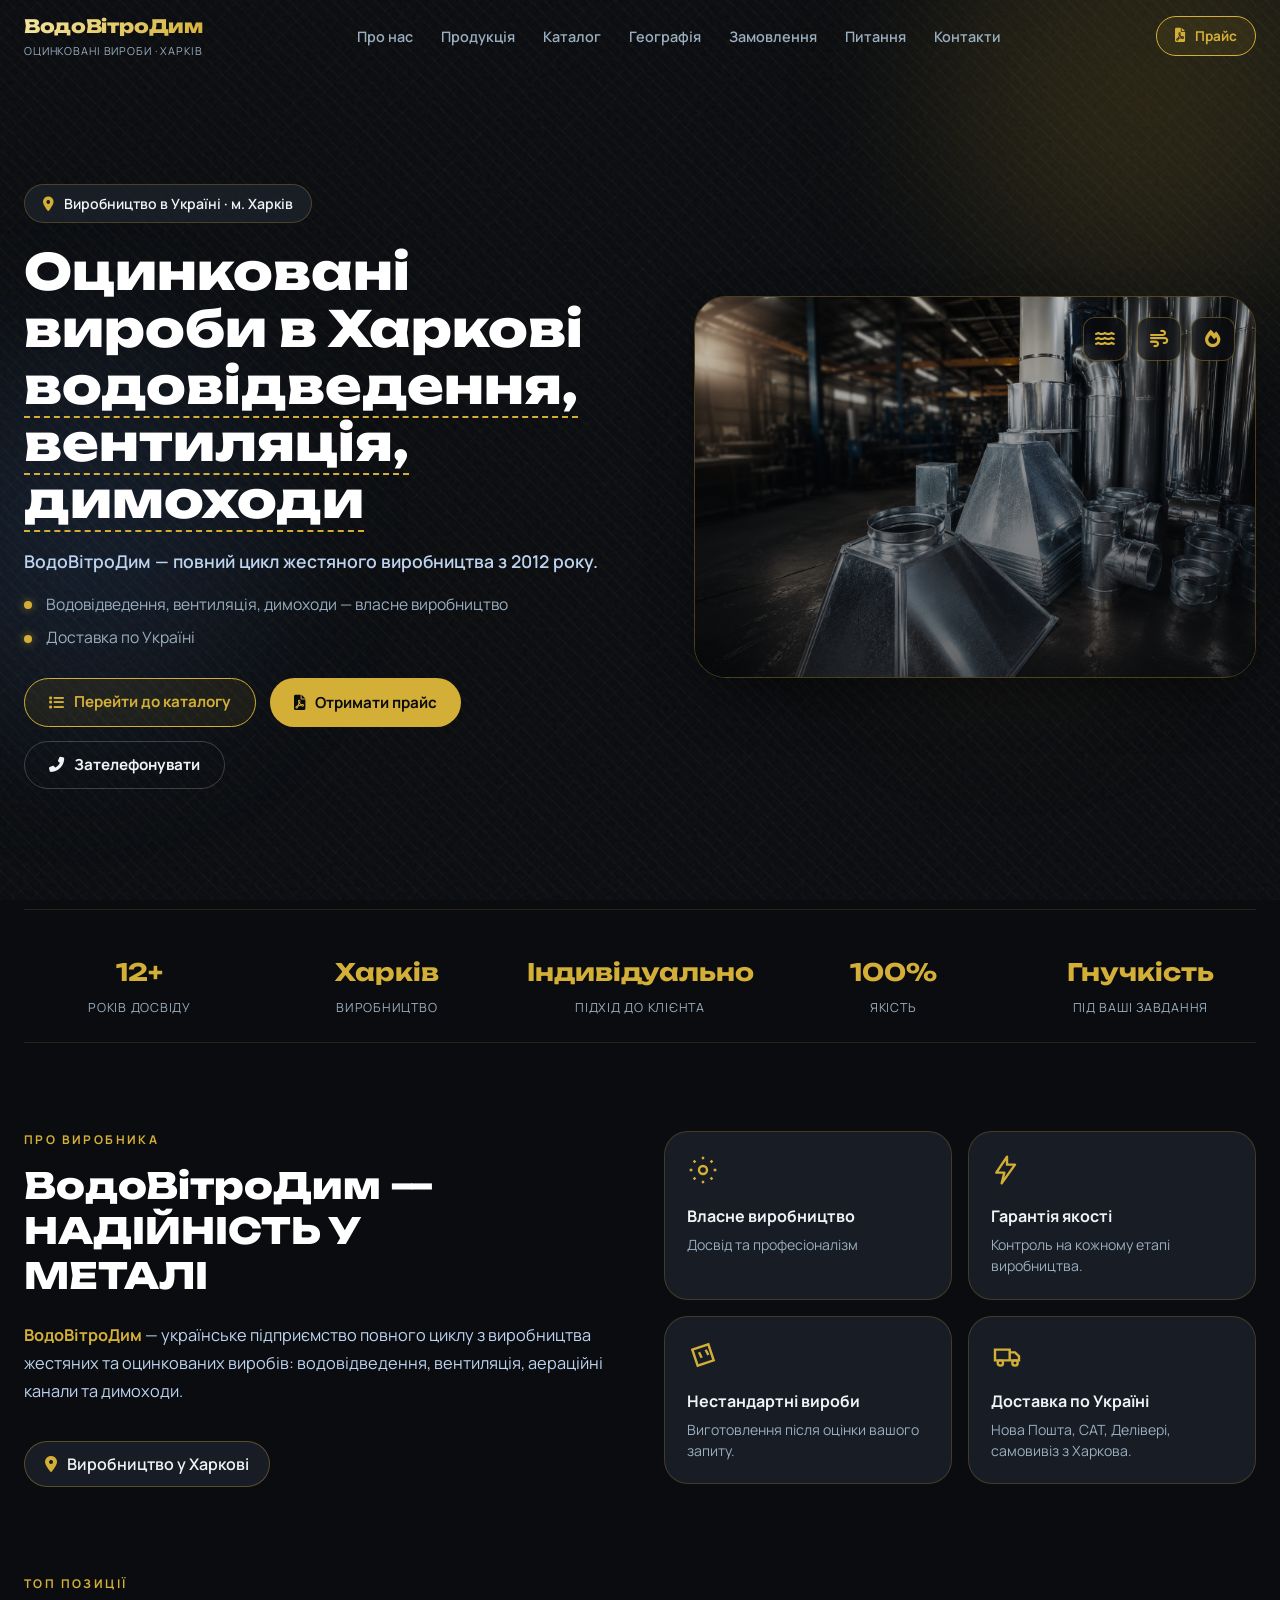
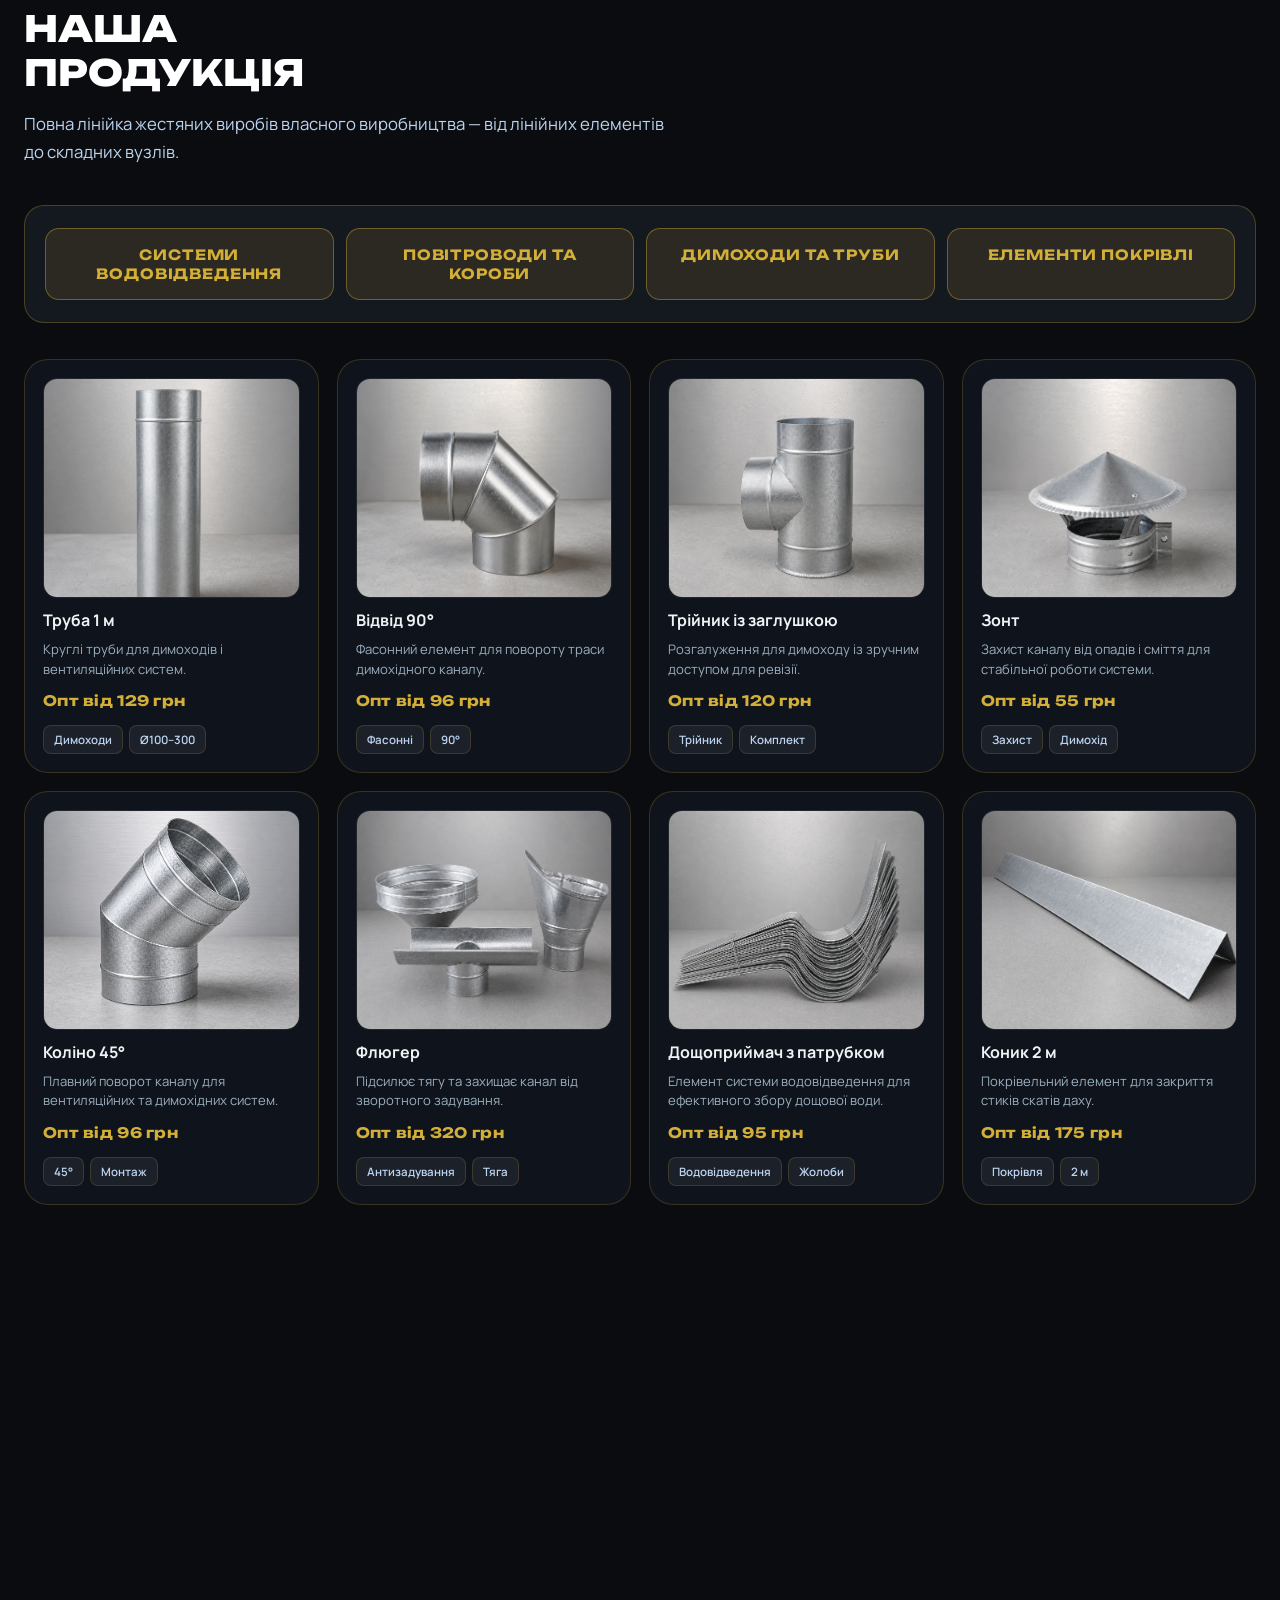
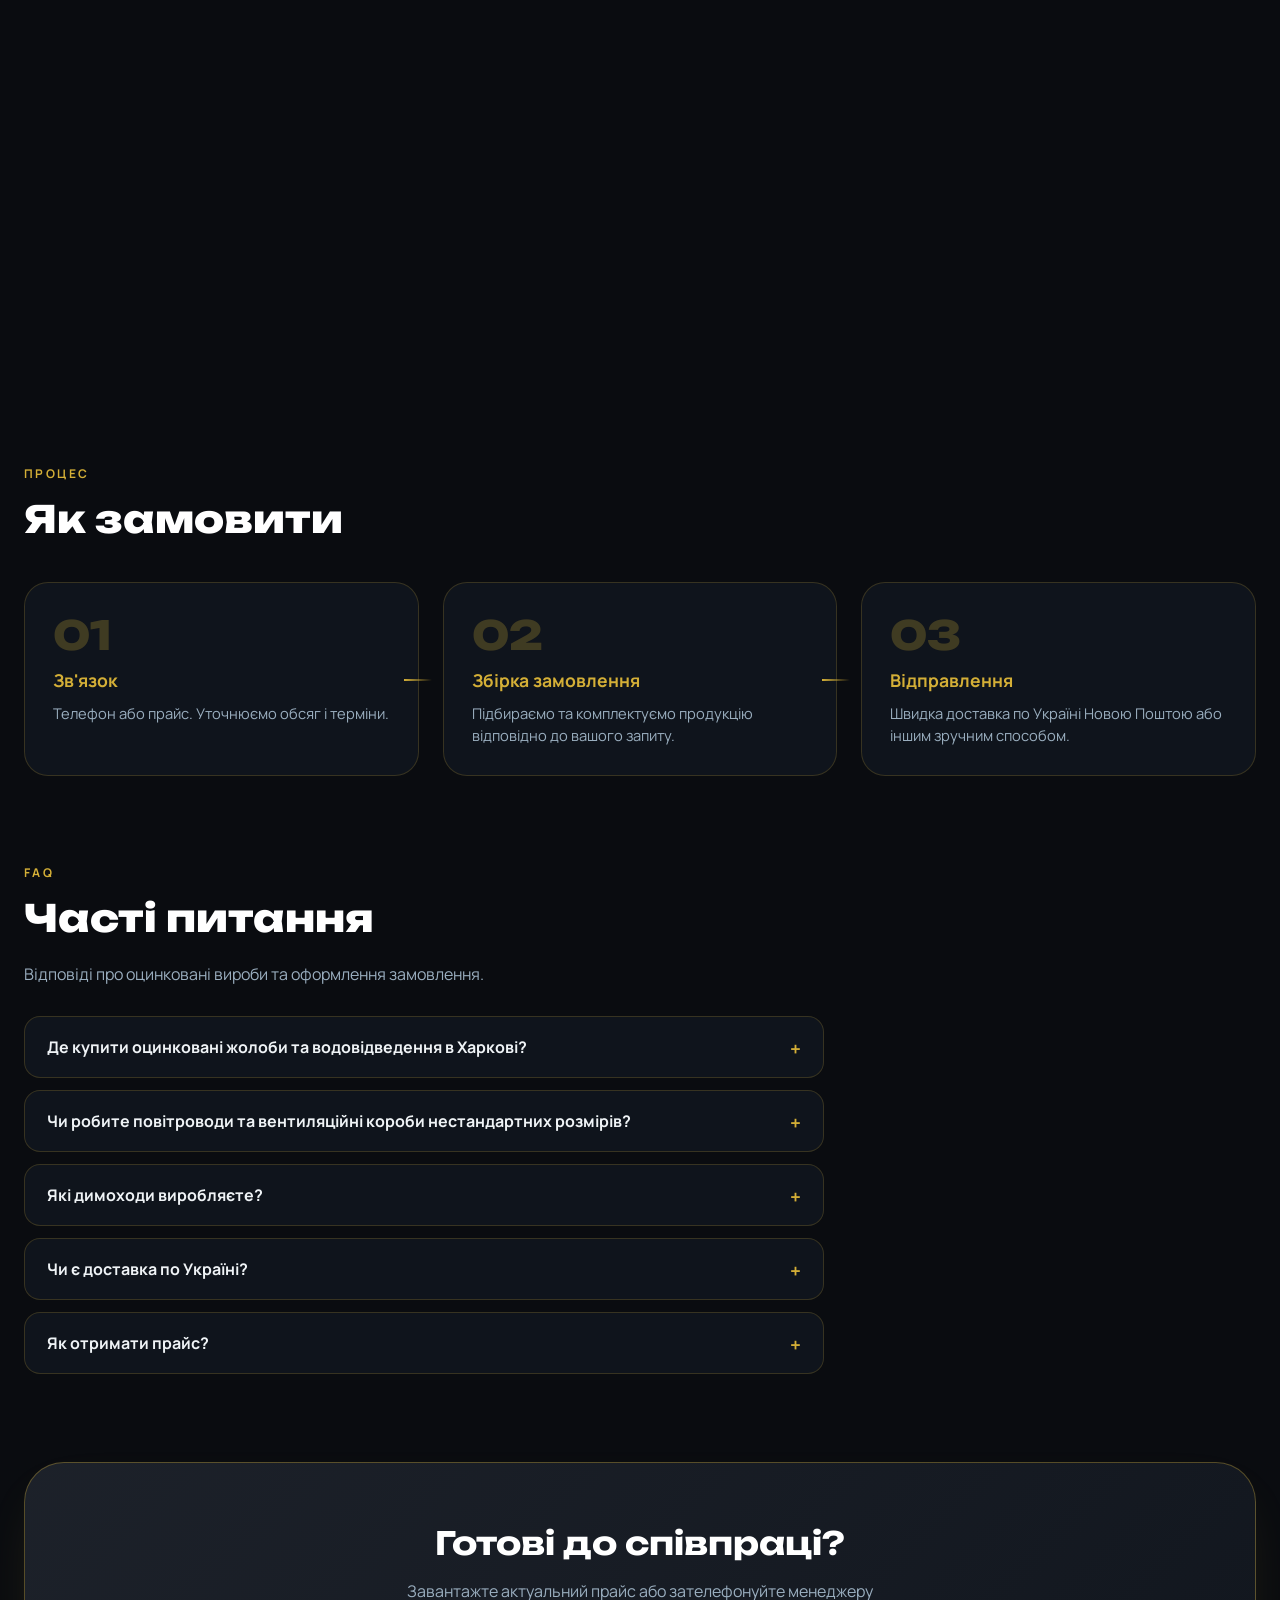
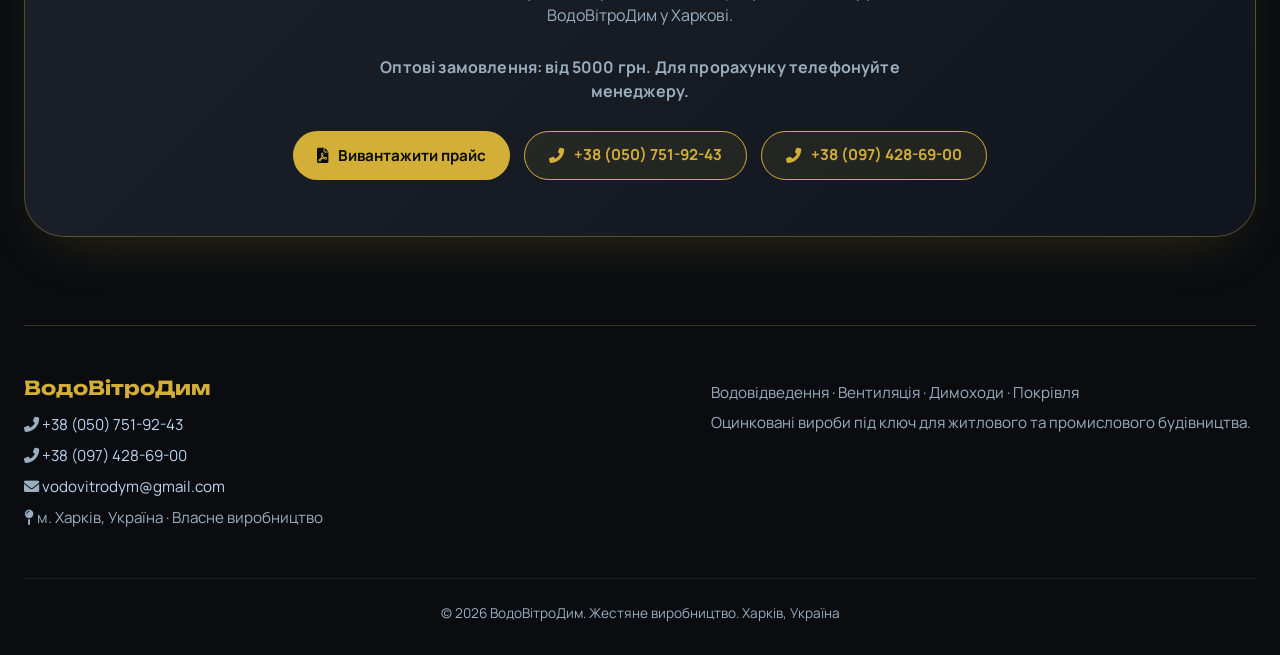
==== index.html @ 6b5e3a90 "add google tag" ====
<!DOCTYPE html>
<html lang="uk">

<head>
  <!-- Google tag (gtag.js) -->
  <script async src="https://www.googletagmanager.com/gtag/js?id=AW-18188431326"></script>
  <script>
    window.dataLayer = window.dataLayer || [];
    function gtag() { dataLayer.push(arguments); }
    gtag('js', new Date());

    gtag('config', 'AW-18188431326');
  </script>
  <meta charset="UTF-8">
  <meta name="viewport" content="width=device-width, initial-scale=1.0, viewport-fit=cover">
  <title>Оцинковані жолоби, вентиляція та димоходи Харків | ВодоВітроДим — виробник</title>
  <meta name="description"
    content="ВодоВітроДим — виробник оцинкованих систем водовідведення, повітроводів і димоходів у Харкові. Власний цех, З-275/350, монтаж, доставка по Україні. Завантажте прайс.">
  <meta name="keywords"
    content="оцинковані жолоби Харків, водовідведення, повітроводи, димоходи, жестяні вироби, водостік, вентиляція, покрівельна оцинковка, ВодоВітроДим">
  <meta name="robots" content="index, follow, max-image-preview:large, max-snippet:-1, max-video-preview:-1">
  <meta name="googlebot" content="index, follow">
  <meta name="author" content="ВодоВітроДим">
  <meta name="geo.region" content="UA-KH">
  <meta name="geo.placename" content="Харків">
  <meta name="theme-color" content="#0A0C10">
  <link rel="canonical" href="https://vodovitrodym.com.ua/" id="canonicalUrl">
  <meta property="og:type" content="website">
  <meta property="og:locale" content="uk_UA">
  <meta property="og:site_name" content="ВодоВітроДим">
  <meta property="og:url" content="https://vodovitrodym.com.ua/">
  <meta property="og:title" content="ВодоВітроДим — оцинковані вироби, водовідведення, вентиляція, димоходи">
  <meta property="og:description"
    content="Виробництво в Харкові: жолоби, повітроводи, димоходи, покрівельні елементи. Доставка по Україні, монтаж під ключ.">
  <meta property="og:image" content="https://images.unsplash.com/photo-1504917595217-d4dc5ebe6122?w=1200&q=80">
  <meta property="og:image:width" content="1200">
  <meta property="og:image:height" content="630">
  <meta property="og:image:alt" content="ВодоВітроДим — металеве виробництво оцинкованих виробів у Харкові">
  <meta name="twitter:card" content="summary_large_image">
  <meta name="twitter:title" content="ВодоВітроДим — оцинковані вироби Харків">
  <meta name="twitter:description"
    content="Жолоби, вентиляція, димоходи — власне виробництво. Прайс, доставка по Україні.">
  <meta name="twitter:image" content="https://images.unsplash.com/photo-1504917595217-d4dc5ebe6122?w=1200&q=80">
  <link rel="icon" href="/favicon.ico" sizes="any">
  <link rel="icon" href="/favicon.svg" type="image/svg+xml">
  <link rel="icon" href="/favicon-32.png" type="image/png" sizes="32x32">
  <link rel="icon" href="/favicon-16.png" type="image/png" sizes="16x16">
  <link rel="apple-touch-icon" href="/apple-touch-icon.png" sizes="180x180">
  <link rel="manifest" href="/site.webmanifest">
  <link rel="preconnect" href="https://fonts.googleapis.com">
  <link rel="preconnect" href="https://fonts.gstatic.com" crossorigin>
  <link
    href="https://fonts.googleapis.com/css2?family=Inter:wght@400;500;600&family=Manrope:wght@400;500;600;700;800&family=Unbounded:wght@600;700;800&display=swap"
    rel="stylesheet">
  <link rel="stylesheet" href="https://cdnjs.cloudflare.com/ajax/libs/font-awesome/6.0.0-beta3/css/all.min.css">
  <link rel="stylesheet" href="styles.css">
  <script type="application/ld+json" id="schemaOrg">
{
  "@context": "https://schema.org",
  "@graph": [
    {
      "@type": "WebSite",
      "@id": "https://vodovitrodym.com.ua/#website",
      "url": "https://vodovitrodym.com.ua/",
      "name": "ВодоВітроДим",
      "description": "Виробник оцинкованих систем водовідведення, вентиляції та димоходів у Харкові",
      "inLanguage": "uk-UA",
      "publisher": {
        "@id": "https://vodovitrodym.com.ua/#organization"
      }
    },
    {
      "@type": [
        "Organization",
        "LocalBusiness",
        "Manufacturer"
      ],
      "@id": "https://vodovitrodym.com.ua/#organization",
      "name": "ВодоВітроДим",
      "url": "https://vodovitrodym.com.ua/",
      "logo": "https://vodovitrodym.com.ua/favicon.svg",
      "image": "https://images.unsplash.com/photo-1504917595217-d4dc5ebe6122?w=1200&q=80",
      "description": "Український виробник жестяних та оцинкованих виробів: водовідведення, вентиляція, димоходи, покрівельні елементи.",
      "telephone": "+38-050-751-92-43",
      "contactPoint": [
        {
          "@type": "ContactPoint",
          "telephone": "+38-050-751-92-43",
          "contactType": "sales",
          "areaServed": "UA",
          "availableLanguage": "uk"
        },
        {
          "@type": "ContactPoint",
          "telephone": "+38-097-428-69-00",
          "contactType": "sales",
          "areaServed": "UA",
          "availableLanguage": "uk"
        }
      ],
      "email": "Vodovitrodym@ukr.net",
      "address": {
        "@type": "PostalAddress",
        "addressLocality": "Харків",
        "addressRegion": "Харківська область",
        "addressCountry": "UA"
      },
      "areaServed": {
        "@type": "Country",
        "name": "Україна"
      },
      "priceRange": "$$",
      "openingHoursSpecification": {
        "@type": "OpeningHoursSpecification",
        "dayOfWeek": [
          "Monday",
          "Tuesday",
          "Wednesday",
          "Thursday",
          "Friday"
        ],
        "opens": "08:00",
        "closes": "18:00"
      },
      "sameAs": []
    },
    {
      "@type": "FAQPage",
      "@id": "https://vodovitrodym.com.ua/#faq",
      "mainEntity": [
        {
          "@type": "Question",
          "name": "Де купити оцинковані жолоби та водовідведення в Харкові?",
          "acceptedAnswer": {
            "@type": "Answer",
            "text": "ВодоВітроДим виготовляє системи водовідведення на власному заводі в Харкові: жолоби, труби, лійки, монтаж під ключ. Доставка по Україні. Телефони: +38 (050) 751-92-43, +38 (097) 428-69-00."
          }
        },
        {
          "@type": "Question",
          "name": "Чи виготовляєте повітроводи та вентиляційні короби нестандартних розмірів?",
          "acceptedAnswer": {
            "@type": "Answer",
            "text": "Так. Прямокутні та круглі повітроводи, фасонні частини — по ГОСТ і за кресленнями замовника, сталь 0,5–1,2 мм."
          }
        },
        {
          "@type": "Question",
          "name": "Які димоходи виробляє ВодоВітроДим?",
          "acceptedAnswer": {
            "@type": "Answer",
            "text": "Одностінні та сендвіч-дімоходи Ø100–600 мм, іскрогасники, ковпаки, дефлектори — для котлів, камінів і пічей."
          }
        },
        {
          "@type": "Question",
          "name": "Чи є доставка оцинкованих виробів по Україні?",
          "acceptedAnswer": {
            "@type": "Answer",
            "text": "Так. Власний транспорт по Харкову та області, відправка Новою Поштою та іншими перевізниками в усі регіони."
          }
        },
        {
          "@type": "Question",
          "name": "Як отримати прайс на оцинковані вироби?",
          "acceptedAnswer": {
            "@type": "Answer",
            "text": "Натисніть «Вивантажити прайс» на сайті або зателефонуйте +38 (050) 751-92-43 або +38 (097) 428-69-00. Для нестандарту — надішліть креслення."
          }
        }
      ]
    }
  ]
}
  </script>
</head>

<body>
  <svg xmlns="http://www.w3.org/2000/svg" style="display:none" aria-hidden="true">
    <symbol id="icon-gear" viewBox="0 0 24 24" fill="none" stroke="currentColor" stroke-width="1.8">
      <circle cx="12" cy="12" r="3" />
      <path
        d="M12 2v2M12 20v2M4.93 4.93l1.41 1.41M17.66 17.66l1.41 1.41M2 12h2M20 12h2M4.93 19.07l1.41-1.41M17.66 6.34l1.41-1.41" />
    </symbol>
    <symbol id="icon-bolt" viewBox="0 0 24 24" fill="none" stroke="currentColor" stroke-width="1.8">
      <path d="M12 2L4 14h6l-2 8 10-14h-6l0-6z" stroke-linejoin="round" />
    </symbol>
    <symbol id="icon-ruler" viewBox="0 0 24 24" fill="none" stroke="currentColor" stroke-width="1.8">
      <path d="M4 8l12-4 4 12-12 4-4-12z" />
      <path d="M9 10l2 4M14 8l2 4" />
    </symbol>
    <symbol id="icon-truck" viewBox="0 0 24 24" fill="none" stroke="currentColor" stroke-width="1.8">
      <path d="M3 8h11v8H3zM14 10h4l3 3v3h-7V10z" />
      <circle cx="7" cy="18" r="2" />
      <circle cx="18" cy="18" r="2" />
    </symbol>
    <symbol id="icon-pin" viewBox="0 0 24 24" fill="none" stroke="currentColor" stroke-width="1.8">
      <path d="M12 21s6-5.4 6-10a6 6 0 10-12 0c0 4.6 6 10 6 10z" />
      <circle cx="12" cy="11" r="2" />
    </symbol>
    <symbol id="icon-box" viewBox="0 0 24 24" fill="none" stroke="currentColor" stroke-width="1.8">
      <path d="M12 3l8 4v10l-8 4-8-4V7l8-4z" />
      <path d="M12 7v14M4 7l8 4 8-4" />
    </symbol>
    <symbol id="icon-shield" viewBox="0 0 24 24" fill="none" stroke="currentColor" stroke-width="1.8">
      <path d="M12 3l8 3v6c0 5-3.5 8-8 9-4.5-1-8-4-8-9V6l8-3z" />
    </symbol>
    <symbol id="icon-draw" viewBox="0 0 24 24" fill="none" stroke="currentColor" stroke-width="1.8">
      <path d="M4 20h4l10-10-4-4L4 16v4zM14 6l4 4" />
    </symbol>
    <symbol id="icon-coins" viewBox="0 0 24 24" fill="none" stroke="currentColor" stroke-width="1.8">
      <ellipse cx="12" cy="8" rx="7" ry="3" />
      <path d="M5 8v4c0 1.7 3.1 3 7 3s7-1.3 7-3V8M5 12v4c0 1.7 3.1 3 7 3s7-1.3 7-3v-4" />
    </symbol>
    <symbol id="icon-zap" viewBox="0 0 24 24" fill="none" stroke="currentColor" stroke-width="1.8">
      <path d="M13 2L4 14h7l-1 8 10-14h-7l0-6z" />
    </symbol>
    <symbol id="icon-build" viewBox="0 0 24 24" fill="none" stroke="currentColor" stroke-width="1.8">
      <path d="M4 20V8l8-4 8 4v12M9 20v-6h6v6" />
    </symbol>
  </svg>

  <div class="orb orb-1" aria-hidden="true"></div>
  <div class="orb orb-2" aria-hidden="true"></div>
  <div class="orb orb-3" aria-hidden="true"></div>

  <header class="site-header" id="siteHeader">
    <div class="container header-inner">
      <a href="https://vodovitrodym.com.ua/" class="logo" aria-label="ВодоВітроДим — на головну">
        <span class="logo__name">ВодоВітроДим</span>
        <p>оцинковані вироби · Харків</p>
      </a>
      <nav aria-label="Головна навігація">
        <ul class="nav-desktop">
          <li><a href="#aboutSection">Про нас</a></li>
          <li><a href="#topSection">Продукція</a></li>
          <li><a href="catalog.html">Каталог</a></li>
          <li><a href="#geographySection">Географія</a></li>
          <li><a href="#orderSection">Замовлення</a></li>
          <li><a href="#faqSection">Питання</a></li>
          <li><a href="#contacts">Контакти</a></li>
        </ul>
      </nav>
      <div class="header-actions">
        <button type="button" class="btn btn-outline btn-sm header-price download-price" aria-label="Вивантажити прайс">
          <i class="fas fa-file-pdf"></i> Прайс
        </button>
        <button type="button" class="burger" id="burgerBtn" aria-label="Відкрити меню" aria-expanded="false"
          aria-controls="navMobile"><i class="fas fa-bars"></i></button>
      </div>
    </div>
  </header>

  <nav class="nav-mobile" id="navMobile" aria-hidden="true" aria-label="Мобільне меню">
    <button type="button" class="nav-mobile-close" id="navClose" aria-label="Закрити"><i
        class="fas fa-times"></i></button>
    <a href="#aboutSection" class="nav-mobile-link">Про нас</a>
    <a href="#topSection" class="nav-mobile-link">Продукція</a>
    <a href="catalog.html" class="nav-mobile-link">Каталог</a>
    <a href="#geographySection" class="nav-mobile-link">Географія</a>
    <a href="#orderSection" class="nav-mobile-link">Замовлення</a>
    <a href="#faqSection" class="nav-mobile-link">Питання</a>
    <a href="#contacts" class="nav-mobile-link">Контакти</a>
    <button type="button" class="btn btn-gold download-price"><i class="fas fa-file-pdf"></i> Вивантажити прайс</button>
  </nav>

  <main class="page-main">
    <div class="container">
      <section class="hero section section--from-left visible" id="heroSection" aria-labelledby="hero-heading">
        <div class="hero-content">
          <div class="badge-ukraine"><i class="fas fa-map-marker-alt"></i> Виробництво в Україні · м. Харків</div>
          <h1 class="hero-title" id="hero-heading">Оцинковані вироби в Харкові<br><span
              class="hero-accent">водовідведення, вентиляція, димоходи</span></h1>
          <p class="hero-lead">ВодоВітроДим — повний цикл жестяного виробництва з 2012 року.</p>
          <ul class="hero-bullets">
            <li>Водовідведення, вентиляція, димоходи — власне виробництво</li>
            <li>Доставка по Україні</li>
          </ul>
          <div class="hero-cta">
            <a href="catalog.html" class="btn btn-outline"><i class="fas fa-list"></i> Перейти до каталогу</a>
            <button type="button" class="btn btn-gold download-price"><i class="fas fa-file-pdf"></i> Отримати
              прайс</button>
            <a href="tel:+380507519243" class="btn btn-ghost"><i class="fas fa-phone-alt"></i> Зателефонувати</a>
          </div>
        </div>
        <div class="hero-visual">
          <img src="./hero_img.png"
            alt="Виробництво оцинкованих жолобів, повітроводів і димоходів — завод ВодоВітроДим, Харків" width="900"
            height="600" loading="eager" fetchpriority="high" decoding="async">
          <div class="hero-visual-overlay" aria-hidden="true"></div>
          <div class="hero-visual-icons" aria-hidden="true">
            <span><i class="fas fa-water"></i></span>
            <span><i class="fas fa-wind"></i></span>
            <span><i class="fas fa-fire"></i></span>
          </div>
        </div>
      </section>

      <section class="trust-strip section visible" id="trustSection" aria-label="Переваги">
        <div class="trust-item">
          <strong data-count="12" data-suffix="+">0</strong>
          <span>років досвіду</span>
        </div>
        <div class="trust-item">
          <strong>Харків</strong>
          <span>виробництво</span>
        </div>
        <div class="trust-item">
          <strong>Індивідуально</strong>
          <span>підхід до клієнта</span>
        </div>
        <div class="trust-item">
          <strong>100%</strong>
          <span>якість</span>
        </div>
        <div class="trust-item">
          <strong>Гнучкість</strong>
          <span>під ваші завдання</span>
        </div>
      </section>

      <section class="section" id="aboutSection" aria-labelledby="about-heading">
        <div class="manufacturer">
          <div class="manufacturer-text">
            <div class="section-label">Про виробника</div>
            <h2 class="manufacturer-title" id="about-heading">
              <span>ВодоВітроДим —</span>
              <span>НАДІЙНІСТЬ У</span>
              <span>МЕТАЛІ</span>
            </h2>
            <p><strong class="brand-highlight">ВодоВітроДим</strong> — українське підприємство повного циклу з
              виробництва
              жестяних та оцинкованих виробів: водовідведення, вентиляція, аераційні канали та димоходи.</p>
            <div class="manufacturer-location"><i class="fas fa-map-marker-alt"></i> Виробництво у Харкові</div>
          </div>
          <div class="manufacturer-features">
            <div class="manufacturer-feature">
              <svg class="icon-svg" aria-hidden="true">
                <use href="#icon-gear" />
              </svg>
              <h3>Власне виробництво</h3>
              <p>Досвід та професіоналізм</p>
            </div>
            <div class="manufacturer-feature">
              <svg class="icon-svg" aria-hidden="true">
                <use href="#icon-bolt" />
              </svg>
              <h3>Гарантія якості</h3>
              <p>Контроль на кожному етапі виробництва.</p>
            </div>
            <div class="manufacturer-feature">
              <svg class="icon-svg" aria-hidden="true">
                <use href="#icon-ruler" />
              </svg>
              <h3>Нестандартні вироби</h3>
              <p>Виготовлення після оцінки вашого запиту.</p>
            </div>
            <div class="manufacturer-feature">
              <svg class="icon-svg" aria-hidden="true">
                <use href="#icon-truck" />
              </svg>
              <h3>Доставка по Україні</h3>
              <p>Нова Пошта, САТ, Делівері, самовивіз з Харкова.</p>
            </div>
          </div>
        </div>
      </section>

      <section class="section" id="topSection" aria-labelledby="products-heading">
        <div class="products-header">
          <div class="section-label">ТОП ПОЗИЦІЇ</div>
          <h2 class="products-title" id="products-heading">НАША<br>ПРОДУКЦІЯ</h2>
          <p class="products-intro">Повна лінійка жестяних виробів власного виробництва — від лінійних елементів до
            складних вузлів.</p>
        </div>
        <div class="production-directions" aria-label="Напрями виробництва">
          <a href="catalog.html#vodovidvedennya" class="direction-label direction-label--link">Системи
            водовідведення</a>
          <a href="catalog.html#povitrovody" class="direction-label direction-label--link">Повітроводи та
            короби</a>
          <a href="catalog.html#dimokhody" class="direction-label direction-label--link">Димоходи та труби</a>
          <a href="catalog.html#pokrivlya" class="direction-label direction-label--link">Елементи покрівлі</a>
        </div>
        <div class="products-catalog">
          <div class="products-grid">
            <a href="catalog.html#pipe-table-heading" class="product-card">
              <img class="product-card-thumb" src="00.png" alt="Труба 1 метр" loading="lazy" width="400" height="240">
              <h3>Труба 1 м</h3>
              <p class="product-card-desc">Круглі труби для димоходів і вентиляційних систем.</p>
              <p class="product-card-price">Опт від 129 грн</p>
              <div class="product-tags">
                <span class="product-tag">Димоходи</span>
                <span class="product-tag">Ø100–300</span>
              </div>
            </a>
            <a href="catalog.html#otvod-heading" class="product-card">
              <img class="product-card-thumb" src="11.png" alt="Відвід 90°" loading="lazy" width="400" height="240">
              <h3>Відвід 90°</h3>
              <p class="product-card-desc">Фасонний елемент для повороту траси димохідного каналу.</p>
              <p class="product-card-price">Опт від 96 грн</p>
              <div class="product-tags">
                <span class="product-tag">Фасонні</span>
                <span class="product-tag">90°</span>
              </div>
            </a>
            <a href="catalog.html#troynyk-heading" class="product-card">
              <img class="product-card-thumb" src="22.png" alt="Трійник із заглушкою" loading="lazy" width="400"
                height="240">
              <h3>Трійник із заглушкою</h3>
              <p class="product-card-desc">Розгалуження для димоходу із зручним доступом для ревізії.</p>
              <p class="product-card-price">Опт від 120 грн</p>
              <div class="product-tags">
                <span class="product-tag">Трійник</span>
                <span class="product-tag">Комплект</span>
              </div>
            </a>
            <a href="catalog.html#zont-heading" class="product-card">
              <img class="product-card-thumb" src="33.png" alt="Зонт на трубу" loading="lazy" width="400" height="240">
              <h3>Зонт</h3>
              <p class="product-card-desc">Захист каналу від опадів і сміття для стабільної роботи системи.</p>
              <p class="product-card-price">Опт від 55 грн</p>
              <div class="product-tags">
                <span class="product-tag">Захист</span>
                <span class="product-tag">Димохід</span>
              </div>
            </a>
            <a href="catalog.html#kolino-heading" class="product-card">
              <img class="product-card-thumb" src="44.png" alt="Коліно 45°" loading="lazy" width="400" height="240">
              <h3>Коліно 45°</h3>
              <p class="product-card-desc">Плавний поворот каналу для вентиляційних та димохідних систем.</p>
              <p class="product-card-price">Опт від 96 грн</p>
              <div class="product-tags">
                <span class="product-tag">45°</span>
                <span class="product-tag">Монтаж</span>
              </div>
            </a>
            <a href="catalog.html#flyuger-heading" class="product-card">
              <img class="product-card-thumb" src="55.png" alt="Флюгер на димохід" loading="lazy" width="400"
                height="240">
              <h3>Флюгер</h3>
              <p class="product-card-desc">Підсилює тягу та захищає канал від зворотного задування.</p>
              <p class="product-card-price">Опт від 320 грн</p>
              <div class="product-tags">
                <span class="product-tag">Антизадування</span>
                <span class="product-tag">Тяга</span>
              </div>
            </a>
            <a href="catalog.html#vodovidvedennya" class="product-card">
              <img class="product-card-thumb" src="66.png" alt="Дощоприймач з патрубком" loading="lazy" width="400"
                height="240">
              <h3>Дощоприймач з патрубком</h3>
              <p class="product-card-desc">Елемент системи водовідведення для ефективного збору дощової води.</p>
              <p class="product-card-price">Опт від 95 грн</p>
              <div class="product-tags">
                <span class="product-tag">Водовідведення</span>
                <span class="product-tag">Жолоби</span>
              </div>
            </a>
            <a href="catalog.html#pokrivlya" class="product-card">
              <img class="product-card-thumb" src="77.png" alt="Коник 2 метри" loading="lazy" width="400" height="240">
              <h3>Коник 2 м</h3>
              <p class="product-card-desc">Покрівельний елемент для закриття стиків скатів даху.</p>
              <p class="product-card-price">Опт від 175 грн</p>
              <div class="product-tags">
                <span class="product-tag">Покрівля</span>
                <span class="product-tag">2 м</span>
              </div>
            </a>
          </div>
        </div>
      </section>

      <section class="section" id="geographySection">
        <div class="manufacturer">
          <div class="manufacturer-text">
            <div class="section-label">ГЕОГРАФІЯ РОБОТИ</div>
            <h2 class="manufacturer-title">
              <span>ХАРКІВ ТА</span>
              <span>ВСЯ УКРАЇНА</span>
            </h2>
            <p>Поставки у всі регіони. Власна доставка по Харкову. Самовивіз. Нова Пошта та інші перевізники.</p>
          </div>
          <div class="manufacturer-features">
            <div class="manufacturer-feature geography-tile">
              <svg class="icon-svg">
                <use href="#icon-pin" />
              </svg>
              <h3>ХАРКІВ</h3>
            </div>
            <div class="manufacturer-feature geography-tile">
              <svg class="icon-svg">
                <use href="#icon-truck" />
              </svg>
              <h3>НОВА ПОШТА, САТ, ДЕЛІВЕРІ</h3>
            </div>
            <div class="manufacturer-feature geography-tile">
              <svg class="icon-svg">
                <use href="#icon-build" />
              </svg>
              <h3>ВСЯ УКРАЇНА</h3>
            </div>
            <div class="manufacturer-feature geography-tile">
              <svg class="icon-svg">
                <use href="#icon-zap" />
              </svg>
              <h3>ШВИДКА ВІДПРАВКА</h3>
            </div>
          </div>
        </div>
      </section>

      <section class="section" id="featuresSection">
        <div class="section-label">Чому ми</div>
        <h2 class="section-heading">ВодоВітроДим — рівень<br>преміум-виробника</h2>
        <div class="why-grid">
          <div class="why-card">
            <svg class="icon-svg">
              <use href="#icon-coins" />
            </svg>
            <h3>Прямі ціни</h3>
            <p>Без посередників. За ціною виробника.</p>
          </div>
          <div class="why-card">
            <svg class="icon-svg">
              <use href="#icon-draw" />
            </svg>
            <h3>Гарантована якість</h3>
            <p>Контроль виробництва на кожному етапі. Надійні матеріали та точність виконання.</p>
          </div>
          <div class="why-card">
            <svg class="icon-svg">
              <use href="#icon-shield" />
            </svg>
            <h3>Оперативна доставка</h3>
            <p>Швидка відправка по Україні. Працюємо без затримок.</p>
          </div>
        </div>
      </section>

      <section class="section" id="orderSection">
        <div class="section-label">Процес</div>
        <h2 class="section-heading">Як замовити</h2>
        <div class="steps-grid">
          <div class="step-card">
            <div class="step-num">01</div>
            <h3>Зв'язок</h3>
            <p>Телефон або прайс. Уточнюємо обсяг і терміни.</p>
          </div>
          <div class="step-card">
            <div class="step-num">02</div>
            <h3>Збірка замовлення</h3>
            <p>Підбираємо та комплектуємо продукцію відповідно до вашого запиту.</p>
          </div>

          <div class="step-card">
            <div class="step-num">03</div>
            <h3>Відправлення</h3>
            <p>Швидка доставка по Україні Новою Поштою або іншим зручним способом.</p>
          </div>
        </div>
      </section>

      <section class="section" id="faqSection" aria-labelledby="faq-heading">
        <div class="section-label">FAQ</div>
        <h2 class="section-heading" id="faq-heading">Часті питання</h2>
        <p class="faq-intro">Відповіді про оцинковані вироби та оформлення замовлення.</p>
        <div class="faq-list">
          <details class="faq-item">
            <summary>Де купити оцинковані жолоби та водовідведення в Харкові?</summary>
            <div class="faq-answer">
              <p>ВодоВітроДим виготовляє системи водовідведення на виробництві в Харкові. Зв’яжіться з нашими
                менеджерами: <a href="tel:+380507519243">+38 (050) 751-92-43</a>,
                <a href="tel:+380974286900">+38 (097) 428-69-00</a>.
              </p>
            </div>
          </details>
          <details class="faq-item">
            <summary>Чи робите повітроводи та вентиляційні короби нестандартних розмірів?</summary>
            <div class="faq-answer">
              <p>Так, виготовляємо нестандартні повітроводи та вентиляційні короби після оцінки вашого запиту.</p>
            </div>
          </details>
          <details class="faq-item">
            <summary>Які димоходи виробляєте?</summary>
            <div class="faq-answer">
              <p>Одностінні та сендвіч-дімоходи, іскрогасники, ковпаки — для твердопаливних котлів, камінів і пічей.</p>
            </div>
          </details>
          <details class="faq-item">
            <summary>Чи є доставка по Україні?</summary>
            <div class="faq-answer">
              <p>Так: власний транспорт по Харкову, Нова Пошта, САТ, Делівері та інші перевізники — у всі регіони
                України.</p>
            </div>
          </details>
          <details class="faq-item">
            <summary>Як отримати прайс?</summary>
            <div class="faq-answer">
              <p>Натисніть «Вивантажити прайс» на сайті або телефонуйте:
                <a href="tel:+380507519243">+38 (050) 751-92-43</a>,
                <a href="tel:+380974286900">+38 (097) 428-69-00</a>.
              </p>
            </div>
          </details>
        </div>
      </section>

      <section class="section cta-section" id="ctaSection" aria-labelledby="cta-heading">
        <h2 id="cta-heading">Готові до співпраці?</h2>
        <p>Завантажте актуальний прайс або зателефонуйте менеджеру ВодоВітроДим у Харкові.</p>
        <p class="cta-note">Оптові замовлення: від 5000 грн. Для прорахунку телефонуйте менеджеру.</p>
        <div class="cta-buttons">
          <button type="button" class="btn btn-gold download-price"><i class="fas fa-file-pdf"></i> Вивантажити
            прайс</button>

          <a href="tel:+380507519243" class="btn btn-outline"><i class="fas fa-phone-alt"></i> +38 (050) 751-92-43</a>
          <a href="tel:+380974286900" class="btn btn-outline"><i class="fas fa-phone-alt"></i> +38 (097) 428-69-00</a>
        </div>
      </section>

      <footer class="footer" id="contacts" role="contentinfo" aria-label="Контакти ВодоВітроДим">
        <div class="footer-brand">
          <h3>ВодоВітроДим</h3>
          <p><i class="fas fa-phone-alt"></i> <a href="tel:+380507519243">+38 (050) 751-92-43</a></p>
          <p><i class="fas fa-phone-alt"></i> <a href="tel:+380974286900">+38 (097) 428-69-00</a></p>
          <p><i class="fas fa-envelope"></i> <a href="mailto:Vodovitrodym@ukr.net">vodovitrodym@gmail.com</a></p>
          <p><i class="fas fa-map-pin"></i> м. Харків, Україна · Власне виробництво</p>
        </div>
        <div class="footer-col">
          <p>Водовідведення · Вентиляція · Димоходи · Покрівля</p>
          <p>Оцинковані вироби під ключ для житлового та промислового будівництва.</p>
        </div>
        <p class="footer-copy">© 2026 ВодоВітроДим. Жестяне виробництво. Харків, Україна</p>
      </footer>
    </div>
  </main>

  <script src="main.js" defer></script>
</body>

</html>
---- styles.css ----
::selection {
  background: #D4AF37;
  color: #0A0C10;
}

:root {
  --bg: #0A0C10;
      --surface: rgba(17, 22, 30, 0.88);
      --surface-2: rgba(30, 35, 44, 0.75);
      --gold: #D4AF37;
      --gold-light: #EBCB5E;
      --text: #EFF3F6;
      --muted: #9aaebf;
      --accent-blue: rgba(80, 140, 220, 0.12);
      --header-h: 72px;
      --radius: 24px;
      --font-display: 'Unbounded', 'Manrope', sans-serif;
      --font-body: 'Manrope', 'Inter', sans-serif;
    }

* {
  margin: 0;
  padding: 0;
  box-sizing: border-box;
}

    html {
      scroll-behavior: smooth;
      scroll-padding-top: calc(var(--header-h) + 16px);
      overflow-x: hidden;
      overflow-x: clip;
    }

    body {
      background-color: var(--bg);
      font-family: var(--font-body);
      color: var(--text);
      overflow-x: hidden;
      overflow-x: clip;
      line-height: 1.5;
      -webkit-text-size-adjust: 100%;
    }

    img,
    video,
    svg:not(.icon-svg) {
      max-width: 100%;
    }

    body::before {
      content: "";
      position: fixed;
      inset: 0;
      background-image:
        repeating-linear-gradient(45deg, rgba(255, 215, 0, 0.025) 0 2px, transparent 2px 10px),
        repeating-linear-gradient(135deg, rgba(200, 180, 100, 0.02) 0 1px, transparent 1px 14px);
      pointer-events: none;
      z-index: 0;
    }

    body::after {
      content: "";
      position: fixed;
      inset: 0;
      opacity: 0.04;
      pointer-events: none;
      z-index: 1;
      background-image: url("data:image/svg+xml,%3Csvg viewBox='0 0 256 256' xmlns='http://www.w3.org/2000/svg'%3E%3Cfilter id='n'%3E%3CfeTurbulence type='fractalNoise' baseFrequency='0.85' numOctaves='4' stitchTiles='stitch'/%3E%3C/filter%3E%3Crect width='100%25' height='100%25' filter='url(%23n)'/%3E%3C/svg%3E");
    }

    .orb {
      position: fixed;
      border-radius: 50%;
      filter: blur(80px);
      pointer-events: none;
      z-index: 0;
    }

    .orb-1 {
      width: 420px;
      height: 420px;
      top: -120px;
      right: -80px;
      background: rgba(212, 175, 55, 0.14);
    }

    .orb-2 {
      width: 360px;
      height: 360px;
      bottom: 20%;
      left: -100px;
      background: var(--accent-blue);
    }

    .orb-3 {
      width: 280px;
      height: 280px;
      top: 45%;
      right: 10%;
      background: rgba(212, 175, 55, 0.08);
    }

    .container {
      width: 100%;
      max-width: 1280px;
      margin: 0 auto;
      padding: 0 24px;
      position: relative;
      z-index: 2;
    }

    .display-title,
    .hero-title,
    .manufacturer-title,
    .products-title,
    .section-heading {
      font-family: var(--font-display);
    }

    /* ——— Header ——— */
    .site-header {
      position: fixed;
      top: 0;
      left: 0;
      right: 0;
      z-index: 100;
      height: var(--header-h);
      transition: background 0.35s, border-color 0.35s, box-shadow 0.35s;
    }

    .site-header.is-scrolled {
      background: rgba(10, 12, 16, 0.82);
      backdrop-filter: blur(14px);
      -webkit-backdrop-filter: blur(14px);
      border-bottom: 1px solid rgba(212, 175, 55, 0.25);
      box-shadow: 0 8px 32px rgba(0, 0, 0, 0.35);
    }

    .header-inner {
      height: var(--header-h);
      display: flex;
      align-items: center;
      justify-content: space-between;
      gap: 20px;
    }

    .logo {
      text-decoration: none;
      color: inherit;
      flex-shrink: 0;
    }

    .logo__name {
      display: block;
      font-family: var(--font-display);
      font-size: 1.15rem;
      font-weight: 800;
      letter-spacing: -0.02em;
      background: linear-gradient(135deg, #F5E7A3, var(--gold));
      -webkit-background-clip: text;
      background-clip: text;
      color: transparent;
    }

    .logo p {
      font-size: 0.68rem;
      letter-spacing: 0.08em;
      text-transform: uppercase;
      color: var(--muted);
      margin-top: 2px;
    }

    .nav-desktop {
      display: flex;
      align-items: center;
      gap: 28px;
      list-style: none;
    }

    .nav-desktop a {
      color: var(--muted);
      text-decoration: none;
      font-size: 0.9rem;
      font-weight: 600;
      transition: color 0.2s;
    }

    .nav-desktop a:hover {
      color: var(--gold);
    }

    .header-actions {
      display: flex;
      align-items: center;
      gap: 12px;
    }

    .burger {
      display: none;
      width: 44px;
      height: 44px;
      border: 1px solid rgba(212, 175, 55, 0.35);
      border-radius: 12px;
      background: rgba(30, 35, 44, 0.6);
      color: var(--gold);
      font-size: 1.2rem;
      cursor: pointer;
    }

    .nav-mobile {
      display: none;
      position: fixed;
      inset: 0;
      z-index: 110;
      background: rgba(10, 12, 16, 0.96);
      backdrop-filter: blur(12px);
      flex-direction: column;
      align-items: center;
      justify-content: center;
      gap: 28px;
      padding: 80px 24px;
      opacity: 0;
      pointer-events: none;
      transition: opacity 0.3s;
    }

    .nav-mobile.is-open {
      opacity: 1;
      pointer-events: auto;
    }

    .nav-mobile a {
      font-family: var(--font-display);
      font-size: 1.25rem;
      color: var(--text);
      text-decoration: none;
      font-weight: 600;
    }

    .nav-mobile-close {
      position: absolute;
      top: 14px;
      right: 24px;
      width: 44px;
      height: 44px;
      border: 1px solid rgba(212, 175, 55, 0.35);
      border-radius: 12px;
      background: rgba(30, 35, 44, 0.85);
      color: var(--gold);
      font-size: 1.35rem;
      cursor: pointer;
      z-index: 111;
      display: flex;
      align-items: center;
      justify-content: center;
    }

    .burger.is-open {
      visibility: hidden;
      opacity: 0;
      pointer-events: none;
    }

    .btn {
      display: inline-flex;
      align-items: center;
      justify-content: center;
      gap: 10px;
      padding: 12px 24px;
      border-radius: 60px;
      font-weight: 700;
      font-size: 0.95rem;
      cursor: pointer;
      transition: transform 0.2s, box-shadow 0.2s, background 0.2s, color 0.2s;
      text-decoration: none;
      border: none;
      font-family: inherit;
    }

    .btn-gold {
      background: var(--gold);
      color: var(--bg);
    }

    .btn-gold:hover {
      background: var(--gold-light);
      transform: translateY(-2px);
      box-shadow: 0 10px 28px rgba(212, 175, 55, 0.35);
    }

    .btn-outline {
      background: rgba(212, 175, 55, 0.08);
      border: 1.5px solid var(--gold);
      color: var(--gold);
    }

    .btn-outline:hover {
      background: var(--gold);
      color: var(--bg);
    }

    .btn-ghost {
      background: transparent;
      border: 1px solid rgba(255, 255, 255, 0.2);
      color: var(--text);
    }

    .btn-ghost:hover {
      border-color: var(--gold);
      color: var(--gold);
    }

    .btn-sm {
      padding: 10px 18px;
      font-size: 0.85rem;
    }

    /* ——— Sections animation ——— */
    .section {
      margin: 88px 0;
      opacity: 0;
      transition: opacity 0.8s cubic-bezier(0.22, 1, 0.36, 1), transform 0.8s cubic-bezier(0.22, 1, 0.36, 1);
    }

    .section--from-left {
      transform: translateX(-72px);
    }

    .section--from-right {
      transform: translateX(72px);
    }

    .section.visible {
      opacity: 1;
      transform: translateX(0);
    }

    .reveal-from-left,
    .reveal-from-right {
      opacity: 0;
      transition: opacity 0.6s ease, transform 0.6s ease;
    }

    .reveal-from-left {
      transform: translateX(-40px);
    }

    .reveal-from-right {
      transform: translateX(40px);
    }

    .section.visible .reveal-from-left,
    .section.visible .reveal-from-right {
      opacity: 1;
      transform: translateX(0);
    }

    @media (prefers-reduced-motion: reduce) {

      .section,
      .reveal-from-left,
      .reveal-from-right {
        transition: none;
        opacity: 1;
        transform: none;
      }
    }

    .section-label {
      font-size: 0.75rem;
      font-weight: 700;
      letter-spacing: 0.2em;
      text-transform: uppercase;
      color: var(--gold);
      margin-bottom: 14px;
    }

    .section-heading {
      font-size: clamp(1.75rem, 4vw, 2.35rem);
      font-weight: 800;
      line-height: 1.2;
      color: #fff;
      margin-bottom: 20px;
    }

    .section-heading span {
      display: block;
    }

    /* ——— Hero ——— */
    .page-main {
      padding-top: calc(var(--header-h) + 24px);
      overflow-x: clip;
    }

    .hero {
      display: grid;
      grid-template-columns: 1.05fr 0.95fr;
      gap: 48px;
      align-items: center;
      padding-bottom: 32px;
      width: 100%;
      min-width: 0;
    }

    .hero-content,
    .hero-visual {
      min-width: 0;
      max-width: 100%;
    }

    /* Hero завжди видимий — без зсуву анімації */
    .hero.section.section--from-left,
    .hero.section.section--from-right {
      transform: none;
      opacity: 1;
    }

    .badge-ukraine {
      display: inline-flex;
      align-items: center;
      gap: 10px;
      background: var(--surface-2);
      padding: 8px 18px;
      border-radius: 40px;
      font-weight: 600;
      font-size: 0.88rem;
      border: 1px solid rgba(212, 175, 55, 0.25);
      margin-bottom: 20px;
    }

    .badge-ukraine i {
      color: var(--gold);
    }

    .hero-title {
      font-size: clamp(2rem, 5vw, 3.1rem);
      font-weight: 800;
      line-height: 1.15;
      color: #fff;
      overflow-wrap: break-word;
    }

    .hero-accent {
      color: #fff;
      border-bottom: 2px dashed var(--gold);
    }

    .hero-lead {
      margin-top: 20px;
      font-size: 1.1rem;
      color: #BDD4F0;
      font-weight: 600;
    }

    .hero-bullets {
      list-style: none;
      margin-top: 18px;
    }

    .hero-bullets li {
      position: relative;
      padding-left: 22px;
      margin-bottom: 10px;
      color: var(--muted);
      font-size: 0.98rem;
    }

    .hero-bullets li::before {
      content: "";
      position: absolute;
      left: 0;
      top: 0.55em;
      width: 8px;
      height: 8px;
      border-radius: 50%;
      background: var(--gold);
      box-shadow: 0 0 8px rgba(212, 175, 55, 0.6);
    }

    .hero-cta {
      display: flex;
      flex-wrap: wrap;
      gap: 14px;
      margin-top: 28px;
    }

    .hero-visual {
      position: relative;
      border-radius: 32px;
      overflow: hidden;
      min-height: 380px;
      border: 1px solid rgba(212, 175, 55, 0.3);
      box-shadow: 0 24px 60px -20px rgba(0, 0, 0, 0.6);
    }

    .hero-visual img {
      width: 100%;
      max-width: 100%;
      height: 100%;
      object-fit: cover;
      display: block;
      min-height: 380px;
    }

    .hero-visual-overlay {
      position: absolute;
      inset: 0;
      background: linear-gradient(160deg, rgba(10, 12, 16, 0.15) 0%, rgba(10, 12, 16, 0.75) 100%);
    }

    .hero-visual-caption {
      position: absolute;
      bottom: 0;
      left: 0;
      right: 0;
      padding: 24px;
      font-weight: 600;
      font-size: 0.95rem;
      background: linear-gradient(transparent, rgba(10, 12, 16, 0.9));
    }

    .hero-visual-icons {
      position: absolute;
      top: 20px;
      right: 20px;
      display: flex;
      gap: 10px;
    }

    .hero-visual-icons span {
      width: 44px;
      height: 44px;
      border-radius: 12px;
      background: rgba(10, 12, 16, 0.65);
      backdrop-filter: blur(8px);
      border: 1px solid rgba(212, 175, 55, 0.35);
      display: flex;
      align-items: center;
      justify-content: center;
      color: var(--gold);
      font-size: 1.1rem;
    }

    /* ——— Trust strip ——— */
    .trust-strip {
      display: grid;
      grid-template-columns: repeat(5, 1fr);
      gap: 16px;
      padding: 28px 0 8px;
      border-top: 1px solid rgba(212, 175, 55, 0.15);
      border-bottom: 1px solid rgba(212, 175, 55, 0.15);
      margin-bottom: 24px;
    }

    .trust-item {
      text-align: center;
      padding: 16px 8px;
    }

    .trust-item strong {
      display: block;
      font-family: var(--font-display);
      font-size: 1.5rem;
      color: var(--gold);
      margin-bottom: 4px;
    }

    .trust-item span {
      font-size: 0.78rem;
      color: var(--muted);
      text-transform: uppercase;
      letter-spacing: 0.06em;
    }

    /* ——— Manufacturer ——— */
    .manufacturer {
      display: grid;
      grid-template-columns: 1fr 1fr;
      gap: 48px;
      align-items: start;
    }

    .manufacturer-title {
      font-size: clamp(1.6rem, 3.5vw, 2.25rem);
      font-weight: 800;
      line-height: 1.25;
      margin-bottom: 24px;
      color: #fff;
    }

    .manufacturer-title span {
      display: block;
    }

    .manufacturer-text p {
      color: #BDD4F0;
      font-size: 1.02rem;
      line-height: 1.7;
      margin-bottom: 16px;
    }

    .brand-highlight {
      color: var(--gold);
    }

    .manufacturer-location {
      display: inline-flex;
      align-items: center;
      gap: 10px;
      margin-top: 20px;
      padding: 10px 20px;
      background: var(--surface-2);
      border-radius: 40px;
      border: 1px solid rgba(212, 175, 55, 0.35);
      font-weight: 600;
    }

    .manufacturer-location i {
      color: var(--gold);
    }

    .manufacturer-features {
      display: grid;
      grid-template-columns: 1fr 1fr;
      gap: 16px;
    }

    .manufacturer-feature {
      background: var(--surface-2);
      border-radius: var(--radius);
      padding: 22px;
      border: 1px solid rgba(212, 175, 55, 0.22);
      transition: transform 0.25s, border-color 0.25s, box-shadow 0.25s;
    }

    .manufacturer-feature:hover {
      transform: translateY(-4px);
      border-color: rgba(212, 175, 55, 0.5);
      box-shadow: 0 14px 32px -12px rgba(212, 175, 55, 0.25);
    }

    .icon-svg {
      width: 32px;
      height: 32px;
      color: var(--gold);
      margin-bottom: 12px;
    }

    .manufacturer-feature h3 {
      font-size: 1rem;
      font-weight: 700;
      margin-bottom: 6px;
    }

    .manufacturer-feature p {
      font-size: 0.88rem;
      color: var(--muted);
      line-height: 1.5;
    }

    .geography-tile {
      text-align: center;
      display: flex;
      flex-direction: column;
      align-items: center;
      justify-content: center;
      min-height: 120px;
    }

    .geography-tile .icon-svg {
      width: 36px;
      height: 36px;
      margin-bottom: 12px;
    }

    .geography-tile h3 {
      font-size: 0.8rem;
      letter-spacing: 0.12em;
      margin: 0;
    }

    /* ——— Bento products ——— */
    .products-header {
      margin-bottom: 40px;
      max-width: 640px;
    }

    .products-title {
      font-size: clamp(1.6rem, 3.5vw, 2.25rem);
      font-weight: 800;
      line-height: 1.2;
      margin-bottom: 16px;
      color: #fff;
    }

    .products-intro {
      color: #BDD4F0;
      font-size: 1.05rem;
      line-height: 1.65;
    }

    .production-directions {
      display: flex;
      flex-wrap: wrap;
      justify-content: center;
      gap: 12px;
      margin-bottom: 36px;
      padding: 22px 20px;
      border-radius: 20px;
      background: rgba(30, 35, 44, 0.55);
      border: 1px solid rgba(212, 175, 55, 0.28);
    }

    .direction-label {
      flex: 1 1 220px;
      max-width: 300px;
      min-width: 0;
      overflow-wrap: break-word;
      font-family: var(--font-display);
      font-size: clamp(0.7rem, 1.5vw, 0.88rem);
      font-weight: 700;
      text-transform: uppercase;
      letter-spacing: 0.06em;
      line-height: 1.35;
      text-align: center;
      padding: 16px 14px;
      border-radius: 14px;
      background: rgba(212, 175, 55, 0.12);
      border: 1px solid rgba(212, 175, 55, 0.4);
      color: var(--gold);
    }

    a.direction-label--link {
      display: block;
      text-decoration: none;
      cursor: pointer;
      transition: background 0.2s ease, border-color 0.2s ease, color 0.2s ease, transform 0.2s ease;
    }

    a.direction-label--link:hover,
    a.direction-label--link:focus-visible {
      background: rgba(212, 175, 55, 0.22);
      border-color: rgba(212, 175, 55, 0.65);
      color: #fff;
      transform: translateY(-2px);
    }

    a.direction-label--link:focus-visible {
      outline: 2px solid var(--gold);
      outline-offset: 2px;
    }

    .products-catalog {
      margin-top: 8px;
    }

    .products-grid {
      display: grid;
      grid-template-columns: repeat(4, 1fr);
      gap: 18px;
    }

    .product-card {
      background: var(--surface);
      border-radius: var(--radius);
      padding: 18px;
      border: 1px solid rgba(212, 175, 55, 0.2);
      display: flex;
      flex-direction: column;
      transition: transform 0.3s, border-color 0.3s, box-shadow 0.3s;
      overflow: hidden;
      position: relative;
    }

    a.product-card {
      text-decoration: none;
      color: inherit;
    }

    .product-card::before {
      content: "";
      position: absolute;
      inset: 0;
      background: linear-gradient(135deg, rgba(212, 175, 55, 0.07), transparent 55%);
      opacity: 0;
      transition: opacity 0.3s;
      pointer-events: none;
    }

    .product-card:hover {
      transform: translateY(-6px);
      border-color: rgba(212, 175, 55, 0.5);
      box-shadow: 0 20px 48px -16px rgba(212, 175, 55, 0.28);
    }

    .product-card:hover::before {
      opacity: 1;
    }

    .product-card--hit {
      border-color: rgba(212, 175, 55, 0.5);
    }

    .product-card-thumb {
      width: 100%;
      height: 220px;
      object-fit: cover;
      border-radius: 14px;
      margin-bottom: 12px;
      border: 1px solid rgba(255, 255, 255, 0.08);
    }

    .product-card h3 {
      font-size: 1rem;
      font-weight: 700;
      line-height: 1.35;
      margin-bottom: 8px;
    }

    .product-card-desc {
      font-size: 0.82rem;
      color: var(--muted);
      line-height: 1.5;
      flex: 1;
      margin-bottom: 12px;
    }

    .product-card-price {
      font-family: var(--font-display);
      font-size: 0.9rem;
      font-weight: 700;
      color: var(--gold);
      margin: 0 0 12px;
      letter-spacing: 0.02em;
    }

    .product-badge {
      display: inline-block;
      font-size: 0.65rem;
      font-weight: 800;
      letter-spacing: 0.06em;
      text-transform: uppercase;
      padding: 4px 10px;
      border-radius: 40px;
      margin-bottom: 8px;
      background: rgba(212, 175, 55, 0.12);
      color: var(--gold);
      border: 1px solid rgba(212, 175, 55, 0.3);
      width: fit-content;
    }

    .product-badge--hit {
      background: var(--gold);
      color: var(--bg);
      border-color: var(--gold);
    }

    .product-tags {
      display: flex;
      flex-wrap: wrap;
      gap: 6px;
      margin-top: auto;
    }

    .product-tag {
      font-size: 0.72rem;
      font-weight: 600;
      padding: 5px 10px;
      border-radius: 8px;
      background: rgba(30, 35, 44, 0.9);
      color: #BDD4F0;
      border: 1px solid rgba(212, 175, 55, 0.18);
    }

    /* ——— Catalog page ——— */
    .catalog-page .catalog-hero {
      margin-top: 22px !important;
      margin-bottom: 100px !important;
    }

    .catalog-page .page-main {
      padding-top: calc(var(--header-h) + 72px);
    }

    .catalog-hero__content {
      max-width: 820px;
    }

    .catalog-photo-grid {
      display: grid;
      grid-template-columns: minmax(260px, 380px);
      gap: 14px;
    }

    .catalog-photo-grid--narrow {
      max-width: 380px;
      margin-bottom: 24px;
    }

    .catalog-photo-grid--three {
      grid-template-columns: repeat(3, minmax(0, 1fr));
      max-width: none;
      margin-bottom: 24px;
    }

    .catalog-photo-grid--three .catalog-photo-card img {
      height: 360px;
    }

    .catalog-page .catalog-hero .catalog-photo-grid {
      margin-top: 44px !important;
    }

    .catalog-page .catalog-hero + .section {
      margin-top: 24px !important;
    }

    .catalog-photo-card {
      margin: 0;
      background: var(--surface);
      border: 1px solid rgba(212, 175, 55, 0.24);
      border-radius: 16px;
      overflow: hidden;
    }

    .catalog-photo-card img {
      width: 100%;
      height: 140px;
      object-fit: cover;
      display: block;
      background: rgba(30, 35, 44, 0.8);
    }

    .catalog-photo-card figcaption {
      margin: 0;
      padding: 4px 12px 6px;
      font-size: 0.78rem;
      color: var(--muted);
    }


    .catalog-photo-card--single img {
      height: 350px;
    }

    .catalog-split {
      display: grid;
      grid-template-columns: minmax(260px, 380px) 1fr;
      gap: 18px;
      align-items: start;
    }

    .catalog-table-wrap {
      width: 100%;
      overflow-x: auto;
      border-radius: 20px;
      border: 1px solid rgba(212, 175, 55, 0.24);
      background: var(--surface);
    }

    .catalog-table {
      width: 100%;
      min-width: 980px;
      border-collapse: collapse;
      font-size: 0.9rem;
    }

    .catalog-table th,
    .catalog-table td {
      padding: 14px 16px;
      text-align: left;
      border-bottom: 1px solid rgba(255, 255, 255, 0.08);
      vertical-align: top;
    }

    .catalog-table th {
      background: rgba(212, 175, 55, 0.14);
      color: var(--gold);
      font-family: var(--font-display);
      font-size: 0.75rem;
      letter-spacing: 0.06em;
      text-transform: uppercase;
      text-align: center;
      white-space: nowrap;
    }

    .catalog-table td:first-child {
      font-family: var(--font-display);
      font-weight: 700;
      color: var(--gold);
      text-align: center;
      white-space: nowrap;
    }

    .catalog-table td:not(:first-child) {
      text-align: center;
      white-space: nowrap;
    }

    .catalog-table tbody tr:hover {
      background: rgba(212, 175, 55, 0.07);
    }

    .catalog-table--compact {
      min-width: 420px;
    }

    .catalog-anchor {
      display: block;
      height: 0;
      scroll-margin-top: 100px;
    }

    #vodovidvedennya,
    #pokrivlya,
    #povitrovody,
    #dimokhody {
      scroll-margin-top: 100px;
    }

    .catalog-subheading {
      font-family: var(--font-display);
      font-size: clamp(1rem, 2vw, 1.25rem);
      font-weight: 700;
      text-transform: uppercase;
      letter-spacing: 0.06em;
      color: var(--gold);
      margin: 0 0 16px;
    }

    .catalog-subheading--spaced {
      margin-top: 40px;
    }

    .catalog-grid {
      grid-template-columns: repeat(3, 1fr);
    }

    /* ——— Why + Steps ——— */
    .why-grid {
      display: grid;
      grid-template-columns: repeat(3, 1fr);
      gap: 20px;
    }

    .why-card {
      background: var(--surface);
      border-radius: var(--radius);
      padding: 28px;
      border: 1px solid rgba(212, 175, 55, 0.18);
      transition: transform 0.25s, border-color 0.25s;
    }

    .why-card:hover {
      transform: translateY(-4px);
      border-color: rgba(212, 175, 55, 0.4);
    }

    .why-card .icon-svg {
      width: 36px;
      height: 36px;
      margin-bottom: 16px;
    }

    .why-card h3 {
      font-size: 1.1rem;
      margin-bottom: 10px;
    }

    .why-card p {
      font-size: 0.92rem;
      color: var(--muted);
      line-height: 1.55;
    }

    .steps-grid {
      display: grid;
      grid-template-columns: repeat(3, 1fr);
      gap: 24px;
      margin-top: 40px;
    }

    .step-card {
      position: relative;
      padding: 32px 28px 28px;
      background: var(--surface);
      border-radius: var(--radius);
      border: 1px solid rgba(212, 175, 55, 0.2);
    }

    .step-card::after {
      content: "";
      position: absolute;
      top: 50%;
      right: -14px;
      width: 28px;
      height: 2px;
      background: linear-gradient(90deg, var(--gold), transparent);
      display: none;
    }

    .step-num {
      font-family: var(--font-display);
      font-size: 2.5rem;
      font-weight: 800;
      color: rgba(212, 175, 55, 0.25);
      line-height: 1;
      margin-bottom: 12px;
    }

    .step-card h3 {
      font-size: 1.1rem;
      margin-bottom: 8px;
      color: var(--gold);
    }

    .step-card p {
      font-size: 0.92rem;
      color: var(--muted);
      line-height: 1.55;
    }

    /* ——— FAQ (SEO) ——— */
    .faq-intro {
      color: var(--muted);
      max-width: 640px;
      margin-bottom: 28px;
      line-height: 1.65;
    }

    .faq-list {
      display: flex;
      flex-direction: column;
      gap: 12px;
      max-width: 800px;
    }

    .faq-item {
      background: var(--surface);
      border: 1px solid rgba(212, 175, 55, 0.2);
      border-radius: 16px;
      overflow: hidden;
    }

    .faq-item summary {
      padding: 18px 22px;
      font-weight: 700;
      cursor: pointer;
      list-style: none;
      color: var(--text);
    }

    .faq-item summary::-webkit-details-marker {
      display: none;
    }

    .faq-item summary::after {
      content: "+";
      float: right;
      color: var(--gold);
      font-size: 1.2rem;
    }

    .faq-item[open] summary::after {
      content: "−";
    }

    .faq-answer {
      padding: 0 22px 18px;
    }

    .faq-answer p {
      color: var(--muted);
      line-height: 1.65;
      font-size: 0.95rem;
    }

    .faq-answer a {
      color: #BDD4F0;
      text-decoration: none;
    }

    .faq-answer a:hover {
      color: var(--gold);
    }

    /* ——— CTA ——— */
    .cta-section {
      text-align: center;
      padding: 56px 40px;
      border-radius: 40px;
      background: linear-gradient(135deg, rgba(30, 35, 44, 0.95), rgba(17, 22, 30, 0.98));
      border: 1px solid rgba(212, 175, 55, 0.35);
      box-shadow: 0 24px 60px -24px rgba(212, 175, 55, 0.2);
    }

    .cta-section h2 {
      font-family: var(--font-display);
      font-size: clamp(1.5rem, 3vw, 2rem);
      margin-bottom: 12px;
      color: #fff;
    }

    .cta-section p {
      color: var(--muted);
      max-width: 520px;
      margin: 0 auto 28px;
    }

    .cta-note {
      margin-top: 10px;
      margin-bottom: 18px;
      max-width: 760px;
      color: #BDD4F0;
      font-weight: 700;
      letter-spacing: 0.01em;
    }

    .cta-buttons {
      display: flex;
      flex-wrap: wrap;
      gap: 14px;
      justify-content: center;
    }

    /* ——— Footer ——— */
    .footer {
      border-top: 1px solid rgba(212, 175, 55, 0.25);
      padding: 48px 0 32px;
      margin-top: 40px;
      display: grid;
      grid-template-columns: 1.2fr 1fr;
      gap: 32px;
    }

    .footer-brand h3 {
      font-family: var(--font-display);
      color: var(--gold);
      font-size: 1.2rem;
      margin-bottom: 12px;
    }

    .footer-brand p,
    .footer-col p {
      color: var(--muted);
      margin: 8px 0;
      font-size: 0.95rem;
    }

    .footer-brand a,
    .footer-col a {
      color: #BDD4F0;
      text-decoration: none;
      transition: color 0.2s;
    }

    .footer-brand a:hover,
    .footer-col a:hover {
      color: var(--gold);
    }

    .footer-brand a:visited,
    .footer-col a:visited {
      color: #BDD4F0;
    }

    .footer-copy {
      grid-column: 1 / -1;
      padding-top: 24px;
      margin-top: 8px;
      border-top: 1px solid rgba(255, 255, 255, 0.06);
      font-size: 0.85rem;
      color: var(--muted);
      text-align: center;
    }

    @media (min-width: 901px) {
      .step-card:not(:last-child)::after {
        display: block;
      }
    }

    @media (max-width: 1024px) {
      .catalog-page .page-main {
        padding-top: calc(var(--header-h) + 20px) !important;
      }

      .catalog-page .catalog-hero {
        margin-top: 8px !important;
      }

      .products-grid {
        grid-template-columns: repeat(2, 1fr);
      }

      .catalog-grid {
        grid-template-columns: repeat(2, 1fr);
      }

      .catalog-photo-grid {
        grid-template-columns: minmax(240px, 340px);
      }

      .catalog-photo-grid--three {
        grid-template-columns: repeat(2, minmax(0, 1fr));
      }

      .catalog-split {
        grid-template-columns: 1fr;
      }

      .direction-label {
        flex: 1 1 45%;
      }

      .trust-strip.section {
        margin-top: 32px;
        margin-bottom: 40px;
      }

      .trust-strip {
        display: flex;
        flex-wrap: nowrap;
        gap: 10px;
        overflow-x: auto;
        overscroll-behavior-x: contain;
        -webkit-overflow-scrolling: touch;
        scroll-snap-type: x proximity;
        scroll-padding-inline: 24px;
        padding: 16px 24px 20px;
        margin-inline: -24px;
        max-width: calc(100% + 48px);
        scrollbar-width: none;
      }

      .trust-strip::-webkit-scrollbar {
        display: none;
      }

      .trust-item {
        flex: 0 0 148px;
        scroll-snap-align: start;
        padding: 14px 12px;
        background: rgba(30, 35, 44, 0.55);
        border: 1px solid rgba(212, 175, 55, 0.18);
        border-radius: 14px;
      }

      .trust-item strong {
        font-size: 1.15rem;
        line-height: 1.2;
        margin-bottom: 6px;
      }

      .trust-item span {
        font-size: 0.65rem;
        letter-spacing: 0.04em;
        line-height: 1.35;
      }
    }

    @media (max-width: 900px) {
      .nav-desktop,
      .header-actions .btn-outline.header-price {
        display: none;
      }

      .burger {
        display: flex;
        align-items: center;
        justify-content: center;
      }

      .header-actions .btn-sm {
        padding: 7px 12px;
        font-size: 0.72rem;
        gap: 6px;
        border-radius: 40px;
        white-space: nowrap;
      }

      .header-actions .btn-sm i {
        font-size: 0.75rem;
      }

      .nav-mobile {
        display: flex;
      }

      .page-main {
        padding-top: var(--header-h);
      }

      .catalog-page .page-main {
        padding-top: calc(var(--header-h) + 30px);
      }

      .catalog-page .catalog-hero {
        margin-top: 0 !important;
        margin-bottom: 40px !important;
      }

      .catalog-page .catalog-hero.section {
        margin-top: 0;
        margin-bottom: 32px;
      }

      .hero.section {
        margin-top: 44px;
        margin-bottom: 44px;
      }

      .hero {
        grid-template-columns: 1fr;
        justify-items: center;
        gap: 24px;
        padding-bottom: 16px;
      }

      .hero-content {
        display: flex;
        flex-direction: column;
        align-items: center;
        width: 100%;
        text-align: center;
      }

      .hero-visual {
        width: 100%;
      }

      .hero-bullets {
        text-align: left;
        max-width: 400px;
        margin-left: auto;
        margin-right: auto;
      }

      .hero-cta {
        justify-content: center;
      }

      .manufacturer {
        grid-template-columns: 1fr;
      }

      .manufacturer-title,
      .section-label,
      .products-header {
        text-align: center;
      }

      .manufacturer-location {
        display: flex;
        justify-content: center;
        width: 100%;
      }

      .why-grid,
      .steps-grid {
        grid-template-columns: 1fr;
      }

      .step-card::after {
        display: none !important;
      }

      .footer {
        grid-template-columns: 1fr;
        text-align: center;
      }
    }

    /* iOS Safari: translateX на секціях розширює scrollWidth сторінки */
    @media (max-width: 1024px) {
      .section--from-left,
      .section--from-right,
      .section.visible,
      .reveal-from-left,
      .reveal-from-right {
        transform: none;
      }

      .section.visible .reveal-from-left,
      .section.visible .reveal-from-right {
        transform: none;
      }

      .orb-1 {
        width: 280px;
        height: 280px;
        right: -140px;
      }

      .orb-2 {
        width: 240px;
        height: 240px;
        left: -140px;
      }

      .orb-3 {
        width: 180px;
        height: 180px;
        right: -40px;
      }
    }

    @media (max-width: 640px) {
      .cta-section {
        padding: 40px 20px;
      }

      .products-grid {
        grid-template-columns: 1fr;
      }

      .catalog-grid {
        grid-template-columns: 1fr;
      }

      .catalog-photo-grid {
        grid-template-columns: 1fr;
      }

      .catalog-photo-grid--three {
        grid-template-columns: 1fr;
      }

      .catalog-split {
        grid-template-columns: 1fr;
      }

      .catalog-table-wrap {
        overflow-x: visible;
        border: 0;
        background: transparent;
      }

      .catalog-table {
        min-width: 0;
        width: 100%;
        border-collapse: separate;
        border-spacing: 0 10px;
      }

      .catalog-table thead {
        position: absolute;
        width: 1px;
        height: 1px;
        margin: -1px;
        padding: 0;
        overflow: hidden;
        clip: rect(0, 0, 0, 0);
        border: 0;
      }

      .catalog-table tbody tr {
        display: block;
        background: var(--surface);
        border: 1px solid rgba(212, 175, 55, 0.24);
        border-radius: 14px;
        padding: 10px 12px;
      }

      .catalog-table td {
        display: flex;
        align-items: baseline;
        justify-content: space-between;
        gap: 10px;
        width: 100%;
        padding: 8px 0;
        border: 0;
        text-align: right !important;
        white-space: normal !important;
      }

      .catalog-table td::before {
        content: attr(data-label);
        color: #bdd4f0;
        font-size: 0.72rem;
        font-weight: 700;
        letter-spacing: 0.04em;
        text-transform: uppercase;
        text-align: left;
        flex: 1 1 auto;
        min-width: 42%;
      }

      .catalog-table td:first-child {
        color: var(--gold);
        text-align: right !important;
      }

      .direction-label {
        flex: 1 1 100%;
        max-width: none;
      }

      .manufacturer-features {
        grid-template-columns: 1fr;
      }

      .trust-item {
        flex: 0 0 136px;
      }

      .hero-visual {
        min-height: 280px;
      }

      .hero-visual img {
        min-height: 280px;
      }
    }
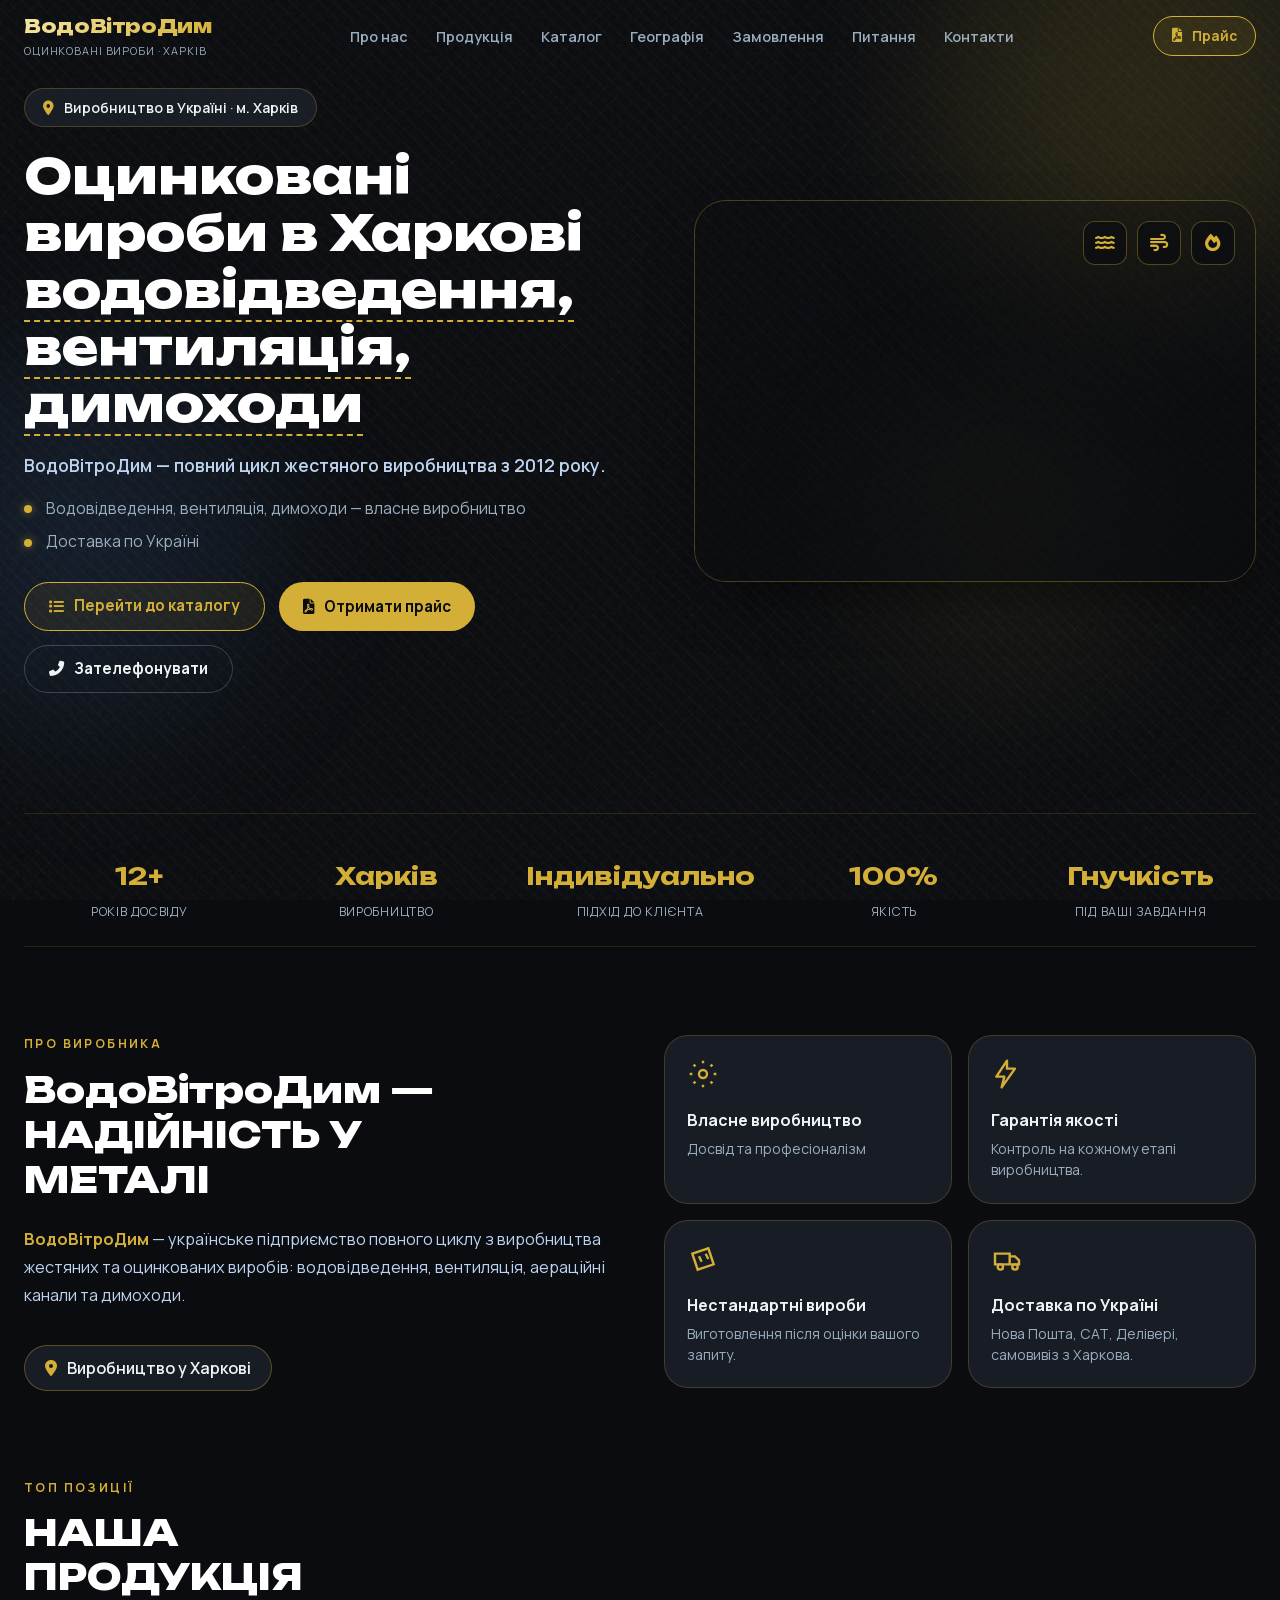
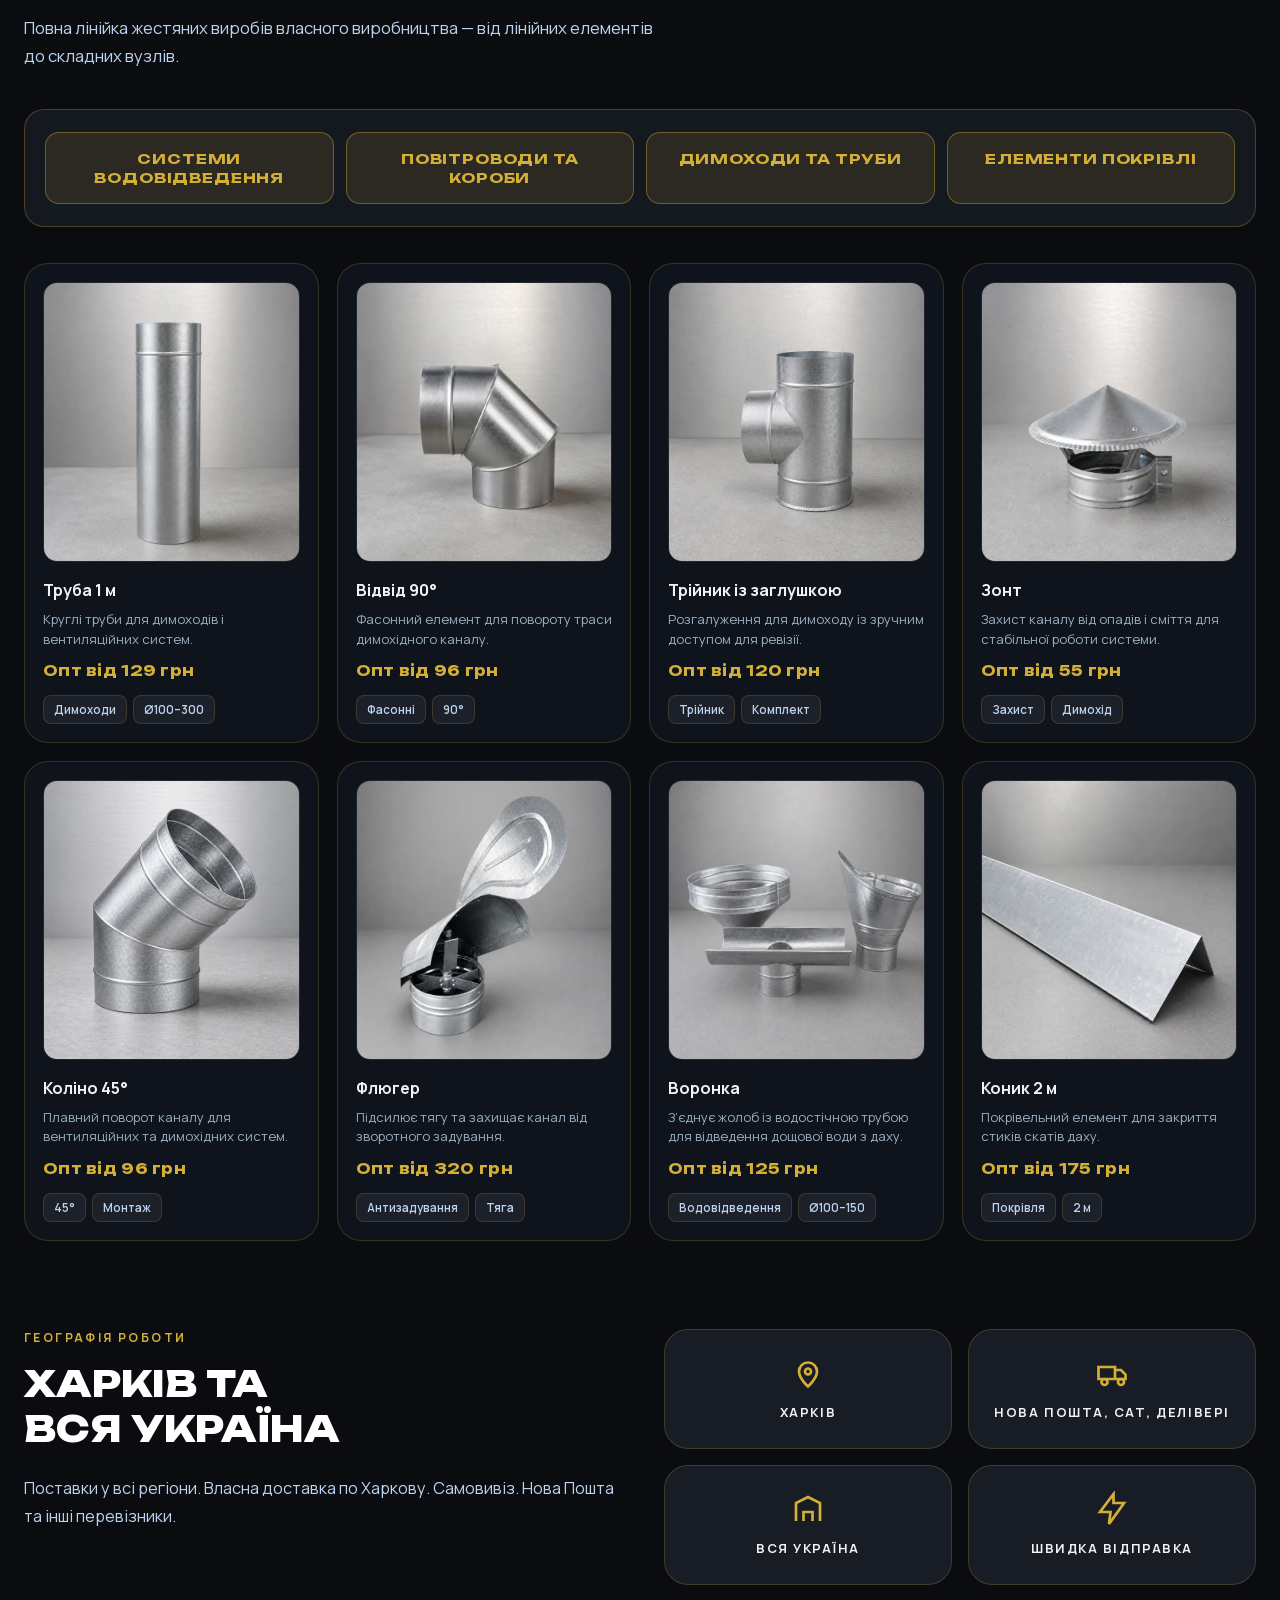
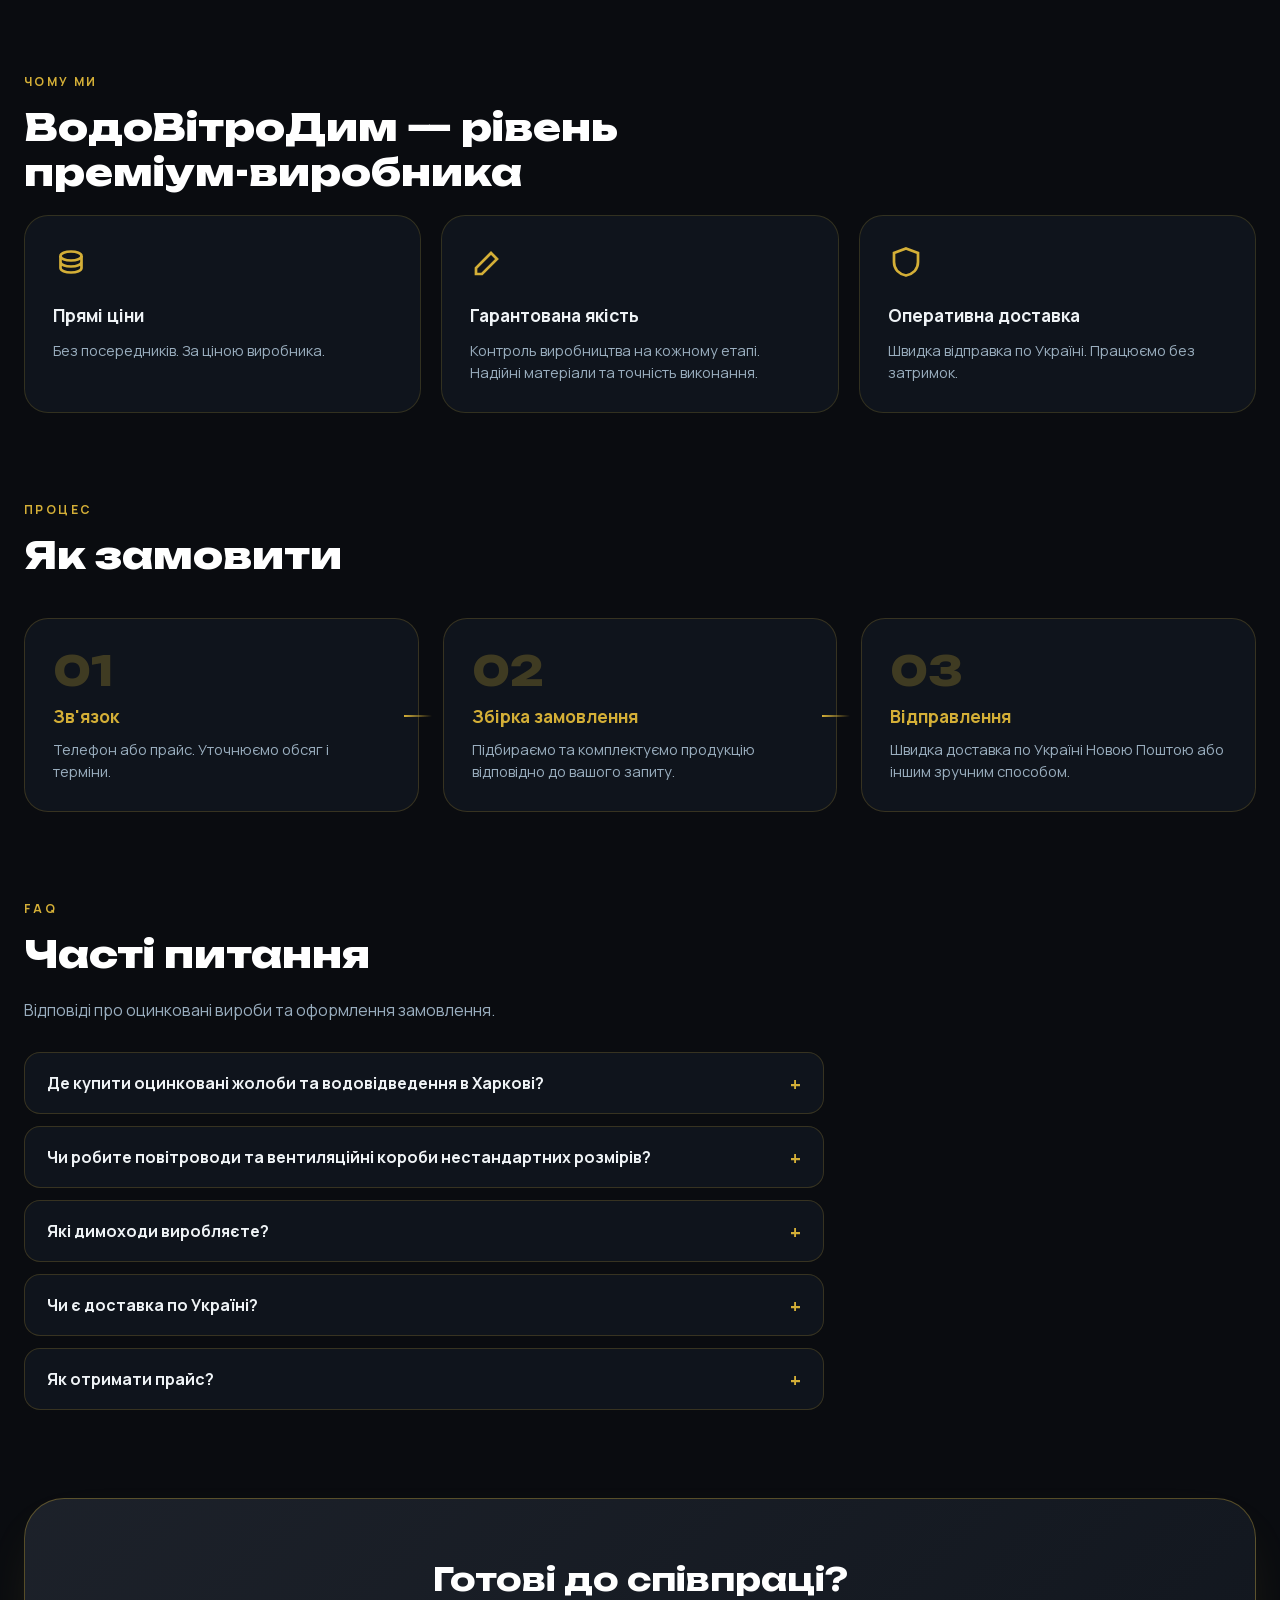
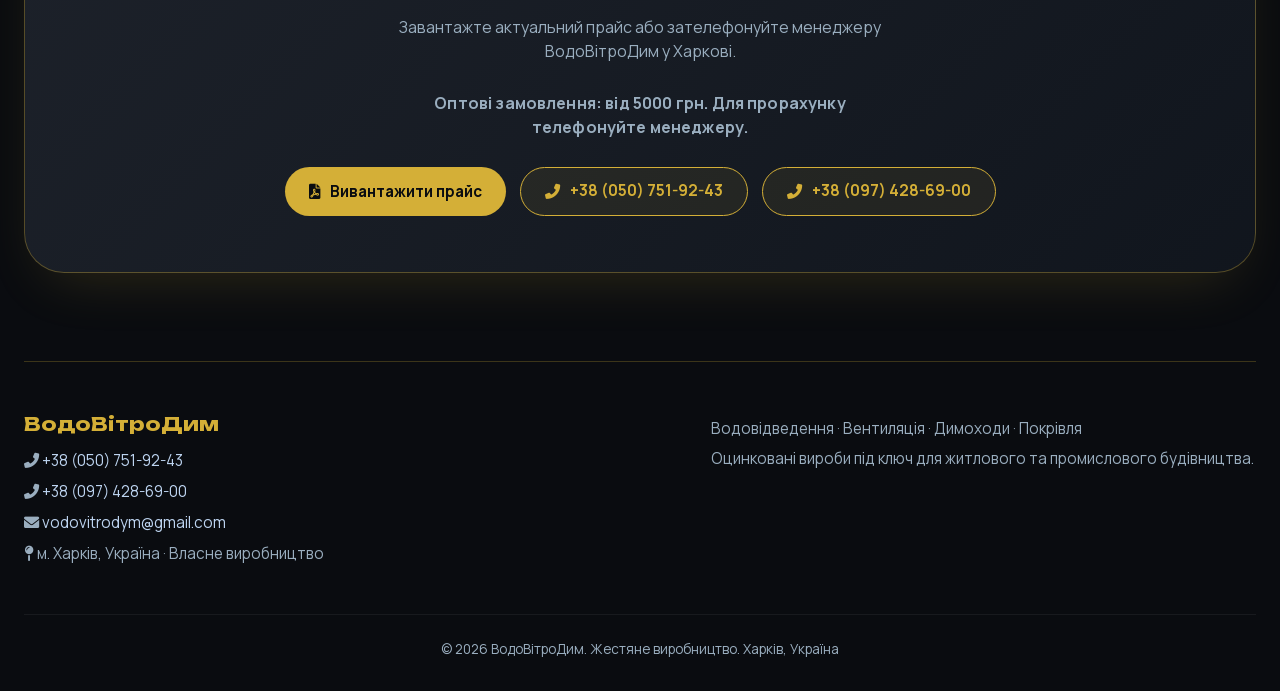
==== commit 4de56c57: "optimization" ====
--- a/index.html
+++ b/index.html
@@ -2,15 +2,6 @@
 <html lang="uk">
 
 <head>
-  <!-- Google tag (gtag.js) -->
-  <script async src="https://www.googletagmanager.com/gtag/js?id=AW-18188431326"></script>
-  <script>
-    window.dataLayer = window.dataLayer || [];
-    function gtag() { dataLayer.push(arguments); }
-    gtag('js', new Date());
-
-    gtag('config', 'AW-18188431326');
-  </script>
   <meta charset="UTF-8">
   <meta name="viewport" content="width=device-width, initial-scale=1.0, viewport-fit=cover">
   <title>Оцинковані жолоби, вентиляція та димоходи Харків | ВодоВітроДим — виробник</title>
@@ -41,19 +32,23 @@
   <meta name="twitter:description"
     content="Жолоби, вентиляція, димоходи — власне виробництво. Прайс, доставка по Україні.">
   <meta name="twitter:image" content="https://images.unsplash.com/photo-1504917595217-d4dc5ebe6122?w=1200&q=80">
-  <link rel="icon" href="/favicon.ico" sizes="any">
-  <link rel="icon" href="/favicon.svg" type="image/svg+xml">
-  <link rel="icon" href="/favicon-32.png" type="image/png" sizes="32x32">
-  <link rel="icon" href="/favicon-16.png" type="image/png" sizes="16x16">
+  <link rel="icon" href="/favicon.png" sizes="any">
+  
   <link rel="apple-touch-icon" href="/apple-touch-icon.png" sizes="180x180">
   <link rel="manifest" href="/site.webmanifest">
-  <link rel="preconnect" href="https://fonts.googleapis.com">
-  <link rel="preconnect" href="https://fonts.gstatic.com" crossorigin>
-  <link
-    href="https://fonts.googleapis.com/css2?family=Inter:wght@400;500;600&family=Manrope:wght@400;500;600;700;800&family=Unbounded:wght@600;700;800&display=swap"
-    rel="stylesheet">
-  <link rel="stylesheet" href="https://cdnjs.cloudflare.com/ajax/libs/font-awesome/6.0.0-beta3/css/all.min.css">
-  <link rel="stylesheet" href="styles.css">
+  <link rel="stylesheet" href="critical.min.css">
+  <link rel="preload" as="image" href="/images/hero-900.webp" type="image/webp" fetchpriority="high">
+  <link rel="preload" href="webfonts/manrope-600-cyrillic.woff2" as="font" type="font/woff2" crossorigin>
+  <link rel="preload" href="webfonts/unbounded-700-cyrillic.woff2" as="font" type="font/woff2" crossorigin>
+  <link rel="preload" href="webfonts/fa-solid-900.woff2" as="font" type="font/woff2" crossorigin>
+  <link rel="stylesheet" href="fonts.min.css" media="print" onload="this.media='all'">
+  <link rel="stylesheet" href="icons.min.css" media="print" onload="this.media='all'">
+  <link rel="stylesheet" href="styles.min.css" media="print" onload="this.media='all'">
+  <noscript>
+    <link rel="stylesheet" href="fonts.min.css">
+    <link rel="stylesheet" href="icons.min.css">
+    <link rel="stylesheet" href="styles.min.css">
+  </noscript>
   <script type="application/ld+json" id="schemaOrg">
 {
   "@context": "https://schema.org",
@@ -78,7 +73,7 @@
       "@id": "https://vodovitrodym.com.ua/#organization",
       "name": "ВодоВітроДим",
       "url": "https://vodovitrodym.com.ua/",
-      "logo": "https://vodovitrodym.com.ua/favicon.svg",
+      "logo": "https://vodovitrodym.com.ua/favicon.png",
       "image": "https://images.unsplash.com/photo-1504917595217-d4dc5ebe6122?w=1200&q=80",
       "description": "Український виробник жестяних та оцинкованих виробів: водовідведення, вентиляція, димоходи, покрівельні елементи.",
       "telephone": "+38-050-751-92-43",
@@ -251,7 +246,7 @@
     </div>
   </header>
 
-  <nav class="nav-mobile" id="navMobile" aria-hidden="true" aria-label="Мобільне меню">
+  <nav class="nav-mobile" id="navMobile" hidden aria-label="Мобільне меню">
     <button type="button" class="nav-mobile-close" id="navClose" aria-label="Закрити"><i
         class="fas fa-times"></i></button>
     <a href="#aboutSection" class="nav-mobile-link">Про нас</a>
@@ -284,9 +279,14 @@
           </div>
         </div>
         <div class="hero-visual">
-          <img src="./hero_img.png"
-            alt="Виробництво оцинкованих жолобів, повітроводів і димоходів — завод ВодоВітроДим, Харків" width="900"
-            height="600" loading="eager" fetchpriority="high" decoding="async">
+          <picture>
+            <source type="image/webp"
+              srcset="images/hero-600.webp 600w, images/hero-900.webp 900w"
+              sizes="(max-width: 900px) 100vw, min(540px, 48vw)">
+            <img src="images/hero-900.webp"
+              alt="Виробництво оцинкованих жолобів, повітроводів і димоходів — завод ВодоВітроДим, Харків"
+              width="900" height="600" loading="eager" fetchpriority="high" decoding="async">
+          </picture>
           <div class="hero-visual-overlay" aria-hidden="true"></div>
           <div class="hero-visual-icons" aria-hidden="true">
             <span><i class="fas fa-water"></i></span>
@@ -384,7 +384,11 @@
         <div class="products-catalog">
           <div class="products-grid">
             <a href="catalog.html#pipe-table-heading" class="product-card">
-              <img class="product-card-thumb" src="00.png" alt="Труба 1 метр" loading="lazy" width="400" height="240">
+              <picture>
+                <source type="image/webp" srcset="images/00-640.webp">
+                <img class="product-card-thumb" src="images/00-640.webp" alt="Труба 1 метр" loading="lazy" width="400"
+                  height="280">
+              </picture>
               <h3>Труба 1 м</h3>
               <p class="product-card-desc">Круглі труби для димоходів і вентиляційних систем.</p>
               <p class="product-card-price">Опт від 129 грн</p>
@@ -394,7 +398,11 @@
               </div>
             </a>
             <a href="catalog.html#otvod-heading" class="product-card">
-              <img class="product-card-thumb" src="11.png" alt="Відвід 90°" loading="lazy" width="400" height="240">
+              <picture>
+                <source type="image/webp" srcset="images/11-640.webp">
+                <img class="product-card-thumb" src="images/11-640.webp" alt="Відвід 90°" loading="lazy" width="400"
+                  height="280">
+              </picture>
               <h3>Відвід 90°</h3>
               <p class="product-card-desc">Фасонний елемент для повороту траси димохідного каналу.</p>
               <p class="product-card-price">Опт від 96 грн</p>
@@ -404,8 +412,11 @@
               </div>
             </a>
             <a href="catalog.html#troynyk-heading" class="product-card">
-              <img class="product-card-thumb" src="22.png" alt="Трійник із заглушкою" loading="lazy" width="400"
-                height="240">
+              <picture>
+                <source type="image/webp" srcset="images/22-640.webp">
+                <img class="product-card-thumb" src="images/22-640.webp" alt="Трійник із заглушкою" loading="lazy"
+                  width="400" height="280">
+              </picture>
               <h3>Трійник із заглушкою</h3>
               <p class="product-card-desc">Розгалуження для димоходу із зручним доступом для ревізії.</p>
               <p class="product-card-price">Опт від 120 грн</p>
@@ -415,7 +426,11 @@
               </div>
             </a>
             <a href="catalog.html#zont-heading" class="product-card">
-              <img class="product-card-thumb" src="33.png" alt="Зонт на трубу" loading="lazy" width="400" height="240">
+              <picture>
+                <source type="image/webp" srcset="images/33-640.webp">
+                <img class="product-card-thumb" src="images/33-640.webp" alt="Зонт на трубу" loading="lazy" width="400"
+                  height="280">
+              </picture>
               <h3>Зонт</h3>
               <p class="product-card-desc">Захист каналу від опадів і сміття для стабільної роботи системи.</p>
               <p class="product-card-price">Опт від 55 грн</p>
@@ -425,7 +440,11 @@
               </div>
             </a>
             <a href="catalog.html#kolino-heading" class="product-card">
-              <img class="product-card-thumb" src="44.png" alt="Коліно 45°" loading="lazy" width="400" height="240">
+              <picture>
+                <source type="image/webp" srcset="images/44-640.webp">
+                <img class="product-card-thumb" src="images/44-640.webp" alt="Коліно 45°" loading="lazy" width="400"
+                  height="280">
+              </picture>
               <h3>Коліно 45°</h3>
               <p class="product-card-desc">Плавний поворот каналу для вентиляційних та димохідних систем.</p>
               <p class="product-card-price">Опт від 96 грн</p>
@@ -435,8 +454,11 @@
               </div>
             </a>
             <a href="catalog.html#flyuger-heading" class="product-card">
-              <img class="product-card-thumb" src="55.png" alt="Флюгер на димохід" loading="lazy" width="400"
-                height="240">
+              <picture>
+                <source type="image/webp" srcset="images/110-640.webp">
+                <img class="product-card-thumb" src="images/110-640.webp" alt="Флюгер на димохід" loading="lazy"
+                  width="400" height="280">
+              </picture>
               <h3>Флюгер</h3>
               <p class="product-card-desc">Підсилює тягу та захищає канал від зворотного задування.</p>
               <p class="product-card-price">Опт від 320 грн</p>
@@ -445,19 +467,26 @@
                 <span class="product-tag">Тяга</span>
               </div>
             </a>
-            <a href="catalog.html#vodovidvedennya" class="product-card">
-              <img class="product-card-thumb" src="66.png" alt="Дощоприймач з патрубком" loading="lazy" width="400"
-                height="240">
-              <h3>Дощоприймач з патрубком</h3>
-              <p class="product-card-desc">Елемент системи водовідведення для ефективного збору дощової води.</p>
-              <p class="product-card-price">Опт від 95 грн</p>
+            <a href="catalog.html#voronka-heading" class="product-card">
+              <picture>
+                <source type="image/webp" srcset="images/55-640.webp">
+                <img class="product-card-thumb" src="images/55-640.webp" alt="Воронка" loading="lazy" width="400"
+                  height="280">
+              </picture>
+              <h3>Воронка</h3>
+              <p class="product-card-desc">З’єднує жолоб із водостічною трубою для відведення дощової води з даху.</p>
+              <p class="product-card-price">Опт від 125 грн</p>
               <div class="product-tags">
                 <span class="product-tag">Водовідведення</span>
-                <span class="product-tag">Жолоби</span>
+                <span class="product-tag">Ø100–150</span>
               </div>
             </a>
             <a href="catalog.html#pokrivlya" class="product-card">
-              <img class="product-card-thumb" src="77.png" alt="Коник 2 метри" loading="lazy" width="400" height="240">
+              <picture>
+                <source type="image/webp" srcset="images/77-640.webp">
+                <img class="product-card-thumb product-card-thumb--right" src="images/77-640.webp" alt="Коник 2 метри" loading="lazy" width="400"
+                  height="280">
+              </picture>
               <h3>Коник 2 м</h3>
               <p class="product-card-desc">Покрівельний елемент для закриття стиків скатів даху.</p>
               <p class="product-card-price">Опт від 175 грн</p>
@@ -635,6 +664,7 @@
     </div>
   </main>
 
+  <script src="analytics.min.js" defer></script>
   <script src="main.js" defer></script>
 </body>
 
--- a/critical.min.css
+++ b/critical.min.css
@@ -0,0 +1 @@
+:root{--bg:#0A0C10;--surface:rgba(17,22,30,0.88);--surface-2:rgba(30,35,44,0.75);--gold:#D4AF37;--gold-light:#EBCB5E;--text:#EFF3F6;--muted:#9aaebf;--header-h:72px;--radius:24px;--font-display:"Unbounded","Manrope",system-ui,sans-serif;--font-body:"Manrope",system-ui,sans-serif;}*,*::before,*::after{box-sizing:border-box;margin:0;padding:0;}html{overflow-x:hidden;scroll-padding-top:calc(var(--header-h)+16px);}body{background:var(--bg);color:var(--text);font-family:var(--font-body);line-height:1.5;overflow-x:hidden;}.orb{position:fixed;border-radius:50%;filter:blur(80px);pointer-events:none;z-index:0;}.orb-1{width:420px;height:420px;top:-120px;right:-80px;background:rgba(212,175,55,0.14);}.orb-2{width:360px;height:360px;bottom:20%;left:-100px;background:rgba(80,140,220,0.12);}.orb-3{width:280px;height:280px;top:45%;right:10%;background:rgba(212,175,55,0.08);}img,picture{max-width:100%;}.container{width:100%;max-width:1280px;margin:0 auto;padding:0 24px;position:relative;z-index:2;}.site-header{position:fixed;top:0;left:0;right:0;z-index:100;height:var(--header-h);}.site-header.is-scrolled{background:rgba(10,12,16,0.82);backdrop-filter:blur(14px);-webkit-backdrop-filter:blur(14px);border-bottom:1px solid rgba(212,175,55,0.25);}.header-inner{height:var(--header-h);display:flex;align-items:center;justify-content:space-between;gap:20px;}.logo{text-decoration:none;color:inherit;}.logo__name{display:block;font-family:var(--font-display);font-size:1.15rem;font-weight:800;background:linear-gradient(135deg,#F5E7A3,var(--gold));-webkit-background-clip:text;background-clip:text;color:transparent;}.logo p{font-size:0.68rem;color:var(--muted);margin-top:2px;}.nav-desktop{display:flex;gap:28px;list-style:none;}.nav-desktop a{color:var(--muted);text-decoration:none;font-weight:600;}.btn{display:inline-flex;align-items:center;gap:10px;padding:12px 24px;border-radius:60px;font-weight:700;text-decoration:none;border:none;cursor:pointer;font-family:inherit;}.btn-gold{background:var(--gold);color:var(--bg);}.btn-outline{border:1.5px solid var(--gold);color:var(--gold);background:rgba(212,175,55,0.08);}.btn-ghost{border:1px solid rgba(255,255,255,0.2);color:var(--text);background:transparent;}.btn-sm{padding:10px 18px;font-size:0.85rem;}.page-main{padding-top:calc(var(--header-h)+24px);}.catalog-page .page-main{padding-top:calc(var(--header-h)+72px);}.hero{display:grid;grid-template-columns:1.05fr 0.95fr;gap:48px;align-items:center;}.hero.section{opacity:1;transform:none;}.hero-title{font-family:var(--font-display);font-size:clamp(2rem,5vw,3.1rem);font-weight:800;line-height:1.15;color:#fff;}.hero-visual{position:relative;border-radius:32px;overflow:hidden;min-height:380px;}.hero-visual picture,.hero-visual img{display:block;width:100%;min-height:380px;object-fit:cover;}@media (max-width:900px){.hero{grid-template-columns:1fr;}.nav-desktop{display:none;}}
--- a/fonts.min.css
+++ b/fonts.min.css
@@ -0,0 +1 @@
+@font-face{font-family:'Manrope';font-style:normal;font-weight:400;font-display:swap;src:url('webfonts/manrope-400-cyrillic.woff2') format('woff2');unicode-range:U+0301,U+0400-045F,U+0490-0491,U+04B0-04B1,U+2116;}@font-face{font-family:'Manrope';font-style:normal;font-weight:400;font-display:swap;src:url('webfonts/manrope-400-latin.woff2') format('woff2');unicode-range:U+0000-00FF,U+0131,U+0152-0153,U+02BB-02BC,U+02C6,U+02DA,U+02DC,U+0304,U+0308,U+0329,U+2000-206F,U+20AC,U+2122,U+2191,U+2193,U+2212,U+2215,U+FEFF,U+FFFD;}@font-face{font-family:'Manrope';font-style:normal;font-weight:600;font-display:swap;src:url('webfonts/manrope-600-cyrillic.woff2') format('woff2');unicode-range:U+0301,U+0400-045F,U+0490-0491,U+04B0-04B1,U+2116;}@font-face{font-family:'Manrope';font-style:normal;font-weight:600;font-display:swap;src:url('webfonts/manrope-600-latin.woff2') format('woff2');unicode-range:U+0000-00FF,U+0131,U+0152-0153,U+02BB-02BC,U+02C6,U+02DA,U+02DC,U+0304,U+0308,U+0329,U+2000-206F,U+20AC,U+2122,U+2191,U+2193,U+2212,U+2215,U+FEFF,U+FFFD;}@font-face{font-family:'Manrope';font-style:normal;font-weight:700;font-display:swap;src:url('webfonts/manrope-700-cyrillic.woff2') format('woff2');unicode-range:U+0301,U+0400-045F,U+0490-0491,U+04B0-04B1,U+2116;}@font-face{font-family:'Manrope';font-style:normal;font-weight:700;font-display:swap;src:url('webfonts/manrope-700-latin.woff2') format('woff2');unicode-range:U+0000-00FF,U+0131,U+0152-0153,U+02BB-02BC,U+02C6,U+02DA,U+02DC,U+0304,U+0308,U+0329,U+2000-206F,U+20AC,U+2122,U+2191,U+2193,U+2212,U+2215,U+FEFF,U+FFFD;}@font-face{font-family:'Unbounded';font-style:normal;font-weight:700;font-display:swap;src:url('webfonts/unbounded-700-cyrillic.woff2') format('woff2');unicode-range:U+0301,U+0400-045F,U+0490-0491,U+04B0-04B1,U+2116;}@font-face{font-family:'Unbounded';font-style:normal;font-weight:700;font-display:swap;src:url('webfonts/unbounded-700-latin.woff2') format('woff2');unicode-range:U+0000-00FF,U+0131,U+0152-0153,U+02BB-02BC,U+02C6,U+02DA,U+02DC,U+0304,U+0308,U+0329,U+2000-206F,U+20AC,U+2122,U+2191,U+2193,U+2212,U+2215,U+FEFF,U+FFFD;}@font-face{font-family:'Unbounded';font-style:normal;font-weight:800;font-display:swap;src:url('webfonts/unbounded-800-cyrillic.woff2') format('woff2');unicode-range:U+0301,U+0400-045F,U+0490-0491,U+04B0-04B1,U+2116;}@font-face{font-family:'Unbounded';font-style:normal;font-weight:800;font-display:swap;src:url('webfonts/unbounded-800-latin.woff2') format('woff2');unicode-range:U+0000-00FF,U+0131,U+0152-0153,U+02BB-02BC,U+02C6,U+02DA,U+02DC,U+0304,U+0308,U+0329,U+2000-206F,U+20AC,U+2122,U+2191,U+2193,U+2212,U+2215,U+FEFF,U+FFFD;}
--- a/icons.min.css
+++ b/icons.min.css
@@ -0,0 +1 @@
+@font-face{font-family:"Font Awesome 6 Free";font-style:normal;font-weight:900;font-display:swap;src:url("webfonts/fa-solid-900.woff2") format("woff2");}.fas{font-family:"Font Awesome 6 Free";font-weight:900;font-style:normal;font-variant:normal;line-height:1;display:inline-block;-webkit-font-smoothing:antialiased;}.fas::before{display:inline-block;}.fa-arrow-left::before{content:"\f060";}.fa-bars::before{content:"\f0c9";}.fa-envelope::before{content:"\f0e0";}.fa-file-pdf::before{content:"\f1c1";}.fa-fire::before{content:"\f06d";}.fa-list::before{content:"\f03a";}.fa-map-marker-alt::before{content:"\f3c5";}.fa-map-pin::before{content:"\f276";}.fa-phone-alt::before{content:"\f879";}.fa-times::before{content:"\f00d";}.fa-water::before{content:"\f773";}.fa-wind::before{content:"\f72e";}
--- a/styles.min.css
+++ b/styles.min.css
@@ -0,0 +1 @@
+::selection{background:#D4AF37;color:#0A0C10;}:root{--bg:#0A0C10;--surface:rgba(17,22,30,0.88);--surface-2:rgba(30,35,44,0.75);--gold:#D4AF37;--gold-light:#EBCB5E;--text:#EFF3F6;--muted:#9aaebf;--accent-blue:rgba(80,140,220,0.12);--header-h:72px;--radius:24px;--font-display:'Unbounded','Manrope',sans-serif;--font-body:'Manrope',system-ui,sans-serif;}*{margin:0;padding:0;box-sizing:border-box;}html{scroll-behavior:smooth;scroll-padding-top:calc(var(--header-h)+16px);overflow-x:hidden;overflow-x:clip;}body{background-color:var(--bg);font-family:var(--font-body);color:var(--text);overflow-x:hidden;overflow-x:clip;line-height:1.5;-webkit-text-size-adjust:100%;}img,video,svg:not(.icon-svg){max-width:100%;}body::before{content:"";position:fixed;inset:0;background-image:repeating-linear-gradient(45deg,rgba(255,215,0,0.025) 0 2px,transparent 2px 10px),repeating-linear-gradient(135deg,rgba(200,180,100,0.02) 0 1px,transparent 1px 14px);pointer-events:none;z-index:0;}body::after{content:"";position:fixed;inset:0;opacity:0.04;pointer-events:none;z-index:1;background-image:url("data:image/svg+xml,%3Csvg viewBox='0 0 256 256' xmlns='http://www.w3.org/2000/svg'%3E%3Cfilter id='n'%3E%3CfeTurbulence type='fractalNoise' baseFrequency='0.85' numOctaves='4' stitchTiles='stitch'/%3E%3C/filter%3E%3Crect width='100%25' height='100%25' filter='url(%23n)'/%3E%3C/svg%3E");}.orb{position:fixed;border-radius:50%;filter:blur(80px);pointer-events:none;z-index:0;}.orb-1{width:420px;height:420px;top:-120px;right:-80px;background:rgba(212,175,55,0.14);}.orb-2{width:360px;height:360px;bottom:20%;left:-100px;background:var(--accent-blue);}.orb-3{width:280px;height:280px;top:45%;right:10%;background:rgba(212,175,55,0.08);}.container{width:100%;max-width:1280px;margin:0 auto;padding:0 24px;position:relative;z-index:2;}.display-title,.hero-title,.manufacturer-title,.products-title,.section-heading{font-family:var(--font-display);}.site-header{position:fixed;top:0;left:0;right:0;z-index:100;height:var(--header-h);transition:background 0.35s,border-color 0.35s,box-shadow 0.35s;}.site-header.is-scrolled{background:rgba(10,12,16,0.82);backdrop-filter:blur(14px);-webkit-backdrop-filter:blur(14px);border-bottom:1px solid rgba(212,175,55,0.25);box-shadow:0 8px 32px rgba(0,0,0,0.35);}.header-inner{height:var(--header-h);display:flex;align-items:center;justify-content:space-between;gap:20px;}.logo{text-decoration:none;color:inherit;flex-shrink:0;}.logo__name{display:block;font-family:var(--font-display);font-size:1.15rem;font-weight:800;letter-spacing:-0.02em;background:linear-gradient(135deg,#F5E7A3,var(--gold));-webkit-background-clip:text;background-clip:text;color:transparent;}.logo p{font-size:0.68rem;letter-spacing:0.08em;text-transform:uppercase;color:var(--muted);margin-top:2px;}.nav-desktop{display:flex;align-items:center;gap:28px;list-style:none;}.nav-desktop a{color:var(--muted);text-decoration:none;font-size:0.9rem;font-weight:600;transition:color 0.2s;}.nav-desktop a:hover{color:var(--gold);}.header-actions{display:flex;align-items:center;gap:12px;}.burger{display:none;width:44px;height:44px;border:1px solid rgba(212,175,55,0.35);border-radius:12px;background:rgba(30,35,44,0.6);color:var(--gold);font-size:1.2rem;cursor:pointer;}.nav-mobile{display:none;position:fixed;inset:0;z-index:110;background:rgba(10,12,16,0.96);backdrop-filter:blur(12px);flex-direction:column;align-items:center;justify-content:center;gap:28px;padding:80px 24px;opacity:0;pointer-events:none;transition:opacity 0.3s;}.nav-mobile.is-open{opacity:1;pointer-events:auto;}.nav-mobile a{font-family:var(--font-display);font-size:1.25rem;color:var(--text);text-decoration:none;font-weight:600;}.nav-mobile-close{position:absolute;top:14px;right:24px;width:44px;height:44px;border:1px solid rgba(212,175,55,0.35);border-radius:12px;background:rgba(30,35,44,0.85);color:var(--gold);font-size:1.35rem;cursor:pointer;z-index:111;display:flex;align-items:center;justify-content:center;}.burger.is-open{visibility:hidden;opacity:0;pointer-events:none;}.btn{display:inline-flex;align-items:center;justify-content:center;gap:10px;padding:12px 24px;border-radius:60px;font-weight:700;font-size:0.95rem;cursor:pointer;transition:transform 0.2s,box-shadow 0.2s,background 0.2s,color 0.2s;text-decoration:none;border:none;font-family:inherit;}.btn-gold{background:var(--gold);color:var(--bg);}.btn-gold:hover{background:var(--gold-light);transform:translateY(-2px);box-shadow:0 10px 28px rgba(212,175,55,0.35);}.btn-outline{background:rgba(212,175,55,0.08);border:1.5px solid var(--gold);color:var(--gold);}.btn-outline:hover{background:var(--gold);color:var(--bg);}.btn-ghost{background:transparent;border:1px solid rgba(255,255,255,0.2);color:var(--text);}.btn-ghost:hover{border-color:var(--gold);color:var(--gold);}.btn-sm{padding:10px 18px;font-size:0.85rem;}.section{margin:88px 0;opacity:0;transition:opacity 0.8s cubic-bezier(0.22,1,0.36,1),transform 0.8s cubic-bezier(0.22,1,0.36,1);}.section--from-left{transform:translateX(-72px);}.section--from-right{transform:translateX(72px);}.section.visible{opacity:1;transform:translateX(0);}.reveal-from-left,.reveal-from-right{opacity:0;transition:opacity 0.6s ease,transform 0.6s ease;}.reveal-from-left{transform:translateX(-40px);}.reveal-from-right{transform:translateX(40px);}.section.visible .reveal-from-left,.section.visible .reveal-from-right{opacity:1;transform:translateX(0);}@media (prefers-reduced-motion:reduce){.section,.reveal-from-left,.reveal-from-right{transition:none;opacity:1;transform:none;}}.section-label{font-size:0.75rem;font-weight:700;letter-spacing:0.2em;text-transform:uppercase;color:var(--gold);margin-bottom:14px;}.section-heading{font-size:clamp(1.75rem,4vw,2.35rem);font-weight:800;line-height:1.2;color:#fff;margin-bottom:20px;}.section-heading span{display:block;}.page-main{padding-top:calc(var(--header-h)+24px);overflow-x:clip;}.hero{display:grid;grid-template-columns:1.05fr 0.95fr;gap:48px;align-items:center;padding-bottom:32px;width:100%;min-width:0;}.hero-content,.hero-visual{min-width:0;max-width:100%;}.hero.section.section--from-left,.hero.section.section--from-right{transform:none;opacity:1;}.badge-ukraine{display:inline-flex;align-items:center;gap:10px;background:var(--surface-2);padding:8px 18px;border-radius:40px;font-weight:600;font-size:0.88rem;border:1px solid rgba(212,175,55,0.25);margin-bottom:20px;}.badge-ukraine i{color:var(--gold);}.hero-title{font-size:clamp(2rem,5vw,3.1rem);font-weight:800;line-height:1.15;color:#fff;overflow-wrap:break-word;}.hero-accent{color:#fff;border-bottom:2px dashed var(--gold);}.hero-lead{margin-top:20px;font-size:1.1rem;color:#BDD4F0;font-weight:600;}.hero-bullets{list-style:none;margin-top:18px;}.hero-bullets li{position:relative;padding-left:22px;margin-bottom:10px;color:var(--muted);font-size:0.98rem;}.hero-bullets li::before{content:"";position:absolute;left:0;top:0.55em;width:8px;height:8px;border-radius:50%;background:var(--gold);box-shadow:0 0 8px rgba(212,175,55,0.6);}.hero-cta{display:flex;flex-wrap:wrap;gap:14px;margin-top:28px;}.hero-visual{position:relative;border-radius:32px;overflow:hidden;min-height:380px;border:1px solid rgba(212,175,55,0.3);box-shadow:0 24px 60px -20px rgba(0,0,0,0.6);}.hero-visual picture{display:block;width:100%;height:100%;min-height:380px;}.hero-visual img{width:100%;max-width:100%;height:100%;object-fit:cover;display:block;min-height:380px;}.hero-visual-overlay{position:absolute;inset:0;background:linear-gradient(160deg,rgba(10,12,16,0.15) 0%,rgba(10,12,16,0.75) 100%);}.hero-visual-caption{position:absolute;bottom:0;left:0;right:0;padding:24px;font-weight:600;font-size:0.95rem;background:linear-gradient(transparent,rgba(10,12,16,0.9));}.hero-visual-icons{position:absolute;top:20px;right:20px;display:flex;gap:10px;}.hero-visual-icons span{width:44px;height:44px;border-radius:12px;background:rgba(10,12,16,0.65);backdrop-filter:blur(8px);border:1px solid rgba(212,175,55,0.35);display:flex;align-items:center;justify-content:center;color:var(--gold);font-size:1.1rem;}.trust-strip{display:grid;grid-template-columns:repeat(5,1fr);gap:16px;padding:28px 0 8px;border-top:1px solid rgba(212,175,55,0.15);border-bottom:1px solid rgba(212,175,55,0.15);margin-bottom:24px;}.trust-item{text-align:center;padding:16px 8px;}.trust-item strong{display:block;font-family:var(--font-display);font-size:1.5rem;color:var(--gold);margin-bottom:4px;}.trust-item span{font-size:0.78rem;color:var(--muted);text-transform:uppercase;letter-spacing:0.06em;}.manufacturer{display:grid;grid-template-columns:1fr 1fr;gap:48px;align-items:start;}.manufacturer-title{font-size:clamp(1.6rem,3.5vw,2.25rem);font-weight:800;line-height:1.25;margin-bottom:24px;color:#fff;}.manufacturer-title span{display:block;}.manufacturer-text p{color:#BDD4F0;font-size:1.02rem;line-height:1.7;margin-bottom:16px;}.brand-highlight{color:var(--gold);}.manufacturer-location{display:inline-flex;align-items:center;gap:10px;margin-top:20px;padding:10px 20px;background:var(--surface-2);border-radius:40px;border:1px solid rgba(212,175,55,0.35);font-weight:600;}.manufacturer-location i{color:var(--gold);}.manufacturer-features{display:grid;grid-template-columns:1fr 1fr;gap:16px;}.manufacturer-feature{background:var(--surface-2);border-radius:var(--radius);padding:22px;border:1px solid rgba(212,175,55,0.22);transition:transform 0.25s,border-color 0.25s,box-shadow 0.25s;}.manufacturer-feature:hover{transform:translateY(-4px);border-color:rgba(212,175,55,0.5);box-shadow:0 14px 32px -12px rgba(212,175,55,0.25);}.icon-svg{width:32px;height:32px;color:var(--gold);margin-bottom:12px;}.manufacturer-feature h3{font-size:1rem;font-weight:700;margin-bottom:6px;}.manufacturer-feature p{font-size:0.88rem;color:var(--muted);line-height:1.5;}.geography-tile{text-align:center;display:flex;flex-direction:column;align-items:center;justify-content:center;min-height:120px;}.geography-tile .icon-svg{width:36px;height:36px;margin-bottom:12px;}.geography-tile h3{font-size:0.8rem;letter-spacing:0.12em;margin:0;}.products-header{margin-bottom:40px;max-width:640px;}.products-title{font-size:clamp(1.6rem,3.5vw,2.25rem);font-weight:800;line-height:1.2;margin-bottom:16px;color:#fff;}.products-intro{color:#BDD4F0;font-size:1.05rem;line-height:1.65;}.production-directions{display:flex;flex-wrap:wrap;justify-content:center;gap:12px;margin-bottom:36px;padding:22px 20px;border-radius:20px;background:rgba(30,35,44,0.55);border:1px solid rgba(212,175,55,0.28);}.direction-label{flex:1 1 220px;max-width:300px;min-width:0;overflow-wrap:break-word;font-family:var(--font-display);font-size:clamp(0.7rem,1.5vw,0.88rem);font-weight:700;text-transform:uppercase;letter-spacing:0.06em;line-height:1.35;text-align:center;padding:16px 14px;border-radius:14px;background:rgba(212,175,55,0.12);border:1px solid rgba(212,175,55,0.4);color:var(--gold);}a.direction-label--link{display:block;text-decoration:none;cursor:pointer;transition:background 0.2s ease,border-color 0.2s ease,color 0.2s ease,transform 0.2s ease;}a.direction-label--link:hover,a.direction-label--link:focus-visible{background:rgba(212,175,55,0.22);border-color:rgba(212,175,55,0.65);color:#fff;transform:translateY(-2px);}a.direction-label--link:focus-visible{outline:2px solid var(--gold);outline-offset:2px;}.products-catalog{margin-top:8px;}.products-grid{display:grid;grid-template-columns:repeat(4,1fr);gap:18px;}.product-card{background:var(--surface);border-radius:var(--radius);padding:18px;border:1px solid rgba(212,175,55,0.2);display:flex;flex-direction:column;transition:transform 0.3s,border-color 0.3s,box-shadow 0.3s;overflow:hidden;position:relative;}a.product-card{text-decoration:none;color:inherit;}.product-card::before{content:"";position:absolute;inset:0;background:linear-gradient(135deg,rgba(212,175,55,0.07),transparent 55%);opacity:0;transition:opacity 0.3s;pointer-events:none;}.product-card:hover{transform:translateY(-6px);border-color:rgba(212,175,55,0.5);box-shadow:0 20px 48px -16px rgba(212,175,55,0.28);}.product-card:hover::before{opacity:1;}.product-card--hit{border-color:rgba(212,175,55,0.5);}.product-card picture{display:block;width:100%;}.product-card-thumb{width:100%;height:280px;object-fit:cover;object-position:center;border-radius:14px;margin-bottom:12px;border:1px solid rgba(255,255,255,0.08);}.product-card-thumb--right{object-position:right;}.product-card h3{font-size:1rem;font-weight:700;line-height:1.35;margin-bottom:8px;}.product-card-desc{font-size:0.82rem;color:var(--muted);line-height:1.5;flex:1;margin-bottom:12px;}.product-card-price{font-family:var(--font-display);font-size:0.9rem;font-weight:700;color:var(--gold);margin:0 0 12px;letter-spacing:0.02em;}.product-badge{display:inline-block;font-size:0.65rem;font-weight:800;letter-spacing:0.06em;text-transform:uppercase;padding:4px 10px;border-radius:40px;margin-bottom:8px;background:rgba(212,175,55,0.12);color:var(--gold);border:1px solid rgba(212,175,55,0.3);width:fit-content;}.product-badge--hit{background:var(--gold);color:var(--bg);border-color:var(--gold);}.product-tags{display:flex;flex-wrap:wrap;gap:6px;margin-top:auto;}.product-tag{font-size:0.72rem;font-weight:600;padding:5px 10px;border-radius:8px;background:rgba(30,35,44,0.9);color:#BDD4F0;border:1px solid rgba(212,175,55,0.18);}.why-grid{display:grid;grid-template-columns:repeat(3,1fr);gap:20px;}.why-card{background:var(--surface);border-radius:var(--radius);padding:28px;border:1px solid rgba(212,175,55,0.18);transition:transform 0.25s,border-color 0.25s;}.why-card:hover{transform:translateY(-4px);border-color:rgba(212,175,55,0.4);}.why-card .icon-svg{width:36px;height:36px;margin-bottom:16px;}.why-card h3{font-size:1.1rem;margin-bottom:10px;}.why-card p{font-size:0.92rem;color:var(--muted);line-height:1.55;}.steps-grid{display:grid;grid-template-columns:repeat(3,1fr);gap:24px;margin-top:40px;}.step-card{position:relative;padding:32px 28px 28px;background:var(--surface);border-radius:var(--radius);border:1px solid rgba(212,175,55,0.2);}.step-card::after{content:"";position:absolute;top:50%;right:-14px;width:28px;height:2px;background:linear-gradient(90deg,var(--gold),transparent);display:none;}.step-num{font-family:var(--font-display);font-size:2.5rem;font-weight:800;color:rgba(212,175,55,0.25);line-height:1;margin-bottom:12px;}.step-card h3{font-size:1.1rem;margin-bottom:8px;color:var(--gold);}.step-card p{font-size:0.92rem;color:var(--muted);line-height:1.55;}.faq-intro{color:var(--muted);max-width:640px;margin-bottom:28px;line-height:1.65;}.faq-list{display:flex;flex-direction:column;gap:12px;max-width:800px;}.faq-item{background:var(--surface);border:1px solid rgba(212,175,55,0.2);border-radius:16px;overflow:hidden;}.faq-item summary{padding:18px 22px;font-weight:700;cursor:pointer;list-style:none;color:var(--text);}.faq-item summary::-webkit-details-marker{display:none;}.faq-item summary::after{content:"+";float:right;color:var(--gold);font-size:1.2rem;}.faq-item[open] summary::after{content:"−";}.faq-answer{padding:0 22px 18px;}.faq-answer p{color:var(--muted);line-height:1.65;font-size:0.95rem;}.faq-answer a{color:#BDD4F0;text-decoration:none;}.faq-answer a:hover{color:var(--gold);}.cta-section{text-align:center;padding:56px 40px;border-radius:40px;background:linear-gradient(135deg,rgba(30,35,44,0.95),rgba(17,22,30,0.98));border:1px solid rgba(212,175,55,0.35);box-shadow:0 24px 60px -24px rgba(212,175,55,0.2);}.cta-section h2{font-family:var(--font-display);font-size:clamp(1.5rem,3vw,2rem);margin-bottom:12px;color:#fff;}.cta-section p{color:var(--muted);max-width:520px;margin:0 auto 28px;}.cta-note{margin-top:10px;margin-bottom:18px;max-width:760px;color:#BDD4F0;font-weight:700;letter-spacing:0.01em;}.cta-buttons{display:flex;flex-wrap:wrap;gap:14px;justify-content:center;}.footer{border-top:1px solid rgba(212,175,55,0.25);padding:48px 0 32px;margin-top:40px;display:grid;grid-template-columns:1.2fr 1fr;gap:32px;}.footer-brand h3{font-family:var(--font-display);color:var(--gold);font-size:1.2rem;margin-bottom:12px;}.footer-brand p,.footer-col p{color:var(--muted);margin:8px 0;font-size:0.95rem;}.footer-brand a,.footer-col a{color:#BDD4F0;text-decoration:none;transition:color 0.2s;}.footer-brand a:hover,.footer-col a:hover{color:var(--gold);}.footer-brand a:visited,.footer-col a:visited{color:#BDD4F0;}.footer-copy{grid-column:1 / -1;padding-top:24px;margin-top:8px;border-top:1px solid rgba(255,255,255,0.06);font-size:0.85rem;color:var(--muted);text-align:center;}@media (min-width:901px){.step-card:not(:last-child)::after{display:block;}}@media (max-width:1024px){.catalog-page .page-main{padding-top:calc(var(--header-h)+20px) !important;}.catalog-page .catalog-hero{margin-top:8px !important;}.products-grid{grid-template-columns:repeat(2,1fr);}.catalog-grid{grid-template-columns:repeat(2,1fr);}.catalog-photo-grid{grid-template-columns:minmax(240px,340px);}.catalog-photo-grid--three{grid-template-columns:repeat(2,minmax(0,1fr));}.catalog-split{grid-template-columns:1fr;}.direction-label{flex:1 1 45%;}.trust-strip.section{margin-top:32px;margin-bottom:40px;}.trust-strip{display:flex;flex-wrap:nowrap;gap:10px;overflow-x:auto;overscroll-behavior-x:contain;-webkit-overflow-scrolling:touch;scroll-snap-type:x proximity;scroll-padding-inline:24px;padding:16px 24px 20px;margin-inline:-24px;max-width:calc(100%+48px);scrollbar-width:none;}.trust-strip::-webkit-scrollbar{display:none;}.trust-item{flex:0 0 148px;scroll-snap-align:start;padding:14px 12px;background:rgba(30,35,44,0.55);border:1px solid rgba(212,175,55,0.18);border-radius:14px;}.trust-item strong{font-size:1.15rem;line-height:1.2;margin-bottom:6px;}.trust-item span{font-size:0.65rem;letter-spacing:0.04em;line-height:1.35;}}@media (max-width:900px){.nav-desktop,.header-actions .btn-outline.header-price{display:none;}.burger{display:flex;align-items:center;justify-content:center;}.header-actions .btn-sm{padding:7px 12px;font-size:0.72rem;gap:6px;border-radius:40px;white-space:nowrap;}.header-actions .btn-sm i{font-size:0.75rem;}.nav-mobile{display:flex;}.page-main{padding-top:var(--header-h);}.catalog-page .page-main{padding-top:calc(var(--header-h)+30px);}.catalog-page .catalog-hero{margin-top:0 !important;margin-bottom:40px !important;}.catalog-page .catalog-hero.section{margin-top:0;margin-bottom:32px;}.hero.section{margin-top:44px;margin-bottom:44px;}.hero{grid-template-columns:1fr;justify-items:center;gap:24px;padding-bottom:16px;}.hero-content{display:flex;flex-direction:column;align-items:center;width:100%;text-align:center;}.hero-visual{width:100%;}.hero-bullets{text-align:left;max-width:400px;margin-left:auto;margin-right:auto;}.hero-cta{justify-content:center;}.manufacturer{grid-template-columns:1fr;}.manufacturer-title,.section-label,.products-header{text-align:center;}.manufacturer-location{display:flex;justify-content:center;width:100%;}.why-grid,.steps-grid{grid-template-columns:1fr;}.step-card::after{display:none !important;}.footer{grid-template-columns:1fr;text-align:center;}}@media (max-width:1024px){.section--from-left,.section--from-right,.section.visible,.reveal-from-left,.reveal-from-right{transform:none;}.section.visible .reveal-from-left,.section.visible .reveal-from-right{transform:none;}.orb-1{width:280px;height:280px;right:-140px;}.orb-2{width:240px;height:240px;left:-140px;}.orb-3{width:180px;height:180px;right:-40px;}}@media (max-width:640px){.cta-section{padding:40px 20px;}.products-grid{grid-template-columns:1fr;}.catalog-grid{grid-template-columns:1fr;}.catalog-photo-grid{grid-template-columns:1fr;}.catalog-photo-grid--three{grid-template-columns:1fr;}.catalog-split{grid-template-columns:1fr;}.catalog-table-wrap{overflow-x:visible;border:0;background:transparent;}.catalog-table{min-width:0;width:100%;border-collapse:separate;border-spacing:0 10px;}.catalog-table thead{position:absolute;width:1px;height:1px;margin:-1px;padding:0;overflow:hidden;clip:rect(0,0,0,0);border:0;}.catalog-table tbody tr{display:block;background:var(--surface);border:1px solid rgba(212,175,55,0.24);border-radius:14px;padding:10px 12px;}.catalog-table td{display:flex;align-items:baseline;justify-content:space-between;gap:10px;width:100%;padding:8px 0;border:0;text-align:right !important;white-space:normal !important;}.catalog-table td::before{content:attr(data-label);color:#bdd4f0;font-size:0.72rem;font-weight:700;letter-spacing:0.04em;text-transform:uppercase;text-align:left;flex:1 1 auto;min-width:42%;}.catalog-table td:first-child{color:var(--gold);text-align:right !important;}.direction-label{flex:1 1 100%;max-width:none;}.manufacturer-features{grid-template-columns:1fr;}.trust-item{flex:0 0 136px;}.hero-visual{min-height:280px;}.hero-visual img{min-height:280px;}}
--- a/fonts.min.css
+++ b/fonts.min.css
@@ -0,0 +1 @@
+@font-face{font-family:'Manrope';font-style:normal;font-weight:400;font-display:swap;src:url('webfonts/manrope-400-cyrillic.woff2') format('woff2');unicode-range:U+0301,U+0400-045F,U+0490-0491,U+04B0-04B1,U+2116;}@font-face{font-family:'Manrope';font-style:normal;font-weight:400;font-display:swap;src:url('webfonts/manrope-400-latin.woff2') format('woff2');unicode-range:U+0000-00FF,U+0131,U+0152-0153,U+02BB-02BC,U+02C6,U+02DA,U+02DC,U+0304,U+0308,U+0329,U+2000-206F,U+20AC,U+2122,U+2191,U+2193,U+2212,U+2215,U+FEFF,U+FFFD;}@font-face{font-family:'Manrope';font-style:normal;font-weight:600;font-display:swap;src:url('webfonts/manrope-600-cyrillic.woff2') format('woff2');unicode-range:U+0301,U+0400-045F,U+0490-0491,U+04B0-04B1,U+2116;}@font-face{font-family:'Manrope';font-style:normal;font-weight:600;font-display:swap;src:url('webfonts/manrope-600-latin.woff2') format('woff2');unicode-range:U+0000-00FF,U+0131,U+0152-0153,U+02BB-02BC,U+02C6,U+02DA,U+02DC,U+0304,U+0308,U+0329,U+2000-206F,U+20AC,U+2122,U+2191,U+2193,U+2212,U+2215,U+FEFF,U+FFFD;}@font-face{font-family:'Manrope';font-style:normal;font-weight:700;font-display:swap;src:url('webfonts/manrope-700-cyrillic.woff2') format('woff2');unicode-range:U+0301,U+0400-045F,U+0490-0491,U+04B0-04B1,U+2116;}@font-face{font-family:'Manrope';font-style:normal;font-weight:700;font-display:swap;src:url('webfonts/manrope-700-latin.woff2') format('woff2');unicode-range:U+0000-00FF,U+0131,U+0152-0153,U+02BB-02BC,U+02C6,U+02DA,U+02DC,U+0304,U+0308,U+0329,U+2000-206F,U+20AC,U+2122,U+2191,U+2193,U+2212,U+2215,U+FEFF,U+FFFD;}@font-face{font-family:'Unbounded';font-style:normal;font-weight:700;font-display:swap;src:url('webfonts/unbounded-700-cyrillic.woff2') format('woff2');unicode-range:U+0301,U+0400-045F,U+0490-0491,U+04B0-04B1,U+2116;}@font-face{font-family:'Unbounded';font-style:normal;font-weight:700;font-display:swap;src:url('webfonts/unbounded-700-latin.woff2') format('woff2');unicode-range:U+0000-00FF,U+0131,U+0152-0153,U+02BB-02BC,U+02C6,U+02DA,U+02DC,U+0304,U+0308,U+0329,U+2000-206F,U+20AC,U+2122,U+2191,U+2193,U+2212,U+2215,U+FEFF,U+FFFD;}@font-face{font-family:'Unbounded';font-style:normal;font-weight:800;font-display:swap;src:url('webfonts/unbounded-800-cyrillic.woff2') format('woff2');unicode-range:U+0301,U+0400-045F,U+0490-0491,U+04B0-04B1,U+2116;}@font-face{font-family:'Unbounded';font-style:normal;font-weight:800;font-display:swap;src:url('webfonts/unbounded-800-latin.woff2') format('woff2');unicode-range:U+0000-00FF,U+0131,U+0152-0153,U+02BB-02BC,U+02C6,U+02DA,U+02DC,U+0304,U+0308,U+0329,U+2000-206F,U+20AC,U+2122,U+2191,U+2193,U+2212,U+2215,U+FEFF,U+FFFD;}
--- a/icons.min.css
+++ b/icons.min.css
@@ -0,0 +1 @@
+@font-face{font-family:"Font Awesome 6 Free";font-style:normal;font-weight:900;font-display:swap;src:url("webfonts/fa-solid-900.woff2") format("woff2");}.fas{font-family:"Font Awesome 6 Free";font-weight:900;font-style:normal;font-variant:normal;line-height:1;display:inline-block;-webkit-font-smoothing:antialiased;}.fas::before{display:inline-block;}.fa-arrow-left::before{content:"\f060";}.fa-bars::before{content:"\f0c9";}.fa-envelope::before{content:"\f0e0";}.fa-file-pdf::before{content:"\f1c1";}.fa-fire::before{content:"\f06d";}.fa-list::before{content:"\f03a";}.fa-map-marker-alt::before{content:"\f3c5";}.fa-map-pin::before{content:"\f276";}.fa-phone-alt::before{content:"\f879";}.fa-times::before{content:"\f00d";}.fa-water::before{content:"\f773";}.fa-wind::before{content:"\f72e";}
--- a/styles.min.css
+++ b/styles.min.css
@@ -0,0 +1 @@
+::selection{background:#D4AF37;color:#0A0C10;}:root{--bg:#0A0C10;--surface:rgba(17,22,30,0.88);--surface-2:rgba(30,35,44,0.75);--gold:#D4AF37;--gold-light:#EBCB5E;--text:#EFF3F6;--muted:#9aaebf;--accent-blue:rgba(80,140,220,0.12);--header-h:72px;--radius:24px;--font-display:'Unbounded','Manrope',sans-serif;--font-body:'Manrope',system-ui,sans-serif;}*{margin:0;padding:0;box-sizing:border-box;}html{scroll-behavior:smooth;scroll-padding-top:calc(var(--header-h)+16px);overflow-x:hidden;overflow-x:clip;}body{background-color:var(--bg);font-family:var(--font-body);color:var(--text);overflow-x:hidden;overflow-x:clip;line-height:1.5;-webkit-text-size-adjust:100%;}img,video,svg:not(.icon-svg){max-width:100%;}body::before{content:"";position:fixed;inset:0;background-image:repeating-linear-gradient(45deg,rgba(255,215,0,0.025) 0 2px,transparent 2px 10px),repeating-linear-gradient(135deg,rgba(200,180,100,0.02) 0 1px,transparent 1px 14px);pointer-events:none;z-index:0;}body::after{content:"";position:fixed;inset:0;opacity:0.04;pointer-events:none;z-index:1;background-image:url("data:image/svg+xml,%3Csvg viewBox='0 0 256 256' xmlns='http://www.w3.org/2000/svg'%3E%3Cfilter id='n'%3E%3CfeTurbulence type='fractalNoise' baseFrequency='0.85' numOctaves='4' stitchTiles='stitch'/%3E%3C/filter%3E%3Crect width='100%25' height='100%25' filter='url(%23n)'/%3E%3C/svg%3E");}.orb{position:fixed;border-radius:50%;filter:blur(80px);pointer-events:none;z-index:0;}.orb-1{width:420px;height:420px;top:-120px;right:-80px;background:rgba(212,175,55,0.14);}.orb-2{width:360px;height:360px;bottom:20%;left:-100px;background:var(--accent-blue);}.orb-3{width:280px;height:280px;top:45%;right:10%;background:rgba(212,175,55,0.08);}.container{width:100%;max-width:1280px;margin:0 auto;padding:0 24px;position:relative;z-index:2;}.display-title,.hero-title,.manufacturer-title,.products-title,.section-heading{font-family:var(--font-display);}.site-header{position:fixed;top:0;left:0;right:0;z-index:100;height:var(--header-h);transition:background 0.35s,border-color 0.35s,box-shadow 0.35s;}.site-header.is-scrolled{background:rgba(10,12,16,0.82);backdrop-filter:blur(14px);-webkit-backdrop-filter:blur(14px);border-bottom:1px solid rgba(212,175,55,0.25);box-shadow:0 8px 32px rgba(0,0,0,0.35);}.header-inner{height:var(--header-h);display:flex;align-items:center;justify-content:space-between;gap:20px;}.logo{text-decoration:none;color:inherit;flex-shrink:0;}.logo__name{display:block;font-family:var(--font-display);font-size:1.15rem;font-weight:800;letter-spacing:-0.02em;background:linear-gradient(135deg,#F5E7A3,var(--gold));-webkit-background-clip:text;background-clip:text;color:transparent;}.logo p{font-size:0.68rem;letter-spacing:0.08em;text-transform:uppercase;color:var(--muted);margin-top:2px;}.nav-desktop{display:flex;align-items:center;gap:28px;list-style:none;}.nav-desktop a{color:var(--muted);text-decoration:none;font-size:0.9rem;font-weight:600;transition:color 0.2s;}.nav-desktop a:hover{color:var(--gold);}.header-actions{display:flex;align-items:center;gap:12px;}.burger{display:none;width:44px;height:44px;border:1px solid rgba(212,175,55,0.35);border-radius:12px;background:rgba(30,35,44,0.6);color:var(--gold);font-size:1.2rem;cursor:pointer;}.nav-mobile{display:none;position:fixed;inset:0;z-index:110;background:rgba(10,12,16,0.96);backdrop-filter:blur(12px);flex-direction:column;align-items:center;justify-content:center;gap:28px;padding:80px 24px;opacity:0;pointer-events:none;transition:opacity 0.3s;}.nav-mobile.is-open{opacity:1;pointer-events:auto;}.nav-mobile a{font-family:var(--font-display);font-size:1.25rem;color:var(--text);text-decoration:none;font-weight:600;}.nav-mobile-close{position:absolute;top:14px;right:24px;width:44px;height:44px;border:1px solid rgba(212,175,55,0.35);border-radius:12px;background:rgba(30,35,44,0.85);color:var(--gold);font-size:1.35rem;cursor:pointer;z-index:111;display:flex;align-items:center;justify-content:center;}.burger.is-open{visibility:hidden;opacity:0;pointer-events:none;}.btn{display:inline-flex;align-items:center;justify-content:center;gap:10px;padding:12px 24px;border-radius:60px;font-weight:700;font-size:0.95rem;cursor:pointer;transition:transform 0.2s,box-shadow 0.2s,background 0.2s,color 0.2s;text-decoration:none;border:none;font-family:inherit;}.btn-gold{background:var(--gold);color:var(--bg);}.btn-gold:hover{background:var(--gold-light);transform:translateY(-2px);box-shadow:0 10px 28px rgba(212,175,55,0.35);}.btn-outline{background:rgba(212,175,55,0.08);border:1.5px solid var(--gold);color:var(--gold);}.btn-outline:hover{background:var(--gold);color:var(--bg);}.btn-ghost{background:transparent;border:1px solid rgba(255,255,255,0.2);color:var(--text);}.btn-ghost:hover{border-color:var(--gold);color:var(--gold);}.btn-sm{padding:10px 18px;font-size:0.85rem;}.section{margin:88px 0;opacity:0;transition:opacity 0.8s cubic-bezier(0.22,1,0.36,1),transform 0.8s cubic-bezier(0.22,1,0.36,1);}.section--from-left{transform:translateX(-72px);}.section--from-right{transform:translateX(72px);}.section.visible{opacity:1;transform:translateX(0);}.reveal-from-left,.reveal-from-right{opacity:0;transition:opacity 0.6s ease,transform 0.6s ease;}.reveal-from-left{transform:translateX(-40px);}.reveal-from-right{transform:translateX(40px);}.section.visible .reveal-from-left,.section.visible .reveal-from-right{opacity:1;transform:translateX(0);}@media (prefers-reduced-motion:reduce){.section,.reveal-from-left,.reveal-from-right{transition:none;opacity:1;transform:none;}}.section-label{font-size:0.75rem;font-weight:700;letter-spacing:0.2em;text-transform:uppercase;color:var(--gold);margin-bottom:14px;}.section-heading{font-size:clamp(1.75rem,4vw,2.35rem);font-weight:800;line-height:1.2;color:#fff;margin-bottom:20px;}.section-heading span{display:block;}.page-main{padding-top:calc(var(--header-h)+24px);overflow-x:clip;}.hero{display:grid;grid-template-columns:1.05fr 0.95fr;gap:48px;align-items:center;padding-bottom:32px;width:100%;min-width:0;}.hero-content,.hero-visual{min-width:0;max-width:100%;}.hero.section.section--from-left,.hero.section.section--from-right{transform:none;opacity:1;}.badge-ukraine{display:inline-flex;align-items:center;gap:10px;background:var(--surface-2);padding:8px 18px;border-radius:40px;font-weight:600;font-size:0.88rem;border:1px solid rgba(212,175,55,0.25);margin-bottom:20px;}.badge-ukraine i{color:var(--gold);}.hero-title{font-size:clamp(2rem,5vw,3.1rem);font-weight:800;line-height:1.15;color:#fff;overflow-wrap:break-word;}.hero-accent{color:#fff;border-bottom:2px dashed var(--gold);}.hero-lead{margin-top:20px;font-size:1.1rem;color:#BDD4F0;font-weight:600;}.hero-bullets{list-style:none;margin-top:18px;}.hero-bullets li{position:relative;padding-left:22px;margin-bottom:10px;color:var(--muted);font-size:0.98rem;}.hero-bullets li::before{content:"";position:absolute;left:0;top:0.55em;width:8px;height:8px;border-radius:50%;background:var(--gold);box-shadow:0 0 8px rgba(212,175,55,0.6);}.hero-cta{display:flex;flex-wrap:wrap;gap:14px;margin-top:28px;}.hero-visual{position:relative;border-radius:32px;overflow:hidden;min-height:380px;border:1px solid rgba(212,175,55,0.3);box-shadow:0 24px 60px -20px rgba(0,0,0,0.6);}.hero-visual picture{display:block;width:100%;height:100%;min-height:380px;}.hero-visual img{width:100%;max-width:100%;height:100%;object-fit:cover;display:block;min-height:380px;}.hero-visual-overlay{position:absolute;inset:0;background:linear-gradient(160deg,rgba(10,12,16,0.15) 0%,rgba(10,12,16,0.75) 100%);}.hero-visual-caption{position:absolute;bottom:0;left:0;right:0;padding:24px;font-weight:600;font-size:0.95rem;background:linear-gradient(transparent,rgba(10,12,16,0.9));}.hero-visual-icons{position:absolute;top:20px;right:20px;display:flex;gap:10px;}.hero-visual-icons span{width:44px;height:44px;border-radius:12px;background:rgba(10,12,16,0.65);backdrop-filter:blur(8px);border:1px solid rgba(212,175,55,0.35);display:flex;align-items:center;justify-content:center;color:var(--gold);font-size:1.1rem;}.trust-strip{display:grid;grid-template-columns:repeat(5,1fr);gap:16px;padding:28px 0 8px;border-top:1px solid rgba(212,175,55,0.15);border-bottom:1px solid rgba(212,175,55,0.15);margin-bottom:24px;}.trust-item{text-align:center;padding:16px 8px;}.trust-item strong{display:block;font-family:var(--font-display);font-size:1.5rem;color:var(--gold);margin-bottom:4px;}.trust-item span{font-size:0.78rem;color:var(--muted);text-transform:uppercase;letter-spacing:0.06em;}.manufacturer{display:grid;grid-template-columns:1fr 1fr;gap:48px;align-items:start;}.manufacturer-title{font-size:clamp(1.6rem,3.5vw,2.25rem);font-weight:800;line-height:1.25;margin-bottom:24px;color:#fff;}.manufacturer-title span{display:block;}.manufacturer-text p{color:#BDD4F0;font-size:1.02rem;line-height:1.7;margin-bottom:16px;}.brand-highlight{color:var(--gold);}.manufacturer-location{display:inline-flex;align-items:center;gap:10px;margin-top:20px;padding:10px 20px;background:var(--surface-2);border-radius:40px;border:1px solid rgba(212,175,55,0.35);font-weight:600;}.manufacturer-location i{color:var(--gold);}.manufacturer-features{display:grid;grid-template-columns:1fr 1fr;gap:16px;}.manufacturer-feature{background:var(--surface-2);border-radius:var(--radius);padding:22px;border:1px solid rgba(212,175,55,0.22);transition:transform 0.25s,border-color 0.25s,box-shadow 0.25s;}.manufacturer-feature:hover{transform:translateY(-4px);border-color:rgba(212,175,55,0.5);box-shadow:0 14px 32px -12px rgba(212,175,55,0.25);}.icon-svg{width:32px;height:32px;color:var(--gold);margin-bottom:12px;}.manufacturer-feature h3{font-size:1rem;font-weight:700;margin-bottom:6px;}.manufacturer-feature p{font-size:0.88rem;color:var(--muted);line-height:1.5;}.geography-tile{text-align:center;display:flex;flex-direction:column;align-items:center;justify-content:center;min-height:120px;}.geography-tile .icon-svg{width:36px;height:36px;margin-bottom:12px;}.geography-tile h3{font-size:0.8rem;letter-spacing:0.12em;margin:0;}.products-header{margin-bottom:40px;max-width:640px;}.products-title{font-size:clamp(1.6rem,3.5vw,2.25rem);font-weight:800;line-height:1.2;margin-bottom:16px;color:#fff;}.products-intro{color:#BDD4F0;font-size:1.05rem;line-height:1.65;}.production-directions{display:flex;flex-wrap:wrap;justify-content:center;gap:12px;margin-bottom:36px;padding:22px 20px;border-radius:20px;background:rgba(30,35,44,0.55);border:1px solid rgba(212,175,55,0.28);}.direction-label{flex:1 1 220px;max-width:300px;min-width:0;overflow-wrap:break-word;font-family:var(--font-display);font-size:clamp(0.7rem,1.5vw,0.88rem);font-weight:700;text-transform:uppercase;letter-spacing:0.06em;line-height:1.35;text-align:center;padding:16px 14px;border-radius:14px;background:rgba(212,175,55,0.12);border:1px solid rgba(212,175,55,0.4);color:var(--gold);}a.direction-label--link{display:block;text-decoration:none;cursor:pointer;transition:background 0.2s ease,border-color 0.2s ease,color 0.2s ease,transform 0.2s ease;}a.direction-label--link:hover,a.direction-label--link:focus-visible{background:rgba(212,175,55,0.22);border-color:rgba(212,175,55,0.65);color:#fff;transform:translateY(-2px);}a.direction-label--link:focus-visible{outline:2px solid var(--gold);outline-offset:2px;}.products-catalog{margin-top:8px;}.products-grid{display:grid;grid-template-columns:repeat(4,1fr);gap:18px;}.product-card{background:var(--surface);border-radius:var(--radius);padding:18px;border:1px solid rgba(212,175,55,0.2);display:flex;flex-direction:column;transition:transform 0.3s,border-color 0.3s,box-shadow 0.3s;overflow:hidden;position:relative;}a.product-card{text-decoration:none;color:inherit;}.product-card::before{content:"";position:absolute;inset:0;background:linear-gradient(135deg,rgba(212,175,55,0.07),transparent 55%);opacity:0;transition:opacity 0.3s;pointer-events:none;}.product-card:hover{transform:translateY(-6px);border-color:rgba(212,175,55,0.5);box-shadow:0 20px 48px -16px rgba(212,175,55,0.28);}.product-card:hover::before{opacity:1;}.product-card--hit{border-color:rgba(212,175,55,0.5);}.product-card picture{display:block;width:100%;}.product-card-thumb{width:100%;height:280px;object-fit:cover;object-position:center;border-radius:14px;margin-bottom:12px;border:1px solid rgba(255,255,255,0.08);}.product-card-thumb--right{object-position:right;}.product-card h3{font-size:1rem;font-weight:700;line-height:1.35;margin-bottom:8px;}.product-card-desc{font-size:0.82rem;color:var(--muted);line-height:1.5;flex:1;margin-bottom:12px;}.product-card-price{font-family:var(--font-display);font-size:0.9rem;font-weight:700;color:var(--gold);margin:0 0 12px;letter-spacing:0.02em;}.product-badge{display:inline-block;font-size:0.65rem;font-weight:800;letter-spacing:0.06em;text-transform:uppercase;padding:4px 10px;border-radius:40px;margin-bottom:8px;background:rgba(212,175,55,0.12);color:var(--gold);border:1px solid rgba(212,175,55,0.3);width:fit-content;}.product-badge--hit{background:var(--gold);color:var(--bg);border-color:var(--gold);}.product-tags{display:flex;flex-wrap:wrap;gap:6px;margin-top:auto;}.product-tag{font-size:0.72rem;font-weight:600;padding:5px 10px;border-radius:8px;background:rgba(30,35,44,0.9);color:#BDD4F0;border:1px solid rgba(212,175,55,0.18);}.why-grid{display:grid;grid-template-columns:repeat(3,1fr);gap:20px;}.why-card{background:var(--surface);border-radius:var(--radius);padding:28px;border:1px solid rgba(212,175,55,0.18);transition:transform 0.25s,border-color 0.25s;}.why-card:hover{transform:translateY(-4px);border-color:rgba(212,175,55,0.4);}.why-card .icon-svg{width:36px;height:36px;margin-bottom:16px;}.why-card h3{font-size:1.1rem;margin-bottom:10px;}.why-card p{font-size:0.92rem;color:var(--muted);line-height:1.55;}.steps-grid{display:grid;grid-template-columns:repeat(3,1fr);gap:24px;margin-top:40px;}.step-card{position:relative;padding:32px 28px 28px;background:var(--surface);border-radius:var(--radius);border:1px solid rgba(212,175,55,0.2);}.step-card::after{content:"";position:absolute;top:50%;right:-14px;width:28px;height:2px;background:linear-gradient(90deg,var(--gold),transparent);display:none;}.step-num{font-family:var(--font-display);font-size:2.5rem;font-weight:800;color:rgba(212,175,55,0.25);line-height:1;margin-bottom:12px;}.step-card h3{font-size:1.1rem;margin-bottom:8px;color:var(--gold);}.step-card p{font-size:0.92rem;color:var(--muted);line-height:1.55;}.faq-intro{color:var(--muted);max-width:640px;margin-bottom:28px;line-height:1.65;}.faq-list{display:flex;flex-direction:column;gap:12px;max-width:800px;}.faq-item{background:var(--surface);border:1px solid rgba(212,175,55,0.2);border-radius:16px;overflow:hidden;}.faq-item summary{padding:18px 22px;font-weight:700;cursor:pointer;list-style:none;color:var(--text);}.faq-item summary::-webkit-details-marker{display:none;}.faq-item summary::after{content:"+";float:right;color:var(--gold);font-size:1.2rem;}.faq-item[open] summary::after{content:"−";}.faq-answer{padding:0 22px 18px;}.faq-answer p{color:var(--muted);line-height:1.65;font-size:0.95rem;}.faq-answer a{color:#BDD4F0;text-decoration:none;}.faq-answer a:hover{color:var(--gold);}.cta-section{text-align:center;padding:56px 40px;border-radius:40px;background:linear-gradient(135deg,rgba(30,35,44,0.95),rgba(17,22,30,0.98));border:1px solid rgba(212,175,55,0.35);box-shadow:0 24px 60px -24px rgba(212,175,55,0.2);}.cta-section h2{font-family:var(--font-display);font-size:clamp(1.5rem,3vw,2rem);margin-bottom:12px;color:#fff;}.cta-section p{color:var(--muted);max-width:520px;margin:0 auto 28px;}.cta-note{margin-top:10px;margin-bottom:18px;max-width:760px;color:#BDD4F0;font-weight:700;letter-spacing:0.01em;}.cta-buttons{display:flex;flex-wrap:wrap;gap:14px;justify-content:center;}.footer{border-top:1px solid rgba(212,175,55,0.25);padding:48px 0 32px;margin-top:40px;display:grid;grid-template-columns:1.2fr 1fr;gap:32px;}.footer-brand h3{font-family:var(--font-display);color:var(--gold);font-size:1.2rem;margin-bottom:12px;}.footer-brand p,.footer-col p{color:var(--muted);margin:8px 0;font-size:0.95rem;}.footer-brand a,.footer-col a{color:#BDD4F0;text-decoration:none;transition:color 0.2s;}.footer-brand a:hover,.footer-col a:hover{color:var(--gold);}.footer-brand a:visited,.footer-col a:visited{color:#BDD4F0;}.footer-copy{grid-column:1 / -1;padding-top:24px;margin-top:8px;border-top:1px solid rgba(255,255,255,0.06);font-size:0.85rem;color:var(--muted);text-align:center;}@media (min-width:901px){.step-card:not(:last-child)::after{display:block;}}@media (max-width:1024px){.catalog-page .page-main{padding-top:calc(var(--header-h)+20px) !important;}.catalog-page .catalog-hero{margin-top:8px !important;}.products-grid{grid-template-columns:repeat(2,1fr);}.catalog-grid{grid-template-columns:repeat(2,1fr);}.catalog-photo-grid{grid-template-columns:minmax(240px,340px);}.catalog-photo-grid--three{grid-template-columns:repeat(2,minmax(0,1fr));}.catalog-split{grid-template-columns:1fr;}.direction-label{flex:1 1 45%;}.trust-strip.section{margin-top:32px;margin-bottom:40px;}.trust-strip{display:flex;flex-wrap:nowrap;gap:10px;overflow-x:auto;overscroll-behavior-x:contain;-webkit-overflow-scrolling:touch;scroll-snap-type:x proximity;scroll-padding-inline:24px;padding:16px 24px 20px;margin-inline:-24px;max-width:calc(100%+48px);scrollbar-width:none;}.trust-strip::-webkit-scrollbar{display:none;}.trust-item{flex:0 0 148px;scroll-snap-align:start;padding:14px 12px;background:rgba(30,35,44,0.55);border:1px solid rgba(212,175,55,0.18);border-radius:14px;}.trust-item strong{font-size:1.15rem;line-height:1.2;margin-bottom:6px;}.trust-item span{font-size:0.65rem;letter-spacing:0.04em;line-height:1.35;}}@media (max-width:900px){.nav-desktop,.header-actions .btn-outline.header-price{display:none;}.burger{display:flex;align-items:center;justify-content:center;}.header-actions .btn-sm{padding:7px 12px;font-size:0.72rem;gap:6px;border-radius:40px;white-space:nowrap;}.header-actions .btn-sm i{font-size:0.75rem;}.nav-mobile{display:flex;}.page-main{padding-top:var(--header-h);}.catalog-page .page-main{padding-top:calc(var(--header-h)+30px);}.catalog-page .catalog-hero{margin-top:0 !important;margin-bottom:40px !important;}.catalog-page .catalog-hero.section{margin-top:0;margin-bottom:32px;}.hero.section{margin-top:44px;margin-bottom:44px;}.hero{grid-template-columns:1fr;justify-items:center;gap:24px;padding-bottom:16px;}.hero-content{display:flex;flex-direction:column;align-items:center;width:100%;text-align:center;}.hero-visual{width:100%;}.hero-bullets{text-align:left;max-width:400px;margin-left:auto;margin-right:auto;}.hero-cta{justify-content:center;}.manufacturer{grid-template-columns:1fr;}.manufacturer-title,.section-label,.products-header{text-align:center;}.manufacturer-location{display:flex;justify-content:center;width:100%;}.why-grid,.steps-grid{grid-template-columns:1fr;}.step-card::after{display:none !important;}.footer{grid-template-columns:1fr;text-align:center;}}@media (max-width:1024px){.section--from-left,.section--from-right,.section.visible,.reveal-from-left,.reveal-from-right{transform:none;}.section.visible .reveal-from-left,.section.visible .reveal-from-right{transform:none;}.orb-1{width:280px;height:280px;right:-140px;}.orb-2{width:240px;height:240px;left:-140px;}.orb-3{width:180px;height:180px;right:-40px;}}@media (max-width:640px){.cta-section{padding:40px 20px;}.products-grid{grid-template-columns:1fr;}.catalog-grid{grid-template-columns:1fr;}.catalog-photo-grid{grid-template-columns:1fr;}.catalog-photo-grid--three{grid-template-columns:1fr;}.catalog-split{grid-template-columns:1fr;}.catalog-table-wrap{overflow-x:visible;border:0;background:transparent;}.catalog-table{min-width:0;width:100%;border-collapse:separate;border-spacing:0 10px;}.catalog-table thead{position:absolute;width:1px;height:1px;margin:-1px;padding:0;overflow:hidden;clip:rect(0,0,0,0);border:0;}.catalog-table tbody tr{display:block;background:var(--surface);border:1px solid rgba(212,175,55,0.24);border-radius:14px;padding:10px 12px;}.catalog-table td{display:flex;align-items:baseline;justify-content:space-between;gap:10px;width:100%;padding:8px 0;border:0;text-align:right !important;white-space:normal !important;}.catalog-table td::before{content:attr(data-label);color:#bdd4f0;font-size:0.72rem;font-weight:700;letter-spacing:0.04em;text-transform:uppercase;text-align:left;flex:1 1 auto;min-width:42%;}.catalog-table td:first-child{color:var(--gold);text-align:right !important;}.direction-label{flex:1 1 100%;max-width:none;}.manufacturer-features{grid-template-columns:1fr;}.trust-item{flex:0 0 136px;}.hero-visual{min-height:280px;}.hero-visual img{min-height:280px;}}
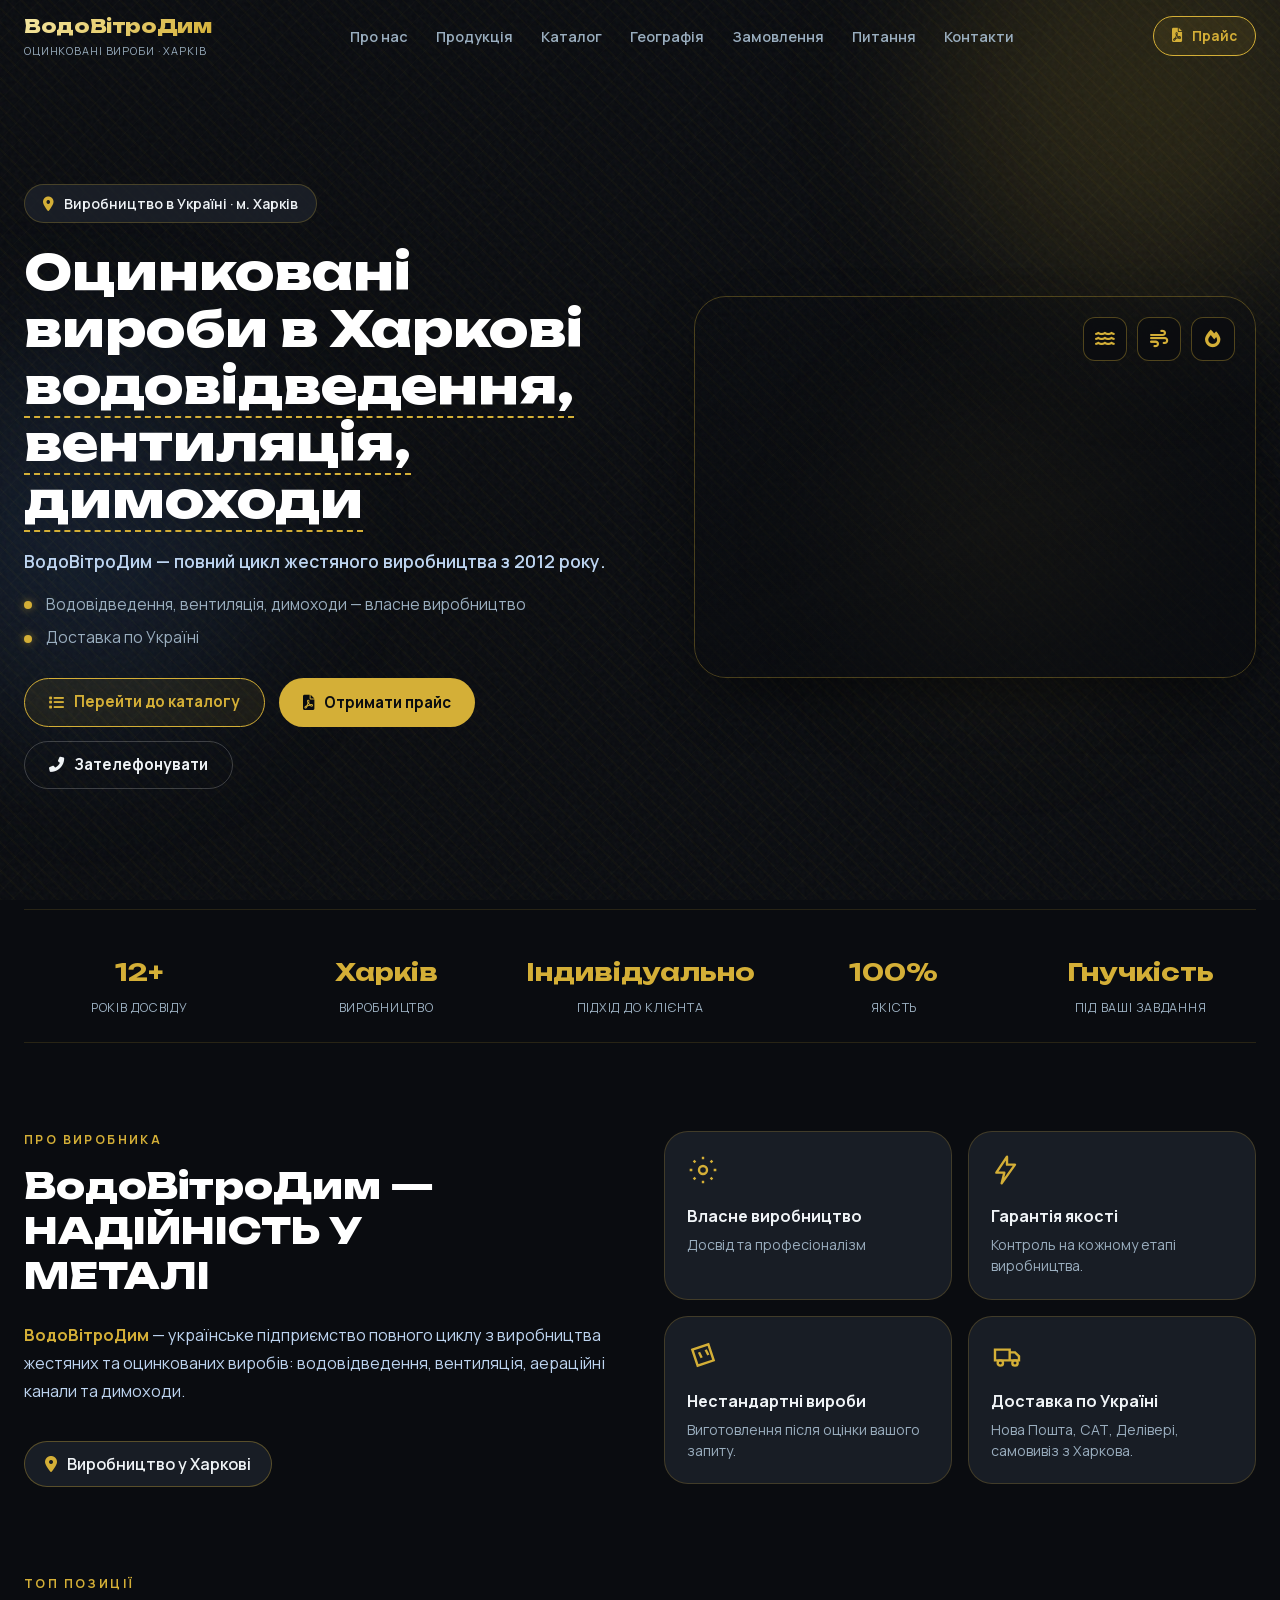
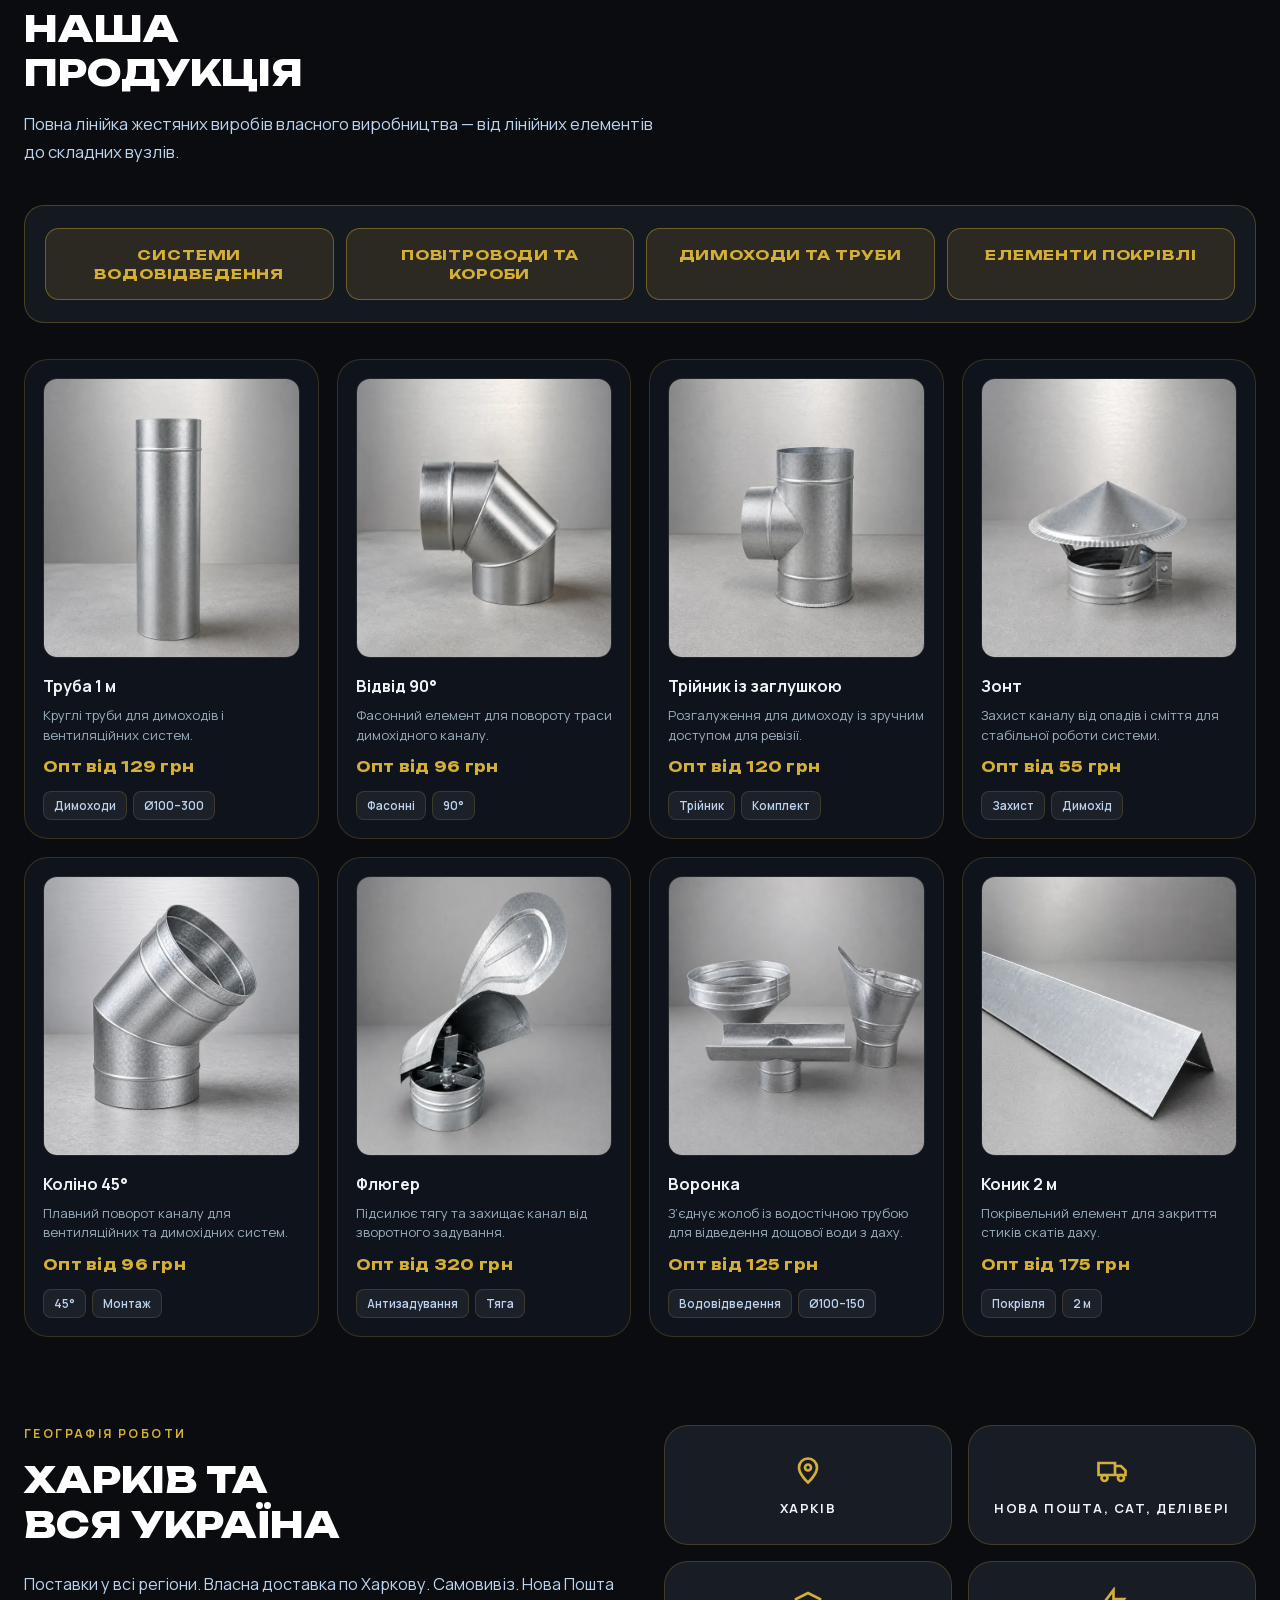
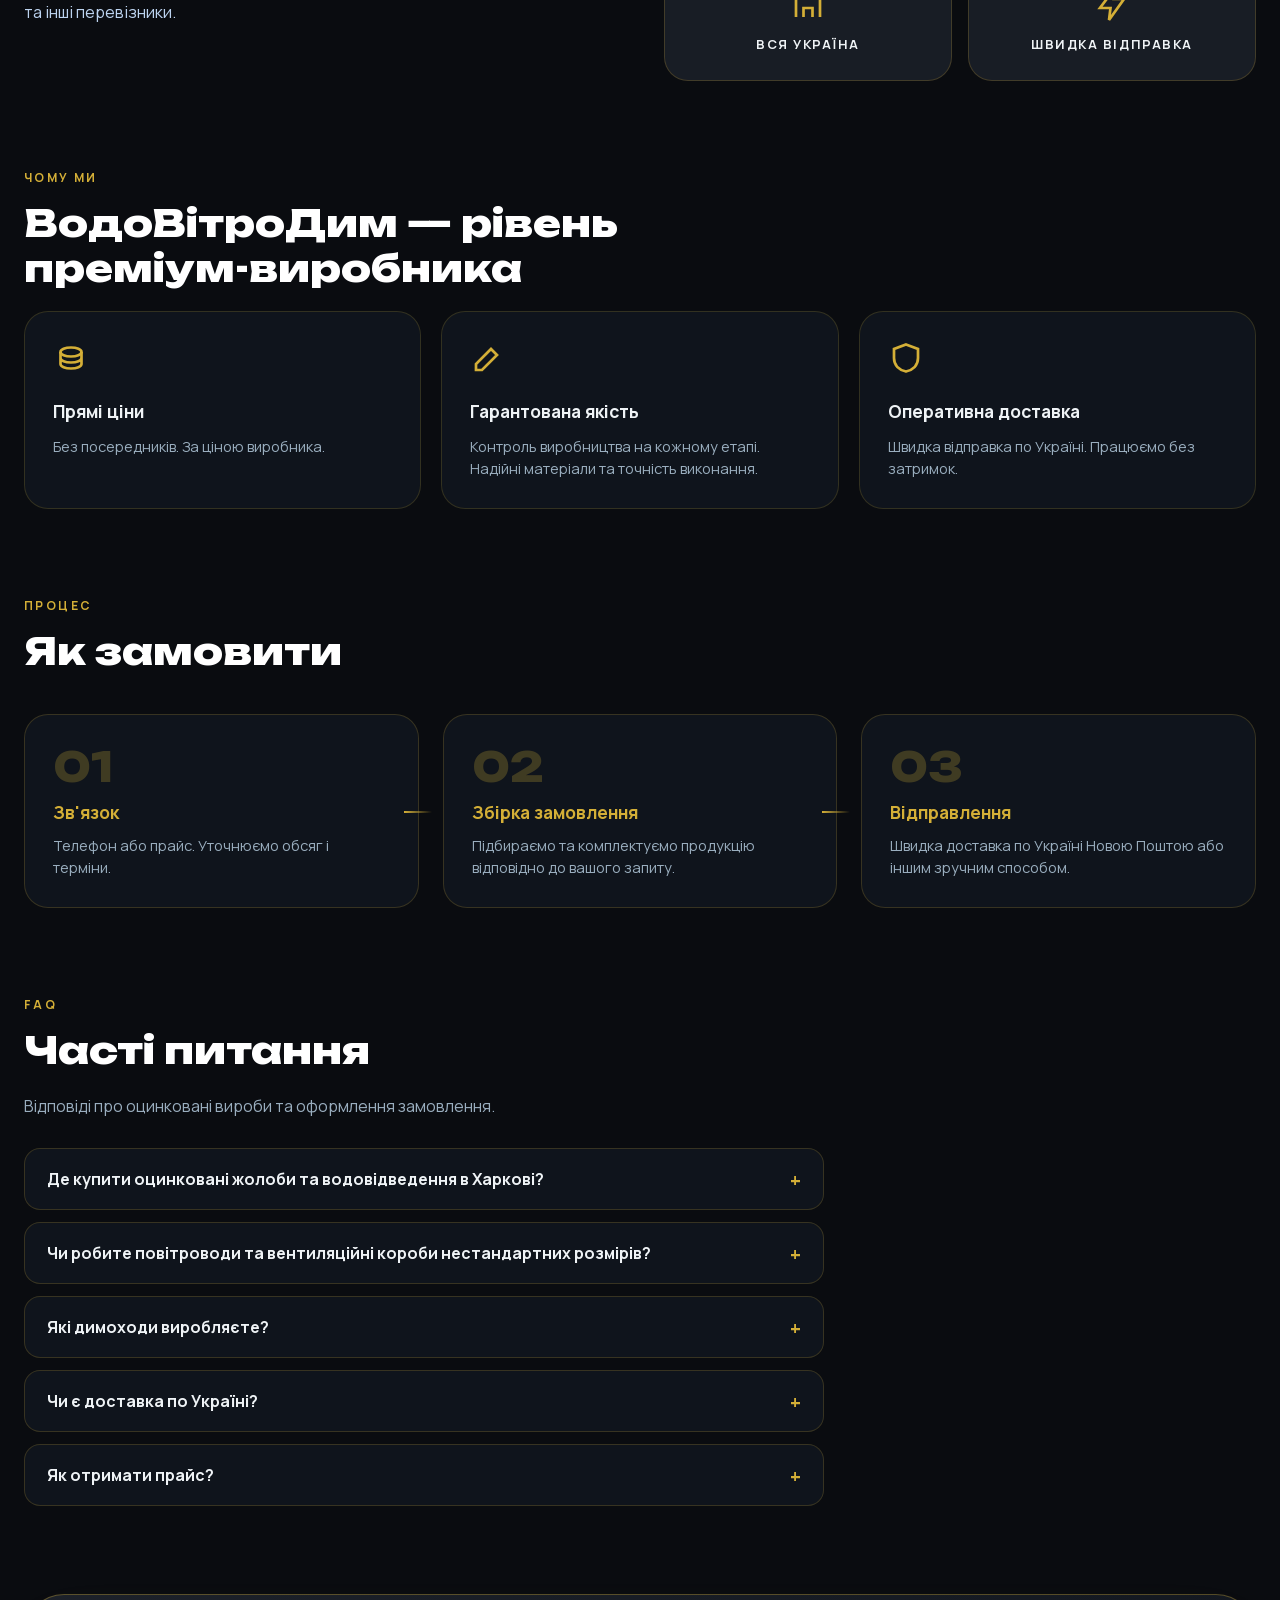
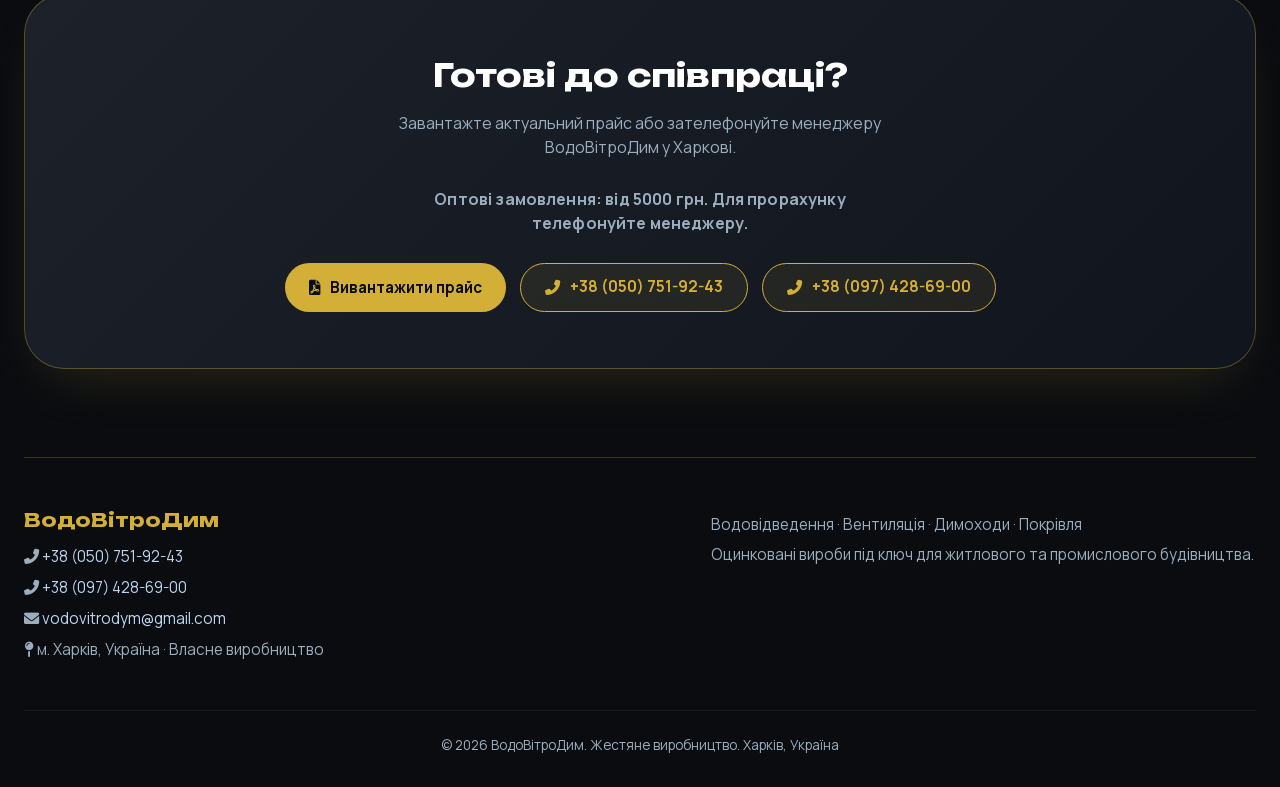
==== commit 4ec6353a: "fix" ====
--- a/index.html
+++ b/index.html
@@ -36,18 +36,20 @@
   
   <link rel="apple-touch-icon" href="/apple-touch-icon.png" sizes="180x180">
   <link rel="manifest" href="/site.webmanifest">
-  <link rel="stylesheet" href="critical.min.css">
+  <link rel="stylesheet" href="critical.min.css?v=20260608-4">
+  <link rel="prefetch" href="catalog.html">
+  <link rel="prefetch" href="catalog.min.css?v=20260608-4" as="style">
   <link rel="preload" as="image" href="/images/hero-900.webp" type="image/webp" fetchpriority="high">
   <link rel="preload" href="webfonts/manrope-600-cyrillic.woff2" as="font" type="font/woff2" crossorigin>
   <link rel="preload" href="webfonts/unbounded-700-cyrillic.woff2" as="font" type="font/woff2" crossorigin>
   <link rel="preload" href="webfonts/fa-solid-900.woff2" as="font" type="font/woff2" crossorigin>
-  <link rel="stylesheet" href="fonts.min.css" media="print" onload="this.media='all'">
-  <link rel="stylesheet" href="icons.min.css" media="print" onload="this.media='all'">
-  <link rel="stylesheet" href="styles.min.css" media="print" onload="this.media='all'">
+  <link rel="stylesheet" href="styles.min.css?v=20260608-4">
+  <link rel="stylesheet" href="fonts.min.css?v=20260608-4" media="print" onload="this.media='all'">
+  <link rel="stylesheet" href="icons.min.css?v=20260608-4" media="print" onload="this.media='all'">
   <noscript>
-    <link rel="stylesheet" href="fonts.min.css">
-    <link rel="stylesheet" href="icons.min.css">
-    <link rel="stylesheet" href="styles.min.css">
+    <link rel="stylesheet" href="fonts.min.css?v=20260608-4">
+    <link rel="stylesheet" href="icons.min.css?v=20260608-4">
+    <link rel="stylesheet" href="styles.min.css?v=20260608-4">
   </noscript>
   <script type="application/ld+json" id="schemaOrg">
 {
@@ -664,8 +666,8 @@
     </div>
   </main>
 
-  <script src="analytics.min.js" defer></script>
-  <script src="main.js" defer></script>
+  <script src="analytics.min.js?v=20260608-4" defer></script>
+  <script src="main.js?v=20260608-4" defer></script>
 </body>
 
 </html>
--- a/critical.min.css
+++ b/critical.min.css
@@ -1 +1 @@
-:root{--bg:#0A0C10;--surface:rgba(17,22,30,0.88);--surface-2:rgba(30,35,44,0.75);--gold:#D4AF37;--gold-light:#EBCB5E;--text:#EFF3F6;--muted:#9aaebf;--header-h:72px;--radius:24px;--font-display:"Unbounded","Manrope",system-ui,sans-serif;--font-body:"Manrope",system-ui,sans-serif;}*,*::before,*::after{box-sizing:border-box;margin:0;padding:0;}html{overflow-x:hidden;scroll-padding-top:calc(var(--header-h)+16px);}body{background:var(--bg);color:var(--text);font-family:var(--font-body);line-height:1.5;overflow-x:hidden;}.orb{position:fixed;border-radius:50%;filter:blur(80px);pointer-events:none;z-index:0;}.orb-1{width:420px;height:420px;top:-120px;right:-80px;background:rgba(212,175,55,0.14);}.orb-2{width:360px;height:360px;bottom:20%;left:-100px;background:rgba(80,140,220,0.12);}.orb-3{width:280px;height:280px;top:45%;right:10%;background:rgba(212,175,55,0.08);}img,picture{max-width:100%;}.container{width:100%;max-width:1280px;margin:0 auto;padding:0 24px;position:relative;z-index:2;}.site-header{position:fixed;top:0;left:0;right:0;z-index:100;height:var(--header-h);}.site-header.is-scrolled{background:rgba(10,12,16,0.82);backdrop-filter:blur(14px);-webkit-backdrop-filter:blur(14px);border-bottom:1px solid rgba(212,175,55,0.25);}.header-inner{height:var(--header-h);display:flex;align-items:center;justify-content:space-between;gap:20px;}.logo{text-decoration:none;color:inherit;}.logo__name{display:block;font-family:var(--font-display);font-size:1.15rem;font-weight:800;background:linear-gradient(135deg,#F5E7A3,var(--gold));-webkit-background-clip:text;background-clip:text;color:transparent;}.logo p{font-size:0.68rem;color:var(--muted);margin-top:2px;}.nav-desktop{display:flex;gap:28px;list-style:none;}.nav-desktop a{color:var(--muted);text-decoration:none;font-weight:600;}.btn{display:inline-flex;align-items:center;gap:10px;padding:12px 24px;border-radius:60px;font-weight:700;text-decoration:none;border:none;cursor:pointer;font-family:inherit;}.btn-gold{background:var(--gold);color:var(--bg);}.btn-outline{border:1.5px solid var(--gold);color:var(--gold);background:rgba(212,175,55,0.08);}.btn-ghost{border:1px solid rgba(255,255,255,0.2);color:var(--text);background:transparent;}.btn-sm{padding:10px 18px;font-size:0.85rem;}.page-main{padding-top:calc(var(--header-h)+24px);}.catalog-page .page-main{padding-top:calc(var(--header-h)+72px);}.hero{display:grid;grid-template-columns:1.05fr 0.95fr;gap:48px;align-items:center;}.hero.section{opacity:1;transform:none;}.hero-title{font-family:var(--font-display);font-size:clamp(2rem,5vw,3.1rem);font-weight:800;line-height:1.15;color:#fff;}.hero-visual{position:relative;border-radius:32px;overflow:hidden;min-height:380px;}.hero-visual picture,.hero-visual img{display:block;width:100%;min-height:380px;object-fit:cover;}@media (max-width:900px){.hero{grid-template-columns:1fr;}.nav-desktop{display:none;}}
+:root{--bg:#0A0C10;--surface:rgba(17,22,30,0.88);--surface-2:rgba(30,35,44,0.75);--gold:#D4AF37;--gold-light:#EBCB5E;--text:#EFF3F6;--muted:#9aaebf;--header-h:72px;--header-real-h:var(--header-h);--header-gap:24px;--radius:24px;--font-display:"Unbounded","Manrope",system-ui,sans-serif;--font-body:"Manrope",system-ui,sans-serif;}*,*::before,*::after{box-sizing:border-box;margin:0;padding:0;}html{overflow-x:hidden;scroll-padding-top:calc(var(--header-h) + 16px);}body{background:var(--bg);color:var(--text);font-family:var(--font-body);line-height:1.5;overflow-x:hidden;padding-top:calc(var(--header-real-h) + var(--header-gap) + env(safe-area-inset-top));}.orb{position:fixed;border-radius:50%;filter:blur(80px);pointer-events:none;z-index:0;}.orb-1{width:420px;height:420px;top:-120px;right:-80px;background:rgba(212,175,55,0.14);}.orb-2{width:360px;height:360px;bottom:20%;left:-100px;background:rgba(80,140,220,0.12);}.orb-3{width:280px;height:280px;top:45%;right:10%;background:rgba(212,175,55,0.08);}img,picture{max-width:100%;}.container{width:100%;max-width:1280px;margin:0 auto;padding:0 24px;position:relative;z-index:2;}.site-header{position:fixed;top:0;left:0;right:0;z-index:100;height:var(--header-h);}.site-header.is-scrolled{background:rgba(10,12,16,0.82);backdrop-filter:blur(14px);-webkit-backdrop-filter:blur(14px);border-bottom:1px solid rgba(212,175,55,0.25);}.header-inner{height:var(--header-h);display:flex;align-items:center;justify-content:space-between;gap:20px;}.logo{text-decoration:none;color:inherit;}.logo__name{display:block;font-family:var(--font-display);font-size:1.15rem;font-weight:800;background:linear-gradient(135deg,#F5E7A3,var(--gold));-webkit-background-clip:text;background-clip:text;color:transparent;}.logo p{font-size:0.68rem;color:var(--muted);margin-top:2px;}.nav-desktop{display:flex;gap:28px;list-style:none;}.nav-desktop a{color:var(--muted);text-decoration:none;font-weight:600;}.btn{display:inline-flex;align-items:center;gap:10px;padding:12px 24px;border-radius:60px;font-weight:700;text-decoration:none;border:none;cursor:pointer;font-family:inherit;}.btn-gold{background:var(--gold);color:var(--bg);}.btn-outline{border:1.5px solid var(--gold);color:var(--gold);background:rgba(212,175,55,0.08);}.btn-ghost{border:1px solid rgba(255,255,255,0.2);color:var(--text);background:transparent;}.btn-sm{padding:10px 18px;font-size:0.85rem;}.page-main{padding-top:0;}.catalog-page .page-main{--header-gap:30px;}.hero{display:grid;grid-template-columns:1.05fr 0.95fr;gap:48px;align-items:center;}.hero.section{opacity:1;transform:none;}.hero-title{font-family:var(--font-display);font-size:clamp(2rem,5vw,3.1rem);font-weight:800;line-height:1.15;color:#fff;}.hero-visual{position:relative;border-radius:32px;overflow:hidden;min-height:380px;}.hero-visual picture,.hero-visual img{display:block;width:100%;min-height:380px;object-fit:cover;}@media (max-width:900px){.hero{grid-template-columns:1fr;}.nav-desktop{display:none;}}
--- a/catalog.min.css
+++ b/catalog.min.css
@@ -0,0 +1 @@
+.catalog-page .catalog-hero{margin-top:22px !important;margin-bottom:100px !important;}body.catalog-page{--header-gap:30px;}@media (max-width:1024px){.catalog-page .catalog-hero{margin-top:8px !important;}}@media (max-width:900px){.catalog-page .catalog-hero{margin-top:0 !important;margin-bottom:40px !important;}.catalog-page .catalog-hero.section{margin-top:0;margin-bottom:32px;}}.catalog-hero__content{max-width:820px;}.catalog-photo-grid{display:grid;grid-template-columns:minmax(260px,380px);gap:14px;}.catalog-photo-grid--narrow{max-width:380px;margin-bottom:24px;}.catalog-photo-grid--three{grid-template-columns:repeat(3,minmax(0,1fr));max-width:none;margin-bottom:24px;}.catalog-photo-grid--three .catalog-photo-card img{height:360px;}.catalog-page .catalog-hero .catalog-photo-grid{margin-top:44px !important;}.catalog-page .catalog-hero+.section{margin-top:24px !important;}.catalog-photo-card{margin:0;background:var(--surface);border:1px solid rgba(212,175,55,0.24);border-radius:16px;overflow:hidden;}.catalog-photo-card picture{display:block;width:100%;}.catalog-photo-card img{width:100%;height:140px;object-fit:cover;display:block;background:rgba(30,35,44,0.8);}.catalog-photo-card figcaption{margin:0;padding:4px 12px 6px;font-size:0.78rem;color:var(--muted);}.catalog-photo-card--single img{height:350px;}.catalog-split{display:grid;grid-template-columns:minmax(260px,380px) 1fr;gap:18px;align-items:start;}.catalog-table-wrap{width:100%;overflow-x:auto;border-radius:20px;border:1px solid rgba(212,175,55,0.24);background:var(--surface);}.catalog-table{width:100%;min-width:980px;border-collapse:collapse;font-size:0.9rem;}.catalog-table th,.catalog-table td{padding:14px 16px;text-align:left;border-bottom:1px solid rgba(255,255,255,0.08);vertical-align:top;}.catalog-table th{background:rgba(212,175,55,0.14);color:var(--gold);font-family:var(--font-display);font-size:0.75rem;letter-spacing:0.06em;text-transform:uppercase;text-align:center;white-space:nowrap;}.catalog-table td:first-child{font-family:var(--font-display);font-weight:700;color:var(--gold);text-align:center;white-space:nowrap;}.catalog-table td:not(:first-child){text-align:center;white-space:nowrap;}.catalog-table tbody tr:hover{background:rgba(212,175,55,0.07);}.catalog-table--compact{min-width:420px;}.catalog-anchor{display:block;height:0;scroll-margin-top:100px;}#vodovidvedennya,#pokrivlya,#povitrovody,#dimokhody{scroll-margin-top:100px;}.catalog-subheading{font-family:var(--font-display);font-size:clamp(1rem,2vw,1.25rem);font-weight:700;text-transform:uppercase;letter-spacing:0.06em;color:var(--gold);margin:0 0 16px;}.catalog-subheading--spaced{margin-top:40px;}.catalog-grid{grid-template-columns:repeat(3,1fr);}@media (max-width:640px){.catalog-photo-grid--three{grid-template-columns:repeat(3,minmax(0,1fr));gap:10px;margin-bottom:18px;}.catalog-photo-grid--three .catalog-photo-card img{height:92px;}.catalog-split{grid-template-columns:1fr;}.catalog-table-wrap{overflow-x:visible;border:0;background:transparent;}.catalog-table,.catalog-table--compact{min-width:0;width:100%;border-collapse:separate;border-spacing:0 10px;}.catalog-table thead{position:absolute;width:1px;height:1px;margin:-1px;padding:0;overflow:hidden;clip:rect(0,0,0,0);border:0;}.catalog-table tbody tr{display:block;background:var(--surface);border:1px solid rgba(212,175,55,0.24);border-radius:14px;padding:10px 12px;}.catalog-table tbody tr:hover{background:var(--surface);}.catalog-table td{display:flex;align-items:baseline;justify-content:space-between;gap:10px;width:100%;padding:8px 0;border:0;text-align:right !important;white-space:normal !important;}.catalog-table td::before{content:attr(data-label);color:#bdd4f0;font-size:0.72rem;font-weight:700;letter-spacing:0.04em;text-transform:uppercase;text-align:left;flex:1 1 auto;min-width:42%;}.catalog-table td:first-child{color:var(--gold);text-align:right !important;}}
--- a/styles.min.css
+++ b/styles.min.css
@@ -1 +1 @@
-::selection{background:#D4AF37;color:#0A0C10;}:root{--bg:#0A0C10;--surface:rgba(17,22,30,0.88);--surface-2:rgba(30,35,44,0.75);--gold:#D4AF37;--gold-light:#EBCB5E;--text:#EFF3F6;--muted:#9aaebf;--accent-blue:rgba(80,140,220,0.12);--header-h:72px;--radius:24px;--font-display:'Unbounded','Manrope',sans-serif;--font-body:'Manrope',system-ui,sans-serif;}*{margin:0;padding:0;box-sizing:border-box;}html{scroll-behavior:smooth;scroll-padding-top:calc(var(--header-h)+16px);overflow-x:hidden;overflow-x:clip;}body{background-color:var(--bg);font-family:var(--font-body);color:var(--text);overflow-x:hidden;overflow-x:clip;line-height:1.5;-webkit-text-size-adjust:100%;}img,video,svg:not(.icon-svg){max-width:100%;}body::before{content:"";position:fixed;inset:0;background-image:repeating-linear-gradient(45deg,rgba(255,215,0,0.025) 0 2px,transparent 2px 10px),repeating-linear-gradient(135deg,rgba(200,180,100,0.02) 0 1px,transparent 1px 14px);pointer-events:none;z-index:0;}body::after{content:"";position:fixed;inset:0;opacity:0.04;pointer-events:none;z-index:1;background-image:url("data:image/svg+xml,%3Csvg viewBox='0 0 256 256' xmlns='http://www.w3.org/2000/svg'%3E%3Cfilter id='n'%3E%3CfeTurbulence type='fractalNoise' baseFrequency='0.85' numOctaves='4' stitchTiles='stitch'/%3E%3C/filter%3E%3Crect width='100%25' height='100%25' filter='url(%23n)'/%3E%3C/svg%3E");}.orb{position:fixed;border-radius:50%;filter:blur(80px);pointer-events:none;z-index:0;}.orb-1{width:420px;height:420px;top:-120px;right:-80px;background:rgba(212,175,55,0.14);}.orb-2{width:360px;height:360px;bottom:20%;left:-100px;background:var(--accent-blue);}.orb-3{width:280px;height:280px;top:45%;right:10%;background:rgba(212,175,55,0.08);}.container{width:100%;max-width:1280px;margin:0 auto;padding:0 24px;position:relative;z-index:2;}.display-title,.hero-title,.manufacturer-title,.products-title,.section-heading{font-family:var(--font-display);}.site-header{position:fixed;top:0;left:0;right:0;z-index:100;height:var(--header-h);transition:background 0.35s,border-color 0.35s,box-shadow 0.35s;}.site-header.is-scrolled{background:rgba(10,12,16,0.82);backdrop-filter:blur(14px);-webkit-backdrop-filter:blur(14px);border-bottom:1px solid rgba(212,175,55,0.25);box-shadow:0 8px 32px rgba(0,0,0,0.35);}.header-inner{height:var(--header-h);display:flex;align-items:center;justify-content:space-between;gap:20px;}.logo{text-decoration:none;color:inherit;flex-shrink:0;}.logo__name{display:block;font-family:var(--font-display);font-size:1.15rem;font-weight:800;letter-spacing:-0.02em;background:linear-gradient(135deg,#F5E7A3,var(--gold));-webkit-background-clip:text;background-clip:text;color:transparent;}.logo p{font-size:0.68rem;letter-spacing:0.08em;text-transform:uppercase;color:var(--muted);margin-top:2px;}.nav-desktop{display:flex;align-items:center;gap:28px;list-style:none;}.nav-desktop a{color:var(--muted);text-decoration:none;font-size:0.9rem;font-weight:600;transition:color 0.2s;}.nav-desktop a:hover{color:var(--gold);}.header-actions{display:flex;align-items:center;gap:12px;}.burger{display:none;width:44px;height:44px;border:1px solid rgba(212,175,55,0.35);border-radius:12px;background:rgba(30,35,44,0.6);color:var(--gold);font-size:1.2rem;cursor:pointer;}.nav-mobile{display:none;position:fixed;inset:0;z-index:110;background:rgba(10,12,16,0.96);backdrop-filter:blur(12px);flex-direction:column;align-items:center;justify-content:center;gap:28px;padding:80px 24px;opacity:0;pointer-events:none;transition:opacity 0.3s;}.nav-mobile.is-open{opacity:1;pointer-events:auto;}.nav-mobile a{font-family:var(--font-display);font-size:1.25rem;color:var(--text);text-decoration:none;font-weight:600;}.nav-mobile-close{position:absolute;top:14px;right:24px;width:44px;height:44px;border:1px solid rgba(212,175,55,0.35);border-radius:12px;background:rgba(30,35,44,0.85);color:var(--gold);font-size:1.35rem;cursor:pointer;z-index:111;display:flex;align-items:center;justify-content:center;}.burger.is-open{visibility:hidden;opacity:0;pointer-events:none;}.btn{display:inline-flex;align-items:center;justify-content:center;gap:10px;padding:12px 24px;border-radius:60px;font-weight:700;font-size:0.95rem;cursor:pointer;transition:transform 0.2s,box-shadow 0.2s,background 0.2s,color 0.2s;text-decoration:none;border:none;font-family:inherit;}.btn-gold{background:var(--gold);color:var(--bg);}.btn-gold:hover{background:var(--gold-light);transform:translateY(-2px);box-shadow:0 10px 28px rgba(212,175,55,0.35);}.btn-outline{background:rgba(212,175,55,0.08);border:1.5px solid var(--gold);color:var(--gold);}.btn-outline:hover{background:var(--gold);color:var(--bg);}.btn-ghost{background:transparent;border:1px solid rgba(255,255,255,0.2);color:var(--text);}.btn-ghost:hover{border-color:var(--gold);color:var(--gold);}.btn-sm{padding:10px 18px;font-size:0.85rem;}.section{margin:88px 0;opacity:0;transition:opacity 0.8s cubic-bezier(0.22,1,0.36,1),transform 0.8s cubic-bezier(0.22,1,0.36,1);}.section--from-left{transform:translateX(-72px);}.section--from-right{transform:translateX(72px);}.section.visible{opacity:1;transform:translateX(0);}.reveal-from-left,.reveal-from-right{opacity:0;transition:opacity 0.6s ease,transform 0.6s ease;}.reveal-from-left{transform:translateX(-40px);}.reveal-from-right{transform:translateX(40px);}.section.visible .reveal-from-left,.section.visible .reveal-from-right{opacity:1;transform:translateX(0);}@media (prefers-reduced-motion:reduce){.section,.reveal-from-left,.reveal-from-right{transition:none;opacity:1;transform:none;}}.section-label{font-size:0.75rem;font-weight:700;letter-spacing:0.2em;text-transform:uppercase;color:var(--gold);margin-bottom:14px;}.section-heading{font-size:clamp(1.75rem,4vw,2.35rem);font-weight:800;line-height:1.2;color:#fff;margin-bottom:20px;}.section-heading span{display:block;}.page-main{padding-top:calc(var(--header-h)+24px);overflow-x:clip;}.hero{display:grid;grid-template-columns:1.05fr 0.95fr;gap:48px;align-items:center;padding-bottom:32px;width:100%;min-width:0;}.hero-content,.hero-visual{min-width:0;max-width:100%;}.hero.section.section--from-left,.hero.section.section--from-right{transform:none;opacity:1;}.badge-ukraine{display:inline-flex;align-items:center;gap:10px;background:var(--surface-2);padding:8px 18px;border-radius:40px;font-weight:600;font-size:0.88rem;border:1px solid rgba(212,175,55,0.25);margin-bottom:20px;}.badge-ukraine i{color:var(--gold);}.hero-title{font-size:clamp(2rem,5vw,3.1rem);font-weight:800;line-height:1.15;color:#fff;overflow-wrap:break-word;}.hero-accent{color:#fff;border-bottom:2px dashed var(--gold);}.hero-lead{margin-top:20px;font-size:1.1rem;color:#BDD4F0;font-weight:600;}.hero-bullets{list-style:none;margin-top:18px;}.hero-bullets li{position:relative;padding-left:22px;margin-bottom:10px;color:var(--muted);font-size:0.98rem;}.hero-bullets li::before{content:"";position:absolute;left:0;top:0.55em;width:8px;height:8px;border-radius:50%;background:var(--gold);box-shadow:0 0 8px rgba(212,175,55,0.6);}.hero-cta{display:flex;flex-wrap:wrap;gap:14px;margin-top:28px;}.hero-visual{position:relative;border-radius:32px;overflow:hidden;min-height:380px;border:1px solid rgba(212,175,55,0.3);box-shadow:0 24px 60px -20px rgba(0,0,0,0.6);}.hero-visual picture{display:block;width:100%;height:100%;min-height:380px;}.hero-visual img{width:100%;max-width:100%;height:100%;object-fit:cover;display:block;min-height:380px;}.hero-visual-overlay{position:absolute;inset:0;background:linear-gradient(160deg,rgba(10,12,16,0.15) 0%,rgba(10,12,16,0.75) 100%);}.hero-visual-caption{position:absolute;bottom:0;left:0;right:0;padding:24px;font-weight:600;font-size:0.95rem;background:linear-gradient(transparent,rgba(10,12,16,0.9));}.hero-visual-icons{position:absolute;top:20px;right:20px;display:flex;gap:10px;}.hero-visual-icons span{width:44px;height:44px;border-radius:12px;background:rgba(10,12,16,0.65);backdrop-filter:blur(8px);border:1px solid rgba(212,175,55,0.35);display:flex;align-items:center;justify-content:center;color:var(--gold);font-size:1.1rem;}.trust-strip{display:grid;grid-template-columns:repeat(5,1fr);gap:16px;padding:28px 0 8px;border-top:1px solid rgba(212,175,55,0.15);border-bottom:1px solid rgba(212,175,55,0.15);margin-bottom:24px;}.trust-item{text-align:center;padding:16px 8px;}.trust-item strong{display:block;font-family:var(--font-display);font-size:1.5rem;color:var(--gold);margin-bottom:4px;}.trust-item span{font-size:0.78rem;color:var(--muted);text-transform:uppercase;letter-spacing:0.06em;}.manufacturer{display:grid;grid-template-columns:1fr 1fr;gap:48px;align-items:start;}.manufacturer-title{font-size:clamp(1.6rem,3.5vw,2.25rem);font-weight:800;line-height:1.25;margin-bottom:24px;color:#fff;}.manufacturer-title span{display:block;}.manufacturer-text p{color:#BDD4F0;font-size:1.02rem;line-height:1.7;margin-bottom:16px;}.brand-highlight{color:var(--gold);}.manufacturer-location{display:inline-flex;align-items:center;gap:10px;margin-top:20px;padding:10px 20px;background:var(--surface-2);border-radius:40px;border:1px solid rgba(212,175,55,0.35);font-weight:600;}.manufacturer-location i{color:var(--gold);}.manufacturer-features{display:grid;grid-template-columns:1fr 1fr;gap:16px;}.manufacturer-feature{background:var(--surface-2);border-radius:var(--radius);padding:22px;border:1px solid rgba(212,175,55,0.22);transition:transform 0.25s,border-color 0.25s,box-shadow 0.25s;}.manufacturer-feature:hover{transform:translateY(-4px);border-color:rgba(212,175,55,0.5);box-shadow:0 14px 32px -12px rgba(212,175,55,0.25);}.icon-svg{width:32px;height:32px;color:var(--gold);margin-bottom:12px;}.manufacturer-feature h3{font-size:1rem;font-weight:700;margin-bottom:6px;}.manufacturer-feature p{font-size:0.88rem;color:var(--muted);line-height:1.5;}.geography-tile{text-align:center;display:flex;flex-direction:column;align-items:center;justify-content:center;min-height:120px;}.geography-tile .icon-svg{width:36px;height:36px;margin-bottom:12px;}.geography-tile h3{font-size:0.8rem;letter-spacing:0.12em;margin:0;}.products-header{margin-bottom:40px;max-width:640px;}.products-title{font-size:clamp(1.6rem,3.5vw,2.25rem);font-weight:800;line-height:1.2;margin-bottom:16px;color:#fff;}.products-intro{color:#BDD4F0;font-size:1.05rem;line-height:1.65;}.production-directions{display:flex;flex-wrap:wrap;justify-content:center;gap:12px;margin-bottom:36px;padding:22px 20px;border-radius:20px;background:rgba(30,35,44,0.55);border:1px solid rgba(212,175,55,0.28);}.direction-label{flex:1 1 220px;max-width:300px;min-width:0;overflow-wrap:break-word;font-family:var(--font-display);font-size:clamp(0.7rem,1.5vw,0.88rem);font-weight:700;text-transform:uppercase;letter-spacing:0.06em;line-height:1.35;text-align:center;padding:16px 14px;border-radius:14px;background:rgba(212,175,55,0.12);border:1px solid rgba(212,175,55,0.4);color:var(--gold);}a.direction-label--link{display:block;text-decoration:none;cursor:pointer;transition:background 0.2s ease,border-color 0.2s ease,color 0.2s ease,transform 0.2s ease;}a.direction-label--link:hover,a.direction-label--link:focus-visible{background:rgba(212,175,55,0.22);border-color:rgba(212,175,55,0.65);color:#fff;transform:translateY(-2px);}a.direction-label--link:focus-visible{outline:2px solid var(--gold);outline-offset:2px;}.products-catalog{margin-top:8px;}.products-grid{display:grid;grid-template-columns:repeat(4,1fr);gap:18px;}.product-card{background:var(--surface);border-radius:var(--radius);padding:18px;border:1px solid rgba(212,175,55,0.2);display:flex;flex-direction:column;transition:transform 0.3s,border-color 0.3s,box-shadow 0.3s;overflow:hidden;position:relative;}a.product-card{text-decoration:none;color:inherit;}.product-card::before{content:"";position:absolute;inset:0;background:linear-gradient(135deg,rgba(212,175,55,0.07),transparent 55%);opacity:0;transition:opacity 0.3s;pointer-events:none;}.product-card:hover{transform:translateY(-6px);border-color:rgba(212,175,55,0.5);box-shadow:0 20px 48px -16px rgba(212,175,55,0.28);}.product-card:hover::before{opacity:1;}.product-card--hit{border-color:rgba(212,175,55,0.5);}.product-card picture{display:block;width:100%;}.product-card-thumb{width:100%;height:280px;object-fit:cover;object-position:center;border-radius:14px;margin-bottom:12px;border:1px solid rgba(255,255,255,0.08);}.product-card-thumb--right{object-position:right;}.product-card h3{font-size:1rem;font-weight:700;line-height:1.35;margin-bottom:8px;}.product-card-desc{font-size:0.82rem;color:var(--muted);line-height:1.5;flex:1;margin-bottom:12px;}.product-card-price{font-family:var(--font-display);font-size:0.9rem;font-weight:700;color:var(--gold);margin:0 0 12px;letter-spacing:0.02em;}.product-badge{display:inline-block;font-size:0.65rem;font-weight:800;letter-spacing:0.06em;text-transform:uppercase;padding:4px 10px;border-radius:40px;margin-bottom:8px;background:rgba(212,175,55,0.12);color:var(--gold);border:1px solid rgba(212,175,55,0.3);width:fit-content;}.product-badge--hit{background:var(--gold);color:var(--bg);border-color:var(--gold);}.product-tags{display:flex;flex-wrap:wrap;gap:6px;margin-top:auto;}.product-tag{font-size:0.72rem;font-weight:600;padding:5px 10px;border-radius:8px;background:rgba(30,35,44,0.9);color:#BDD4F0;border:1px solid rgba(212,175,55,0.18);}.why-grid{display:grid;grid-template-columns:repeat(3,1fr);gap:20px;}.why-card{background:var(--surface);border-radius:var(--radius);padding:28px;border:1px solid rgba(212,175,55,0.18);transition:transform 0.25s,border-color 0.25s;}.why-card:hover{transform:translateY(-4px);border-color:rgba(212,175,55,0.4);}.why-card .icon-svg{width:36px;height:36px;margin-bottom:16px;}.why-card h3{font-size:1.1rem;margin-bottom:10px;}.why-card p{font-size:0.92rem;color:var(--muted);line-height:1.55;}.steps-grid{display:grid;grid-template-columns:repeat(3,1fr);gap:24px;margin-top:40px;}.step-card{position:relative;padding:32px 28px 28px;background:var(--surface);border-radius:var(--radius);border:1px solid rgba(212,175,55,0.2);}.step-card::after{content:"";position:absolute;top:50%;right:-14px;width:28px;height:2px;background:linear-gradient(90deg,var(--gold),transparent);display:none;}.step-num{font-family:var(--font-display);font-size:2.5rem;font-weight:800;color:rgba(212,175,55,0.25);line-height:1;margin-bottom:12px;}.step-card h3{font-size:1.1rem;margin-bottom:8px;color:var(--gold);}.step-card p{font-size:0.92rem;color:var(--muted);line-height:1.55;}.faq-intro{color:var(--muted);max-width:640px;margin-bottom:28px;line-height:1.65;}.faq-list{display:flex;flex-direction:column;gap:12px;max-width:800px;}.faq-item{background:var(--surface);border:1px solid rgba(212,175,55,0.2);border-radius:16px;overflow:hidden;}.faq-item summary{padding:18px 22px;font-weight:700;cursor:pointer;list-style:none;color:var(--text);}.faq-item summary::-webkit-details-marker{display:none;}.faq-item summary::after{content:"+";float:right;color:var(--gold);font-size:1.2rem;}.faq-item[open] summary::after{content:"−";}.faq-answer{padding:0 22px 18px;}.faq-answer p{color:var(--muted);line-height:1.65;font-size:0.95rem;}.faq-answer a{color:#BDD4F0;text-decoration:none;}.faq-answer a:hover{color:var(--gold);}.cta-section{text-align:center;padding:56px 40px;border-radius:40px;background:linear-gradient(135deg,rgba(30,35,44,0.95),rgba(17,22,30,0.98));border:1px solid rgba(212,175,55,0.35);box-shadow:0 24px 60px -24px rgba(212,175,55,0.2);}.cta-section h2{font-family:var(--font-display);font-size:clamp(1.5rem,3vw,2rem);margin-bottom:12px;color:#fff;}.cta-section p{color:var(--muted);max-width:520px;margin:0 auto 28px;}.cta-note{margin-top:10px;margin-bottom:18px;max-width:760px;color:#BDD4F0;font-weight:700;letter-spacing:0.01em;}.cta-buttons{display:flex;flex-wrap:wrap;gap:14px;justify-content:center;}.footer{border-top:1px solid rgba(212,175,55,0.25);padding:48px 0 32px;margin-top:40px;display:grid;grid-template-columns:1.2fr 1fr;gap:32px;}.footer-brand h3{font-family:var(--font-display);color:var(--gold);font-size:1.2rem;margin-bottom:12px;}.footer-brand p,.footer-col p{color:var(--muted);margin:8px 0;font-size:0.95rem;}.footer-brand a,.footer-col a{color:#BDD4F0;text-decoration:none;transition:color 0.2s;}.footer-brand a:hover,.footer-col a:hover{color:var(--gold);}.footer-brand a:visited,.footer-col a:visited{color:#BDD4F0;}.footer-copy{grid-column:1 / -1;padding-top:24px;margin-top:8px;border-top:1px solid rgba(255,255,255,0.06);font-size:0.85rem;color:var(--muted);text-align:center;}@media (min-width:901px){.step-card:not(:last-child)::after{display:block;}}@media (max-width:1024px){.catalog-page .page-main{padding-top:calc(var(--header-h)+20px) !important;}.catalog-page .catalog-hero{margin-top:8px !important;}.products-grid{grid-template-columns:repeat(2,1fr);}.catalog-grid{grid-template-columns:repeat(2,1fr);}.catalog-photo-grid{grid-template-columns:minmax(240px,340px);}.catalog-photo-grid--three{grid-template-columns:repeat(2,minmax(0,1fr));}.catalog-split{grid-template-columns:1fr;}.direction-label{flex:1 1 45%;}.trust-strip.section{margin-top:32px;margin-bottom:40px;}.trust-strip{display:flex;flex-wrap:nowrap;gap:10px;overflow-x:auto;overscroll-behavior-x:contain;-webkit-overflow-scrolling:touch;scroll-snap-type:x proximity;scroll-padding-inline:24px;padding:16px 24px 20px;margin-inline:-24px;max-width:calc(100%+48px);scrollbar-width:none;}.trust-strip::-webkit-scrollbar{display:none;}.trust-item{flex:0 0 148px;scroll-snap-align:start;padding:14px 12px;background:rgba(30,35,44,0.55);border:1px solid rgba(212,175,55,0.18);border-radius:14px;}.trust-item strong{font-size:1.15rem;line-height:1.2;margin-bottom:6px;}.trust-item span{font-size:0.65rem;letter-spacing:0.04em;line-height:1.35;}}@media (max-width:900px){.nav-desktop,.header-actions .btn-outline.header-price{display:none;}.burger{display:flex;align-items:center;justify-content:center;}.header-actions .btn-sm{padding:7px 12px;font-size:0.72rem;gap:6px;border-radius:40px;white-space:nowrap;}.header-actions .btn-sm i{font-size:0.75rem;}.nav-mobile{display:flex;}.page-main{padding-top:var(--header-h);}.catalog-page .page-main{padding-top:calc(var(--header-h)+30px);}.catalog-page .catalog-hero{margin-top:0 !important;margin-bottom:40px !important;}.catalog-page .catalog-hero.section{margin-top:0;margin-bottom:32px;}.hero.section{margin-top:44px;margin-bottom:44px;}.hero{grid-template-columns:1fr;justify-items:center;gap:24px;padding-bottom:16px;}.hero-content{display:flex;flex-direction:column;align-items:center;width:100%;text-align:center;}.hero-visual{width:100%;}.hero-bullets{text-align:left;max-width:400px;margin-left:auto;margin-right:auto;}.hero-cta{justify-content:center;}.manufacturer{grid-template-columns:1fr;}.manufacturer-title,.section-label,.products-header{text-align:center;}.manufacturer-location{display:flex;justify-content:center;width:100%;}.why-grid,.steps-grid{grid-template-columns:1fr;}.step-card::after{display:none !important;}.footer{grid-template-columns:1fr;text-align:center;}}@media (max-width:1024px){.section--from-left,.section--from-right,.section.visible,.reveal-from-left,.reveal-from-right{transform:none;}.section.visible .reveal-from-left,.section.visible .reveal-from-right{transform:none;}.orb-1{width:280px;height:280px;right:-140px;}.orb-2{width:240px;height:240px;left:-140px;}.orb-3{width:180px;height:180px;right:-40px;}}@media (max-width:640px){.cta-section{padding:40px 20px;}.products-grid{grid-template-columns:1fr;}.catalog-grid{grid-template-columns:1fr;}.catalog-photo-grid{grid-template-columns:1fr;}.catalog-photo-grid--three{grid-template-columns:1fr;}.catalog-split{grid-template-columns:1fr;}.catalog-table-wrap{overflow-x:visible;border:0;background:transparent;}.catalog-table{min-width:0;width:100%;border-collapse:separate;border-spacing:0 10px;}.catalog-table thead{position:absolute;width:1px;height:1px;margin:-1px;padding:0;overflow:hidden;clip:rect(0,0,0,0);border:0;}.catalog-table tbody tr{display:block;background:var(--surface);border:1px solid rgba(212,175,55,0.24);border-radius:14px;padding:10px 12px;}.catalog-table td{display:flex;align-items:baseline;justify-content:space-between;gap:10px;width:100%;padding:8px 0;border:0;text-align:right !important;white-space:normal !important;}.catalog-table td::before{content:attr(data-label);color:#bdd4f0;font-size:0.72rem;font-weight:700;letter-spacing:0.04em;text-transform:uppercase;text-align:left;flex:1 1 auto;min-width:42%;}.catalog-table td:first-child{color:var(--gold);text-align:right !important;}.direction-label{flex:1 1 100%;max-width:none;}.manufacturer-features{grid-template-columns:1fr;}.trust-item{flex:0 0 136px;}.hero-visual{min-height:280px;}.hero-visual img{min-height:280px;}}
+::selection{background:#D4AF37;color:#0A0C10;}:root{--bg:#0A0C10;--surface:rgba(17,22,30,0.88);--surface-2:rgba(30,35,44,0.75);--gold:#D4AF37;--gold-light:#EBCB5E;--text:#EFF3F6;--muted:#9aaebf;--accent-blue:rgba(80,140,220,0.12);--header-h:72px;--header-real-h:var(--header-h);--header-gap:24px;--radius:24px;--font-display:'Unbounded','Manrope',sans-serif;--font-body:'Manrope',system-ui,sans-serif;}*{margin:0;padding:0;box-sizing:border-box;}html{scroll-behavior:smooth;scroll-padding-top:calc(var(--header-h) + 16px);overflow-x:hidden;overflow-x:clip;}body{background-color:var(--bg);font-family:var(--font-body);color:var(--text);overflow-x:hidden;overflow-x:clip;padding-top:calc(var(--header-real-h) + var(--header-gap) + env(safe-area-inset-top));line-height:1.5;-webkit-text-size-adjust:100%;}img,video,svg:not(.icon-svg){max-width:100%;}body::before{content:"";position:fixed;inset:0;background-image:repeating-linear-gradient(45deg,rgba(255,215,0,0.025) 0 2px,transparent 2px 10px),repeating-linear-gradient(135deg,rgba(200,180,100,0.02) 0 1px,transparent 1px 14px);pointer-events:none;z-index:0;}body::after{content:"";position:fixed;inset:0;opacity:0.04;pointer-events:none;z-index:1;background-image:url("data:image/svg+xml,%3Csvg viewBox='0 0 256 256' xmlns='http://www.w3.org/2000/svg'%3E%3Cfilter id='n'%3E%3CfeTurbulence type='fractalNoise' baseFrequency='0.85' numOctaves='4' stitchTiles='stitch'/%3E%3C/filter%3E%3Crect width='100%25' height='100%25' filter='url(%23n)'/%3E%3C/svg%3E");}.orb{position:fixed;border-radius:50%;filter:blur(80px);pointer-events:none;z-index:0;}.orb-1{width:420px;height:420px;top:-120px;right:-80px;background:rgba(212,175,55,0.14);}.orb-2{width:360px;height:360px;bottom:20%;left:-100px;background:var(--accent-blue);}.orb-3{width:280px;height:280px;top:45%;right:10%;background:rgba(212,175,55,0.08);}.container{width:100%;max-width:1280px;margin:0 auto;padding:0 24px;position:relative;z-index:2;}.display-title,.hero-title,.manufacturer-title,.products-title,.section-heading{font-family:var(--font-display);}.site-header{position:fixed;top:0;left:0;right:0;z-index:100;height:var(--header-h);transition:background 0.35s,border-color 0.35s,box-shadow 0.35s;}.site-header.is-scrolled{background:rgba(10,12,16,0.82);backdrop-filter:blur(14px);-webkit-backdrop-filter:blur(14px);border-bottom:1px solid rgba(212,175,55,0.25);box-shadow:0 8px 32px rgba(0,0,0,0.35);}.header-inner{height:var(--header-h);display:flex;align-items:center;justify-content:space-between;gap:20px;}.logo{text-decoration:none;color:inherit;flex-shrink:0;}.logo__name{display:block;font-family:var(--font-display);font-size:1.15rem;font-weight:800;letter-spacing:-0.02em;background:linear-gradient(135deg,#F5E7A3,var(--gold));-webkit-background-clip:text;background-clip:text;color:transparent;}.logo p{font-size:0.68rem;letter-spacing:0.08em;text-transform:uppercase;color:var(--muted);margin-top:2px;}.nav-desktop{display:flex;align-items:center;gap:28px;list-style:none;}.nav-desktop a{color:var(--muted);text-decoration:none;font-size:0.9rem;font-weight:600;transition:color 0.2s;}.nav-desktop a:hover{color:var(--gold);}.header-actions{display:flex;align-items:center;gap:12px;}.burger{display:none;width:44px;height:44px;border:1px solid rgba(212,175,55,0.35);border-radius:12px;background:rgba(30,35,44,0.6);color:var(--gold);font-size:1.2rem;cursor:pointer;}.nav-mobile{display:none;position:fixed;inset:0;z-index:110;background:rgba(10,12,16,0.96);backdrop-filter:blur(12px);flex-direction:column;align-items:center;justify-content:center;gap:28px;padding:80px 24px;opacity:0;pointer-events:none;transition:opacity 0.3s;}.nav-mobile.is-open{opacity:1;pointer-events:auto;}.nav-mobile a{font-family:var(--font-display);font-size:1.25rem;color:var(--text);text-decoration:none;font-weight:600;}.nav-mobile-close{position:absolute;top:14px;right:24px;width:44px;height:44px;border:1px solid rgba(212,175,55,0.35);border-radius:12px;background:rgba(30,35,44,0.85);color:var(--gold);font-size:1.35rem;cursor:pointer;z-index:111;display:flex;align-items:center;justify-content:center;}.burger.is-open{visibility:hidden;opacity:0;pointer-events:none;}.btn{display:inline-flex;align-items:center;justify-content:center;gap:10px;padding:12px 24px;border-radius:60px;font-weight:700;font-size:0.95rem;cursor:pointer;transition:transform 0.2s,box-shadow 0.2s,background 0.2s,color 0.2s;text-decoration:none;border:none;font-family:inherit;}.btn-gold{background:var(--gold);color:var(--bg);}.btn-gold:hover{background:var(--gold-light);transform:translateY(-2px);box-shadow:0 10px 28px rgba(212,175,55,0.35);}.btn-outline{background:rgba(212,175,55,0.08);border:1.5px solid var(--gold);color:var(--gold);}.btn-outline:hover{background:var(--gold);color:var(--bg);}.btn-ghost{background:transparent;border:1px solid rgba(255,255,255,0.2);color:var(--text);}.btn-ghost:hover{border-color:var(--gold);color:var(--gold);}.btn-sm{padding:10px 18px;font-size:0.85rem;}.section{margin:88px 0;opacity:0;transition:opacity 0.8s cubic-bezier(0.22,1,0.36,1),transform 0.8s cubic-bezier(0.22,1,0.36,1);}.section--from-left{transform:translateX(-72px);}.section--from-right{transform:translateX(72px);}.section.visible{opacity:1;transform:translateX(0);}.reveal-from-left,.reveal-from-right{opacity:0;transition:opacity 0.6s ease,transform 0.6s ease;}.reveal-from-left{transform:translateX(-40px);}.reveal-from-right{transform:translateX(40px);}.section.visible .reveal-from-left,.section.visible .reveal-from-right{opacity:1;transform:translateX(0);}@media (prefers-reduced-motion:reduce){.section,.reveal-from-left,.reveal-from-right{transition:none;opacity:1;transform:none;}}.section-label{font-size:0.75rem;font-weight:700;letter-spacing:0.2em;text-transform:uppercase;color:var(--gold);margin-bottom:14px;}.section-heading{font-size:clamp(1.75rem,4vw,2.35rem);font-weight:800;line-height:1.2;color:#fff;margin-bottom:20px;}.section-heading span{display:block;}.page-main{padding-top:0;overflow-x:clip;}.hero{display:grid;grid-template-columns:1.05fr 0.95fr;gap:48px;align-items:center;padding-bottom:32px;width:100%;min-width:0;}.hero-content,.hero-visual{min-width:0;max-width:100%;}.hero.section.section--from-left,.hero.section.section--from-right{transform:none;opacity:1;}.badge-ukraine{display:inline-flex;align-items:center;gap:10px;background:var(--surface-2);padding:8px 18px;border-radius:40px;font-weight:600;font-size:0.88rem;border:1px solid rgba(212,175,55,0.25);margin-bottom:20px;}.badge-ukraine i{color:var(--gold);}.hero-title{font-size:clamp(2rem,5vw,3.1rem);font-weight:800;line-height:1.15;color:#fff;overflow-wrap:break-word;}.hero-accent{color:#fff;border-bottom:2px dashed var(--gold);}.hero-lead{margin-top:20px;font-size:1.1rem;color:#BDD4F0;font-weight:600;}.hero-bullets{list-style:none;margin-top:18px;}.hero-bullets li{position:relative;padding-left:22px;margin-bottom:10px;color:var(--muted);font-size:0.98rem;}.hero-bullets li::before{content:"";position:absolute;left:0;top:0.55em;width:8px;height:8px;border-radius:50%;background:var(--gold);box-shadow:0 0 8px rgba(212,175,55,0.6);}.hero-cta{display:flex;flex-wrap:wrap;gap:14px;margin-top:28px;}.hero-visual{position:relative;border-radius:32px;overflow:hidden;min-height:380px;border:1px solid rgba(212,175,55,0.3);box-shadow:0 24px 60px -20px rgba(0,0,0,0.6);}.hero-visual picture{display:block;width:100%;height:100%;min-height:380px;}.hero-visual img{width:100%;max-width:100%;height:100%;object-fit:cover;display:block;min-height:380px;}.hero-visual-overlay{position:absolute;inset:0;background:linear-gradient(160deg,rgba(10,12,16,0.15) 0%,rgba(10,12,16,0.75) 100%);}.hero-visual-caption{position:absolute;bottom:0;left:0;right:0;padding:24px;font-weight:600;font-size:0.95rem;background:linear-gradient(transparent,rgba(10,12,16,0.9));}.hero-visual-icons{position:absolute;top:20px;right:20px;display:flex;gap:10px;}.hero-visual-icons span{width:44px;height:44px;border-radius:12px;background:rgba(10,12,16,0.65);backdrop-filter:blur(8px);border:1px solid rgba(212,175,55,0.35);display:flex;align-items:center;justify-content:center;color:var(--gold);font-size:1.1rem;}.trust-strip{display:grid;grid-template-columns:repeat(5,1fr);gap:16px;padding:28px 0 8px;border-top:1px solid rgba(212,175,55,0.15);border-bottom:1px solid rgba(212,175,55,0.15);margin-bottom:24px;}.trust-item{text-align:center;padding:16px 8px;}.trust-item strong{display:block;font-family:var(--font-display);font-size:1.5rem;color:var(--gold);margin-bottom:4px;}.trust-item span{font-size:0.78rem;color:var(--muted);text-transform:uppercase;letter-spacing:0.06em;}.manufacturer{display:grid;grid-template-columns:1fr 1fr;gap:48px;align-items:start;}.manufacturer-title{font-size:clamp(1.6rem,3.5vw,2.25rem);font-weight:800;line-height:1.25;margin-bottom:24px;color:#fff;}.manufacturer-title span{display:block;}.manufacturer-text p{color:#BDD4F0;font-size:1.02rem;line-height:1.7;margin-bottom:16px;}.brand-highlight{color:var(--gold);}.manufacturer-location{display:inline-flex;align-items:center;gap:10px;margin-top:20px;padding:10px 20px;background:var(--surface-2);border-radius:40px;border:1px solid rgba(212,175,55,0.35);font-weight:600;}.manufacturer-location i{color:var(--gold);}.manufacturer-features{display:grid;grid-template-columns:1fr 1fr;gap:16px;}.manufacturer-feature{background:var(--surface-2);border-radius:var(--radius);padding:22px;border:1px solid rgba(212,175,55,0.22);transition:transform 0.25s,border-color 0.25s,box-shadow 0.25s;}.manufacturer-feature:hover{transform:translateY(-4px);border-color:rgba(212,175,55,0.5);box-shadow:0 14px 32px -12px rgba(212,175,55,0.25);}.icon-svg{width:32px;height:32px;color:var(--gold);margin-bottom:12px;}.manufacturer-feature h3{font-size:1rem;font-weight:700;margin-bottom:6px;}.manufacturer-feature p{font-size:0.88rem;color:var(--muted);line-height:1.5;}.geography-tile{text-align:center;display:flex;flex-direction:column;align-items:center;justify-content:center;min-height:120px;}.geography-tile .icon-svg{width:36px;height:36px;margin-bottom:12px;}.geography-tile h3{font-size:0.8rem;letter-spacing:0.12em;margin:0;}.products-header{margin-bottom:40px;max-width:640px;}.products-title{font-size:clamp(1.6rem,3.5vw,2.25rem);font-weight:800;line-height:1.2;margin-bottom:16px;color:#fff;}.products-intro{color:#BDD4F0;font-size:1.05rem;line-height:1.65;}.production-directions{display:flex;flex-wrap:wrap;justify-content:center;gap:12px;margin-bottom:36px;padding:22px 20px;border-radius:20px;background:rgba(30,35,44,0.55);border:1px solid rgba(212,175,55,0.28);}.direction-label{flex:1 1 220px;max-width:300px;min-width:0;overflow-wrap:break-word;font-family:var(--font-display);font-size:clamp(0.7rem,1.5vw,0.88rem);font-weight:700;text-transform:uppercase;letter-spacing:0.06em;line-height:1.35;text-align:center;padding:16px 14px;border-radius:14px;background:rgba(212,175,55,0.12);border:1px solid rgba(212,175,55,0.4);color:var(--gold);}a.direction-label--link{display:block;text-decoration:none;cursor:pointer;transition:background 0.2s ease,border-color 0.2s ease,color 0.2s ease,transform 0.2s ease;}a.direction-label--link:hover,a.direction-label--link:focus-visible{background:rgba(212,175,55,0.22);border-color:rgba(212,175,55,0.65);color:#fff;transform:translateY(-2px);}a.direction-label--link:focus-visible{outline:2px solid var(--gold);outline-offset:2px;}.products-catalog{margin-top:8px;}.products-grid{display:grid;grid-template-columns:repeat(4,1fr);gap:18px;}.product-card{background:var(--surface);border-radius:var(--radius);padding:18px;border:1px solid rgba(212,175,55,0.2);display:flex;flex-direction:column;transition:transform 0.3s,border-color 0.3s,box-shadow 0.3s;overflow:hidden;position:relative;}a.product-card{text-decoration:none;color:inherit;}.product-card::before{content:"";position:absolute;inset:0;background:linear-gradient(135deg,rgba(212,175,55,0.07),transparent 55%);opacity:0;transition:opacity 0.3s;pointer-events:none;}.product-card:hover{transform:translateY(-6px);border-color:rgba(212,175,55,0.5);box-shadow:0 20px 48px -16px rgba(212,175,55,0.28);}.product-card:hover::before{opacity:1;}.product-card--hit{border-color:rgba(212,175,55,0.5);}.product-card picture{display:block;width:100%;}.product-card-thumb{width:100%;height:280px;object-fit:cover;object-position:center;border-radius:14px;margin-bottom:12px;border:1px solid rgba(255,255,255,0.08);}.product-card-thumb--right{object-position:right;}.product-card h3{font-size:1rem;font-weight:700;line-height:1.35;margin-bottom:8px;}.product-card-desc{font-size:0.82rem;color:var(--muted);line-height:1.5;flex:1;margin-bottom:12px;}.product-card-price{font-family:var(--font-display);font-size:0.9rem;font-weight:700;color:var(--gold);margin:0 0 12px;letter-spacing:0.02em;}.product-badge{display:inline-block;font-size:0.65rem;font-weight:800;letter-spacing:0.06em;text-transform:uppercase;padding:4px 10px;border-radius:40px;margin-bottom:8px;background:rgba(212,175,55,0.12);color:var(--gold);border:1px solid rgba(212,175,55,0.3);width:fit-content;}.product-badge--hit{background:var(--gold);color:var(--bg);border-color:var(--gold);}.product-tags{display:flex;flex-wrap:wrap;gap:6px;margin-top:auto;}.product-tag{font-size:0.72rem;font-weight:600;padding:5px 10px;border-radius:8px;background:rgba(30,35,44,0.9);color:#BDD4F0;border:1px solid rgba(212,175,55,0.18);}.why-grid{display:grid;grid-template-columns:repeat(3,1fr);gap:20px;}.why-card{background:var(--surface);border-radius:var(--radius);padding:28px;border:1px solid rgba(212,175,55,0.18);transition:transform 0.25s,border-color 0.25s;}.why-card:hover{transform:translateY(-4px);border-color:rgba(212,175,55,0.4);}.why-card .icon-svg{width:36px;height:36px;margin-bottom:16px;}.why-card h3{font-size:1.1rem;margin-bottom:10px;}.why-card p{font-size:0.92rem;color:var(--muted);line-height:1.55;}.steps-grid{display:grid;grid-template-columns:repeat(3,1fr);gap:24px;margin-top:40px;}.step-card{position:relative;padding:32px 28px 28px;background:var(--surface);border-radius:var(--radius);border:1px solid rgba(212,175,55,0.2);}.step-card::after{content:"";position:absolute;top:50%;right:-14px;width:28px;height:2px;background:linear-gradient(90deg,var(--gold),transparent);display:none;}.step-num{font-family:var(--font-display);font-size:2.5rem;font-weight:800;color:rgba(212,175,55,0.25);line-height:1;margin-bottom:12px;}.step-card h3{font-size:1.1rem;margin-bottom:8px;color:var(--gold);}.step-card p{font-size:0.92rem;color:var(--muted);line-height:1.55;}.faq-intro{color:var(--muted);max-width:640px;margin-bottom:28px;line-height:1.65;}.faq-list{display:flex;flex-direction:column;gap:12px;max-width:800px;}.faq-item{background:var(--surface);border:1px solid rgba(212,175,55,0.2);border-radius:16px;overflow:hidden;}.faq-item summary{padding:18px 22px;font-weight:700;cursor:pointer;list-style:none;color:var(--text);}.faq-item summary::-webkit-details-marker{display:none;}.faq-item summary::after{content:"+";float:right;color:var(--gold);font-size:1.2rem;}.faq-item[open] summary::after{content:"−";}.faq-answer{padding:0 22px 18px;}.faq-answer p{color:var(--muted);line-height:1.65;font-size:0.95rem;}.faq-answer a{color:#BDD4F0;text-decoration:none;}.faq-answer a:hover{color:var(--gold);}.cta-section{text-align:center;padding:56px 40px;border-radius:40px;background:linear-gradient(135deg,rgba(30,35,44,0.95),rgba(17,22,30,0.98));border:1px solid rgba(212,175,55,0.35);box-shadow:0 24px 60px -24px rgba(212,175,55,0.2);}.cta-section h2{font-family:var(--font-display);font-size:clamp(1.5rem,3vw,2rem);margin-bottom:12px;color:#fff;}.cta-section p{color:var(--muted);max-width:520px;margin:0 auto 28px;}.cta-note{margin-top:10px;margin-bottom:18px;max-width:760px;color:#BDD4F0;font-weight:700;letter-spacing:0.01em;}.cta-buttons{display:flex;flex-wrap:wrap;gap:14px;justify-content:center;}.footer{border-top:1px solid rgba(212,175,55,0.25);padding:48px 0 32px;margin-top:40px;display:grid;grid-template-columns:1.2fr 1fr;gap:32px;}.footer-brand h3{font-family:var(--font-display);color:var(--gold);font-size:1.2rem;margin-bottom:12px;}.footer-brand p,.footer-col p{color:var(--muted);margin:8px 0;font-size:0.95rem;}.footer-brand a,.footer-col a{color:#BDD4F0;text-decoration:none;transition:color 0.2s;}.footer-brand a:hover,.footer-col a:hover{color:var(--gold);}.footer-brand a:visited,.footer-col a:visited{color:#BDD4F0;}.footer-copy{grid-column:1 / -1;padding-top:24px;margin-top:8px;border-top:1px solid rgba(255,255,255,0.06);font-size:0.85rem;color:var(--muted);text-align:center;}@media (min-width:901px){.step-card:not(:last-child)::after{display:block;}}@media (max-width:1024px){.products-grid{grid-template-columns:repeat(2,1fr);}.catalog-grid{grid-template-columns:repeat(2,1fr);}.catalog-photo-grid{grid-template-columns:minmax(240px,340px);}.catalog-photo-grid--three{grid-template-columns:repeat(2,minmax(0,1fr));}.catalog-split{grid-template-columns:1fr;}.direction-label{flex:1 1 45%;}.trust-strip.section{margin-top:32px;margin-bottom:40px;}.trust-strip{display:flex;flex-wrap:nowrap;gap:10px;overflow-x:auto;overscroll-behavior-x:contain;-webkit-overflow-scrolling:touch;scroll-snap-type:x proximity;scroll-padding-inline:24px;padding:16px 24px 20px;margin-inline:-24px;max-width:calc(100% + 48px);scrollbar-width:none;}.trust-strip::-webkit-scrollbar{display:none;}.trust-item{flex:0 0 148px;scroll-snap-align:start;padding:14px 12px;background:rgba(30,35,44,0.55);border:1px solid rgba(212,175,55,0.18);border-radius:14px;}.trust-item strong{font-size:1.15rem;line-height:1.2;margin-bottom:6px;}.trust-item span{font-size:0.65rem;letter-spacing:0.04em;line-height:1.35;}}@media (max-width:900px){.nav-desktop,.header-actions .btn-outline.header-price{display:none;}.burger{display:flex;align-items:center;justify-content:center;}.header-actions .btn-sm{padding:7px 12px;font-size:0.72rem;gap:6px;border-radius:40px;white-space:nowrap;}.header-actions .btn-sm i{font-size:0.75rem;}.nav-mobile{display:flex;}.page-main{padding-top:0;}.hero.section{margin-top:44px;margin-bottom:44px;}.hero{grid-template-columns:1fr;justify-items:center;gap:24px;padding-bottom:16px;}.hero-content{display:flex;flex-direction:column;align-items:center;width:100%;text-align:center;}.hero-visual{width:100%;}.hero-bullets{text-align:left;max-width:400px;margin-left:auto;margin-right:auto;}.hero-cta{justify-content:center;}.manufacturer{grid-template-columns:1fr;}.manufacturer-title,.section-label,.products-header{text-align:center;}.manufacturer-location{display:flex;justify-content:center;width:100%;}.why-grid,.steps-grid{grid-template-columns:1fr;}.step-card::after{display:none !important;}.footer{grid-template-columns:1fr;text-align:center;}}@media (max-width:1024px){.section--from-left,.section--from-right,.section.visible,.reveal-from-left,.reveal-from-right{transform:none;}.section.visible .reveal-from-left,.section.visible .reveal-from-right{transform:none;}.orb-1{width:280px;height:280px;right:-140px;}.orb-2{width:240px;height:240px;left:-140px;}.orb-3{width:180px;height:180px;right:-40px;}}@media (max-width:640px){.cta-section{padding:40px 20px;}.products-grid{grid-template-columns:1fr;}.catalog-grid{grid-template-columns:1fr;}.catalog-photo-grid{grid-template-columns:1fr;}.catalog-photo-grid--three{grid-template-columns:1fr;}.catalog-split{grid-template-columns:1fr;}.catalog-table-wrap{overflow-x:visible;border:0;background:transparent;}.catalog-table{min-width:0;width:100%;border-collapse:separate;border-spacing:0 10px;}.catalog-table thead{position:absolute;width:1px;height:1px;margin:-1px;padding:0;overflow:hidden;clip:rect(0,0,0,0);border:0;}.catalog-table tbody tr{display:block;background:var(--surface);border:1px solid rgba(212,175,55,0.24);border-radius:14px;padding:10px 12px;}.catalog-table td{display:flex;align-items:baseline;justify-content:space-between;gap:10px;width:100%;padding:8px 0;border:0;text-align:right !important;white-space:normal !important;}.catalog-table td::before{content:attr(data-label);color:#bdd4f0;font-size:0.72rem;font-weight:700;letter-spacing:0.04em;text-transform:uppercase;text-align:left;flex:1 1 auto;min-width:42%;}.catalog-table td:first-child{color:var(--gold);text-align:right !important;}.direction-label{flex:1 1 100%;max-width:none;}.manufacturer-features{grid-template-columns:1fr;}.trust-item{flex:0 0 136px;}.hero-visual{aspect-ratio:3 / 2;min-height:0;max-height:220px;}.hero-visual picture,.hero-visual img{min-height:0;height:100%;}}
--- a/styles.min.css
+++ b/styles.min.css
@@ -1 +1 @@
-::selection{background:#D4AF37;color:#0A0C10;}:root{--bg:#0A0C10;--surface:rgba(17,22,30,0.88);--surface-2:rgba(30,35,44,0.75);--gold:#D4AF37;--gold-light:#EBCB5E;--text:#EFF3F6;--muted:#9aaebf;--accent-blue:rgba(80,140,220,0.12);--header-h:72px;--radius:24px;--font-display:'Unbounded','Manrope',sans-serif;--font-body:'Manrope',system-ui,sans-serif;}*{margin:0;padding:0;box-sizing:border-box;}html{scroll-behavior:smooth;scroll-padding-top:calc(var(--header-h)+16px);overflow-x:hidden;overflow-x:clip;}body{background-color:var(--bg);font-family:var(--font-body);color:var(--text);overflow-x:hidden;overflow-x:clip;line-height:1.5;-webkit-text-size-adjust:100%;}img,video,svg:not(.icon-svg){max-width:100%;}body::before{content:"";position:fixed;inset:0;background-image:repeating-linear-gradient(45deg,rgba(255,215,0,0.025) 0 2px,transparent 2px 10px),repeating-linear-gradient(135deg,rgba(200,180,100,0.02) 0 1px,transparent 1px 14px);pointer-events:none;z-index:0;}body::after{content:"";position:fixed;inset:0;opacity:0.04;pointer-events:none;z-index:1;background-image:url("data:image/svg+xml,%3Csvg viewBox='0 0 256 256' xmlns='http://www.w3.org/2000/svg'%3E%3Cfilter id='n'%3E%3CfeTurbulence type='fractalNoise' baseFrequency='0.85' numOctaves='4' stitchTiles='stitch'/%3E%3C/filter%3E%3Crect width='100%25' height='100%25' filter='url(%23n)'/%3E%3C/svg%3E");}.orb{position:fixed;border-radius:50%;filter:blur(80px);pointer-events:none;z-index:0;}.orb-1{width:420px;height:420px;top:-120px;right:-80px;background:rgba(212,175,55,0.14);}.orb-2{width:360px;height:360px;bottom:20%;left:-100px;background:var(--accent-blue);}.orb-3{width:280px;height:280px;top:45%;right:10%;background:rgba(212,175,55,0.08);}.container{width:100%;max-width:1280px;margin:0 auto;padding:0 24px;position:relative;z-index:2;}.display-title,.hero-title,.manufacturer-title,.products-title,.section-heading{font-family:var(--font-display);}.site-header{position:fixed;top:0;left:0;right:0;z-index:100;height:var(--header-h);transition:background 0.35s,border-color 0.35s,box-shadow 0.35s;}.site-header.is-scrolled{background:rgba(10,12,16,0.82);backdrop-filter:blur(14px);-webkit-backdrop-filter:blur(14px);border-bottom:1px solid rgba(212,175,55,0.25);box-shadow:0 8px 32px rgba(0,0,0,0.35);}.header-inner{height:var(--header-h);display:flex;align-items:center;justify-content:space-between;gap:20px;}.logo{text-decoration:none;color:inherit;flex-shrink:0;}.logo__name{display:block;font-family:var(--font-display);font-size:1.15rem;font-weight:800;letter-spacing:-0.02em;background:linear-gradient(135deg,#F5E7A3,var(--gold));-webkit-background-clip:text;background-clip:text;color:transparent;}.logo p{font-size:0.68rem;letter-spacing:0.08em;text-transform:uppercase;color:var(--muted);margin-top:2px;}.nav-desktop{display:flex;align-items:center;gap:28px;list-style:none;}.nav-desktop a{color:var(--muted);text-decoration:none;font-size:0.9rem;font-weight:600;transition:color 0.2s;}.nav-desktop a:hover{color:var(--gold);}.header-actions{display:flex;align-items:center;gap:12px;}.burger{display:none;width:44px;height:44px;border:1px solid rgba(212,175,55,0.35);border-radius:12px;background:rgba(30,35,44,0.6);color:var(--gold);font-size:1.2rem;cursor:pointer;}.nav-mobile{display:none;position:fixed;inset:0;z-index:110;background:rgba(10,12,16,0.96);backdrop-filter:blur(12px);flex-direction:column;align-items:center;justify-content:center;gap:28px;padding:80px 24px;opacity:0;pointer-events:none;transition:opacity 0.3s;}.nav-mobile.is-open{opacity:1;pointer-events:auto;}.nav-mobile a{font-family:var(--font-display);font-size:1.25rem;color:var(--text);text-decoration:none;font-weight:600;}.nav-mobile-close{position:absolute;top:14px;right:24px;width:44px;height:44px;border:1px solid rgba(212,175,55,0.35);border-radius:12px;background:rgba(30,35,44,0.85);color:var(--gold);font-size:1.35rem;cursor:pointer;z-index:111;display:flex;align-items:center;justify-content:center;}.burger.is-open{visibility:hidden;opacity:0;pointer-events:none;}.btn{display:inline-flex;align-items:center;justify-content:center;gap:10px;padding:12px 24px;border-radius:60px;font-weight:700;font-size:0.95rem;cursor:pointer;transition:transform 0.2s,box-shadow 0.2s,background 0.2s,color 0.2s;text-decoration:none;border:none;font-family:inherit;}.btn-gold{background:var(--gold);color:var(--bg);}.btn-gold:hover{background:var(--gold-light);transform:translateY(-2px);box-shadow:0 10px 28px rgba(212,175,55,0.35);}.btn-outline{background:rgba(212,175,55,0.08);border:1.5px solid var(--gold);color:var(--gold);}.btn-outline:hover{background:var(--gold);color:var(--bg);}.btn-ghost{background:transparent;border:1px solid rgba(255,255,255,0.2);color:var(--text);}.btn-ghost:hover{border-color:var(--gold);color:var(--gold);}.btn-sm{padding:10px 18px;font-size:0.85rem;}.section{margin:88px 0;opacity:0;transition:opacity 0.8s cubic-bezier(0.22,1,0.36,1),transform 0.8s cubic-bezier(0.22,1,0.36,1);}.section--from-left{transform:translateX(-72px);}.section--from-right{transform:translateX(72px);}.section.visible{opacity:1;transform:translateX(0);}.reveal-from-left,.reveal-from-right{opacity:0;transition:opacity 0.6s ease,transform 0.6s ease;}.reveal-from-left{transform:translateX(-40px);}.reveal-from-right{transform:translateX(40px);}.section.visible .reveal-from-left,.section.visible .reveal-from-right{opacity:1;transform:translateX(0);}@media (prefers-reduced-motion:reduce){.section,.reveal-from-left,.reveal-from-right{transition:none;opacity:1;transform:none;}}.section-label{font-size:0.75rem;font-weight:700;letter-spacing:0.2em;text-transform:uppercase;color:var(--gold);margin-bottom:14px;}.section-heading{font-size:clamp(1.75rem,4vw,2.35rem);font-weight:800;line-height:1.2;color:#fff;margin-bottom:20px;}.section-heading span{display:block;}.page-main{padding-top:calc(var(--header-h)+24px);overflow-x:clip;}.hero{display:grid;grid-template-columns:1.05fr 0.95fr;gap:48px;align-items:center;padding-bottom:32px;width:100%;min-width:0;}.hero-content,.hero-visual{min-width:0;max-width:100%;}.hero.section.section--from-left,.hero.section.section--from-right{transform:none;opacity:1;}.badge-ukraine{display:inline-flex;align-items:center;gap:10px;background:var(--surface-2);padding:8px 18px;border-radius:40px;font-weight:600;font-size:0.88rem;border:1px solid rgba(212,175,55,0.25);margin-bottom:20px;}.badge-ukraine i{color:var(--gold);}.hero-title{font-size:clamp(2rem,5vw,3.1rem);font-weight:800;line-height:1.15;color:#fff;overflow-wrap:break-word;}.hero-accent{color:#fff;border-bottom:2px dashed var(--gold);}.hero-lead{margin-top:20px;font-size:1.1rem;color:#BDD4F0;font-weight:600;}.hero-bullets{list-style:none;margin-top:18px;}.hero-bullets li{position:relative;padding-left:22px;margin-bottom:10px;color:var(--muted);font-size:0.98rem;}.hero-bullets li::before{content:"";position:absolute;left:0;top:0.55em;width:8px;height:8px;border-radius:50%;background:var(--gold);box-shadow:0 0 8px rgba(212,175,55,0.6);}.hero-cta{display:flex;flex-wrap:wrap;gap:14px;margin-top:28px;}.hero-visual{position:relative;border-radius:32px;overflow:hidden;min-height:380px;border:1px solid rgba(212,175,55,0.3);box-shadow:0 24px 60px -20px rgba(0,0,0,0.6);}.hero-visual picture{display:block;width:100%;height:100%;min-height:380px;}.hero-visual img{width:100%;max-width:100%;height:100%;object-fit:cover;display:block;min-height:380px;}.hero-visual-overlay{position:absolute;inset:0;background:linear-gradient(160deg,rgba(10,12,16,0.15) 0%,rgba(10,12,16,0.75) 100%);}.hero-visual-caption{position:absolute;bottom:0;left:0;right:0;padding:24px;font-weight:600;font-size:0.95rem;background:linear-gradient(transparent,rgba(10,12,16,0.9));}.hero-visual-icons{position:absolute;top:20px;right:20px;display:flex;gap:10px;}.hero-visual-icons span{width:44px;height:44px;border-radius:12px;background:rgba(10,12,16,0.65);backdrop-filter:blur(8px);border:1px solid rgba(212,175,55,0.35);display:flex;align-items:center;justify-content:center;color:var(--gold);font-size:1.1rem;}.trust-strip{display:grid;grid-template-columns:repeat(5,1fr);gap:16px;padding:28px 0 8px;border-top:1px solid rgba(212,175,55,0.15);border-bottom:1px solid rgba(212,175,55,0.15);margin-bottom:24px;}.trust-item{text-align:center;padding:16px 8px;}.trust-item strong{display:block;font-family:var(--font-display);font-size:1.5rem;color:var(--gold);margin-bottom:4px;}.trust-item span{font-size:0.78rem;color:var(--muted);text-transform:uppercase;letter-spacing:0.06em;}.manufacturer{display:grid;grid-template-columns:1fr 1fr;gap:48px;align-items:start;}.manufacturer-title{font-size:clamp(1.6rem,3.5vw,2.25rem);font-weight:800;line-height:1.25;margin-bottom:24px;color:#fff;}.manufacturer-title span{display:block;}.manufacturer-text p{color:#BDD4F0;font-size:1.02rem;line-height:1.7;margin-bottom:16px;}.brand-highlight{color:var(--gold);}.manufacturer-location{display:inline-flex;align-items:center;gap:10px;margin-top:20px;padding:10px 20px;background:var(--surface-2);border-radius:40px;border:1px solid rgba(212,175,55,0.35);font-weight:600;}.manufacturer-location i{color:var(--gold);}.manufacturer-features{display:grid;grid-template-columns:1fr 1fr;gap:16px;}.manufacturer-feature{background:var(--surface-2);border-radius:var(--radius);padding:22px;border:1px solid rgba(212,175,55,0.22);transition:transform 0.25s,border-color 0.25s,box-shadow 0.25s;}.manufacturer-feature:hover{transform:translateY(-4px);border-color:rgba(212,175,55,0.5);box-shadow:0 14px 32px -12px rgba(212,175,55,0.25);}.icon-svg{width:32px;height:32px;color:var(--gold);margin-bottom:12px;}.manufacturer-feature h3{font-size:1rem;font-weight:700;margin-bottom:6px;}.manufacturer-feature p{font-size:0.88rem;color:var(--muted);line-height:1.5;}.geography-tile{text-align:center;display:flex;flex-direction:column;align-items:center;justify-content:center;min-height:120px;}.geography-tile .icon-svg{width:36px;height:36px;margin-bottom:12px;}.geography-tile h3{font-size:0.8rem;letter-spacing:0.12em;margin:0;}.products-header{margin-bottom:40px;max-width:640px;}.products-title{font-size:clamp(1.6rem,3.5vw,2.25rem);font-weight:800;line-height:1.2;margin-bottom:16px;color:#fff;}.products-intro{color:#BDD4F0;font-size:1.05rem;line-height:1.65;}.production-directions{display:flex;flex-wrap:wrap;justify-content:center;gap:12px;margin-bottom:36px;padding:22px 20px;border-radius:20px;background:rgba(30,35,44,0.55);border:1px solid rgba(212,175,55,0.28);}.direction-label{flex:1 1 220px;max-width:300px;min-width:0;overflow-wrap:break-word;font-family:var(--font-display);font-size:clamp(0.7rem,1.5vw,0.88rem);font-weight:700;text-transform:uppercase;letter-spacing:0.06em;line-height:1.35;text-align:center;padding:16px 14px;border-radius:14px;background:rgba(212,175,55,0.12);border:1px solid rgba(212,175,55,0.4);color:var(--gold);}a.direction-label--link{display:block;text-decoration:none;cursor:pointer;transition:background 0.2s ease,border-color 0.2s ease,color 0.2s ease,transform 0.2s ease;}a.direction-label--link:hover,a.direction-label--link:focus-visible{background:rgba(212,175,55,0.22);border-color:rgba(212,175,55,0.65);color:#fff;transform:translateY(-2px);}a.direction-label--link:focus-visible{outline:2px solid var(--gold);outline-offset:2px;}.products-catalog{margin-top:8px;}.products-grid{display:grid;grid-template-columns:repeat(4,1fr);gap:18px;}.product-card{background:var(--surface);border-radius:var(--radius);padding:18px;border:1px solid rgba(212,175,55,0.2);display:flex;flex-direction:column;transition:transform 0.3s,border-color 0.3s,box-shadow 0.3s;overflow:hidden;position:relative;}a.product-card{text-decoration:none;color:inherit;}.product-card::before{content:"";position:absolute;inset:0;background:linear-gradient(135deg,rgba(212,175,55,0.07),transparent 55%);opacity:0;transition:opacity 0.3s;pointer-events:none;}.product-card:hover{transform:translateY(-6px);border-color:rgba(212,175,55,0.5);box-shadow:0 20px 48px -16px rgba(212,175,55,0.28);}.product-card:hover::before{opacity:1;}.product-card--hit{border-color:rgba(212,175,55,0.5);}.product-card picture{display:block;width:100%;}.product-card-thumb{width:100%;height:280px;object-fit:cover;object-position:center;border-radius:14px;margin-bottom:12px;border:1px solid rgba(255,255,255,0.08);}.product-card-thumb--right{object-position:right;}.product-card h3{font-size:1rem;font-weight:700;line-height:1.35;margin-bottom:8px;}.product-card-desc{font-size:0.82rem;color:var(--muted);line-height:1.5;flex:1;margin-bottom:12px;}.product-card-price{font-family:var(--font-display);font-size:0.9rem;font-weight:700;color:var(--gold);margin:0 0 12px;letter-spacing:0.02em;}.product-badge{display:inline-block;font-size:0.65rem;font-weight:800;letter-spacing:0.06em;text-transform:uppercase;padding:4px 10px;border-radius:40px;margin-bottom:8px;background:rgba(212,175,55,0.12);color:var(--gold);border:1px solid rgba(212,175,55,0.3);width:fit-content;}.product-badge--hit{background:var(--gold);color:var(--bg);border-color:var(--gold);}.product-tags{display:flex;flex-wrap:wrap;gap:6px;margin-top:auto;}.product-tag{font-size:0.72rem;font-weight:600;padding:5px 10px;border-radius:8px;background:rgba(30,35,44,0.9);color:#BDD4F0;border:1px solid rgba(212,175,55,0.18);}.why-grid{display:grid;grid-template-columns:repeat(3,1fr);gap:20px;}.why-card{background:var(--surface);border-radius:var(--radius);padding:28px;border:1px solid rgba(212,175,55,0.18);transition:transform 0.25s,border-color 0.25s;}.why-card:hover{transform:translateY(-4px);border-color:rgba(212,175,55,0.4);}.why-card .icon-svg{width:36px;height:36px;margin-bottom:16px;}.why-card h3{font-size:1.1rem;margin-bottom:10px;}.why-card p{font-size:0.92rem;color:var(--muted);line-height:1.55;}.steps-grid{display:grid;grid-template-columns:repeat(3,1fr);gap:24px;margin-top:40px;}.step-card{position:relative;padding:32px 28px 28px;background:var(--surface);border-radius:var(--radius);border:1px solid rgba(212,175,55,0.2);}.step-card::after{content:"";position:absolute;top:50%;right:-14px;width:28px;height:2px;background:linear-gradient(90deg,var(--gold),transparent);display:none;}.step-num{font-family:var(--font-display);font-size:2.5rem;font-weight:800;color:rgba(212,175,55,0.25);line-height:1;margin-bottom:12px;}.step-card h3{font-size:1.1rem;margin-bottom:8px;color:var(--gold);}.step-card p{font-size:0.92rem;color:var(--muted);line-height:1.55;}.faq-intro{color:var(--muted);max-width:640px;margin-bottom:28px;line-height:1.65;}.faq-list{display:flex;flex-direction:column;gap:12px;max-width:800px;}.faq-item{background:var(--surface);border:1px solid rgba(212,175,55,0.2);border-radius:16px;overflow:hidden;}.faq-item summary{padding:18px 22px;font-weight:700;cursor:pointer;list-style:none;color:var(--text);}.faq-item summary::-webkit-details-marker{display:none;}.faq-item summary::after{content:"+";float:right;color:var(--gold);font-size:1.2rem;}.faq-item[open] summary::after{content:"−";}.faq-answer{padding:0 22px 18px;}.faq-answer p{color:var(--muted);line-height:1.65;font-size:0.95rem;}.faq-answer a{color:#BDD4F0;text-decoration:none;}.faq-answer a:hover{color:var(--gold);}.cta-section{text-align:center;padding:56px 40px;border-radius:40px;background:linear-gradient(135deg,rgba(30,35,44,0.95),rgba(17,22,30,0.98));border:1px solid rgba(212,175,55,0.35);box-shadow:0 24px 60px -24px rgba(212,175,55,0.2);}.cta-section h2{font-family:var(--font-display);font-size:clamp(1.5rem,3vw,2rem);margin-bottom:12px;color:#fff;}.cta-section p{color:var(--muted);max-width:520px;margin:0 auto 28px;}.cta-note{margin-top:10px;margin-bottom:18px;max-width:760px;color:#BDD4F0;font-weight:700;letter-spacing:0.01em;}.cta-buttons{display:flex;flex-wrap:wrap;gap:14px;justify-content:center;}.footer{border-top:1px solid rgba(212,175,55,0.25);padding:48px 0 32px;margin-top:40px;display:grid;grid-template-columns:1.2fr 1fr;gap:32px;}.footer-brand h3{font-family:var(--font-display);color:var(--gold);font-size:1.2rem;margin-bottom:12px;}.footer-brand p,.footer-col p{color:var(--muted);margin:8px 0;font-size:0.95rem;}.footer-brand a,.footer-col a{color:#BDD4F0;text-decoration:none;transition:color 0.2s;}.footer-brand a:hover,.footer-col a:hover{color:var(--gold);}.footer-brand a:visited,.footer-col a:visited{color:#BDD4F0;}.footer-copy{grid-column:1 / -1;padding-top:24px;margin-top:8px;border-top:1px solid rgba(255,255,255,0.06);font-size:0.85rem;color:var(--muted);text-align:center;}@media (min-width:901px){.step-card:not(:last-child)::after{display:block;}}@media (max-width:1024px){.catalog-page .page-main{padding-top:calc(var(--header-h)+20px) !important;}.catalog-page .catalog-hero{margin-top:8px !important;}.products-grid{grid-template-columns:repeat(2,1fr);}.catalog-grid{grid-template-columns:repeat(2,1fr);}.catalog-photo-grid{grid-template-columns:minmax(240px,340px);}.catalog-photo-grid--three{grid-template-columns:repeat(2,minmax(0,1fr));}.catalog-split{grid-template-columns:1fr;}.direction-label{flex:1 1 45%;}.trust-strip.section{margin-top:32px;margin-bottom:40px;}.trust-strip{display:flex;flex-wrap:nowrap;gap:10px;overflow-x:auto;overscroll-behavior-x:contain;-webkit-overflow-scrolling:touch;scroll-snap-type:x proximity;scroll-padding-inline:24px;padding:16px 24px 20px;margin-inline:-24px;max-width:calc(100%+48px);scrollbar-width:none;}.trust-strip::-webkit-scrollbar{display:none;}.trust-item{flex:0 0 148px;scroll-snap-align:start;padding:14px 12px;background:rgba(30,35,44,0.55);border:1px solid rgba(212,175,55,0.18);border-radius:14px;}.trust-item strong{font-size:1.15rem;line-height:1.2;margin-bottom:6px;}.trust-item span{font-size:0.65rem;letter-spacing:0.04em;line-height:1.35;}}@media (max-width:900px){.nav-desktop,.header-actions .btn-outline.header-price{display:none;}.burger{display:flex;align-items:center;justify-content:center;}.header-actions .btn-sm{padding:7px 12px;font-size:0.72rem;gap:6px;border-radius:40px;white-space:nowrap;}.header-actions .btn-sm i{font-size:0.75rem;}.nav-mobile{display:flex;}.page-main{padding-top:var(--header-h);}.catalog-page .page-main{padding-top:calc(var(--header-h)+30px);}.catalog-page .catalog-hero{margin-top:0 !important;margin-bottom:40px !important;}.catalog-page .catalog-hero.section{margin-top:0;margin-bottom:32px;}.hero.section{margin-top:44px;margin-bottom:44px;}.hero{grid-template-columns:1fr;justify-items:center;gap:24px;padding-bottom:16px;}.hero-content{display:flex;flex-direction:column;align-items:center;width:100%;text-align:center;}.hero-visual{width:100%;}.hero-bullets{text-align:left;max-width:400px;margin-left:auto;margin-right:auto;}.hero-cta{justify-content:center;}.manufacturer{grid-template-columns:1fr;}.manufacturer-title,.section-label,.products-header{text-align:center;}.manufacturer-location{display:flex;justify-content:center;width:100%;}.why-grid,.steps-grid{grid-template-columns:1fr;}.step-card::after{display:none !important;}.footer{grid-template-columns:1fr;text-align:center;}}@media (max-width:1024px){.section--from-left,.section--from-right,.section.visible,.reveal-from-left,.reveal-from-right{transform:none;}.section.visible .reveal-from-left,.section.visible .reveal-from-right{transform:none;}.orb-1{width:280px;height:280px;right:-140px;}.orb-2{width:240px;height:240px;left:-140px;}.orb-3{width:180px;height:180px;right:-40px;}}@media (max-width:640px){.cta-section{padding:40px 20px;}.products-grid{grid-template-columns:1fr;}.catalog-grid{grid-template-columns:1fr;}.catalog-photo-grid{grid-template-columns:1fr;}.catalog-photo-grid--three{grid-template-columns:1fr;}.catalog-split{grid-template-columns:1fr;}.catalog-table-wrap{overflow-x:visible;border:0;background:transparent;}.catalog-table{min-width:0;width:100%;border-collapse:separate;border-spacing:0 10px;}.catalog-table thead{position:absolute;width:1px;height:1px;margin:-1px;padding:0;overflow:hidden;clip:rect(0,0,0,0);border:0;}.catalog-table tbody tr{display:block;background:var(--surface);border:1px solid rgba(212,175,55,0.24);border-radius:14px;padding:10px 12px;}.catalog-table td{display:flex;align-items:baseline;justify-content:space-between;gap:10px;width:100%;padding:8px 0;border:0;text-align:right !important;white-space:normal !important;}.catalog-table td::before{content:attr(data-label);color:#bdd4f0;font-size:0.72rem;font-weight:700;letter-spacing:0.04em;text-transform:uppercase;text-align:left;flex:1 1 auto;min-width:42%;}.catalog-table td:first-child{color:var(--gold);text-align:right !important;}.direction-label{flex:1 1 100%;max-width:none;}.manufacturer-features{grid-template-columns:1fr;}.trust-item{flex:0 0 136px;}.hero-visual{min-height:280px;}.hero-visual img{min-height:280px;}}
+::selection{background:#D4AF37;color:#0A0C10;}:root{--bg:#0A0C10;--surface:rgba(17,22,30,0.88);--surface-2:rgba(30,35,44,0.75);--gold:#D4AF37;--gold-light:#EBCB5E;--text:#EFF3F6;--muted:#9aaebf;--accent-blue:rgba(80,140,220,0.12);--header-h:72px;--header-real-h:var(--header-h);--header-gap:24px;--radius:24px;--font-display:'Unbounded','Manrope',sans-serif;--font-body:'Manrope',system-ui,sans-serif;}*{margin:0;padding:0;box-sizing:border-box;}html{scroll-behavior:smooth;scroll-padding-top:calc(var(--header-h) + 16px);overflow-x:hidden;overflow-x:clip;}body{background-color:var(--bg);font-family:var(--font-body);color:var(--text);overflow-x:hidden;overflow-x:clip;padding-top:calc(var(--header-real-h) + var(--header-gap) + env(safe-area-inset-top));line-height:1.5;-webkit-text-size-adjust:100%;}img,video,svg:not(.icon-svg){max-width:100%;}body::before{content:"";position:fixed;inset:0;background-image:repeating-linear-gradient(45deg,rgba(255,215,0,0.025) 0 2px,transparent 2px 10px),repeating-linear-gradient(135deg,rgba(200,180,100,0.02) 0 1px,transparent 1px 14px);pointer-events:none;z-index:0;}body::after{content:"";position:fixed;inset:0;opacity:0.04;pointer-events:none;z-index:1;background-image:url("data:image/svg+xml,%3Csvg viewBox='0 0 256 256' xmlns='http://www.w3.org/2000/svg'%3E%3Cfilter id='n'%3E%3CfeTurbulence type='fractalNoise' baseFrequency='0.85' numOctaves='4' stitchTiles='stitch'/%3E%3C/filter%3E%3Crect width='100%25' height='100%25' filter='url(%23n)'/%3E%3C/svg%3E");}.orb{position:fixed;border-radius:50%;filter:blur(80px);pointer-events:none;z-index:0;}.orb-1{width:420px;height:420px;top:-120px;right:-80px;background:rgba(212,175,55,0.14);}.orb-2{width:360px;height:360px;bottom:20%;left:-100px;background:var(--accent-blue);}.orb-3{width:280px;height:280px;top:45%;right:10%;background:rgba(212,175,55,0.08);}.container{width:100%;max-width:1280px;margin:0 auto;padding:0 24px;position:relative;z-index:2;}.display-title,.hero-title,.manufacturer-title,.products-title,.section-heading{font-family:var(--font-display);}.site-header{position:fixed;top:0;left:0;right:0;z-index:100;height:var(--header-h);transition:background 0.35s,border-color 0.35s,box-shadow 0.35s;}.site-header.is-scrolled{background:rgba(10,12,16,0.82);backdrop-filter:blur(14px);-webkit-backdrop-filter:blur(14px);border-bottom:1px solid rgba(212,175,55,0.25);box-shadow:0 8px 32px rgba(0,0,0,0.35);}.header-inner{height:var(--header-h);display:flex;align-items:center;justify-content:space-between;gap:20px;}.logo{text-decoration:none;color:inherit;flex-shrink:0;}.logo__name{display:block;font-family:var(--font-display);font-size:1.15rem;font-weight:800;letter-spacing:-0.02em;background:linear-gradient(135deg,#F5E7A3,var(--gold));-webkit-background-clip:text;background-clip:text;color:transparent;}.logo p{font-size:0.68rem;letter-spacing:0.08em;text-transform:uppercase;color:var(--muted);margin-top:2px;}.nav-desktop{display:flex;align-items:center;gap:28px;list-style:none;}.nav-desktop a{color:var(--muted);text-decoration:none;font-size:0.9rem;font-weight:600;transition:color 0.2s;}.nav-desktop a:hover{color:var(--gold);}.header-actions{display:flex;align-items:center;gap:12px;}.burger{display:none;width:44px;height:44px;border:1px solid rgba(212,175,55,0.35);border-radius:12px;background:rgba(30,35,44,0.6);color:var(--gold);font-size:1.2rem;cursor:pointer;}.nav-mobile{display:none;position:fixed;inset:0;z-index:110;background:rgba(10,12,16,0.96);backdrop-filter:blur(12px);flex-direction:column;align-items:center;justify-content:center;gap:28px;padding:80px 24px;opacity:0;pointer-events:none;transition:opacity 0.3s;}.nav-mobile.is-open{opacity:1;pointer-events:auto;}.nav-mobile a{font-family:var(--font-display);font-size:1.25rem;color:var(--text);text-decoration:none;font-weight:600;}.nav-mobile-close{position:absolute;top:14px;right:24px;width:44px;height:44px;border:1px solid rgba(212,175,55,0.35);border-radius:12px;background:rgba(30,35,44,0.85);color:var(--gold);font-size:1.35rem;cursor:pointer;z-index:111;display:flex;align-items:center;justify-content:center;}.burger.is-open{visibility:hidden;opacity:0;pointer-events:none;}.btn{display:inline-flex;align-items:center;justify-content:center;gap:10px;padding:12px 24px;border-radius:60px;font-weight:700;font-size:0.95rem;cursor:pointer;transition:transform 0.2s,box-shadow 0.2s,background 0.2s,color 0.2s;text-decoration:none;border:none;font-family:inherit;}.btn-gold{background:var(--gold);color:var(--bg);}.btn-gold:hover{background:var(--gold-light);transform:translateY(-2px);box-shadow:0 10px 28px rgba(212,175,55,0.35);}.btn-outline{background:rgba(212,175,55,0.08);border:1.5px solid var(--gold);color:var(--gold);}.btn-outline:hover{background:var(--gold);color:var(--bg);}.btn-ghost{background:transparent;border:1px solid rgba(255,255,255,0.2);color:var(--text);}.btn-ghost:hover{border-color:var(--gold);color:var(--gold);}.btn-sm{padding:10px 18px;font-size:0.85rem;}.section{margin:88px 0;opacity:0;transition:opacity 0.8s cubic-bezier(0.22,1,0.36,1),transform 0.8s cubic-bezier(0.22,1,0.36,1);}.section--from-left{transform:translateX(-72px);}.section--from-right{transform:translateX(72px);}.section.visible{opacity:1;transform:translateX(0);}.reveal-from-left,.reveal-from-right{opacity:0;transition:opacity 0.6s ease,transform 0.6s ease;}.reveal-from-left{transform:translateX(-40px);}.reveal-from-right{transform:translateX(40px);}.section.visible .reveal-from-left,.section.visible .reveal-from-right{opacity:1;transform:translateX(0);}@media (prefers-reduced-motion:reduce){.section,.reveal-from-left,.reveal-from-right{transition:none;opacity:1;transform:none;}}.section-label{font-size:0.75rem;font-weight:700;letter-spacing:0.2em;text-transform:uppercase;color:var(--gold);margin-bottom:14px;}.section-heading{font-size:clamp(1.75rem,4vw,2.35rem);font-weight:800;line-height:1.2;color:#fff;margin-bottom:20px;}.section-heading span{display:block;}.page-main{padding-top:0;overflow-x:clip;}.hero{display:grid;grid-template-columns:1.05fr 0.95fr;gap:48px;align-items:center;padding-bottom:32px;width:100%;min-width:0;}.hero-content,.hero-visual{min-width:0;max-width:100%;}.hero.section.section--from-left,.hero.section.section--from-right{transform:none;opacity:1;}.badge-ukraine{display:inline-flex;align-items:center;gap:10px;background:var(--surface-2);padding:8px 18px;border-radius:40px;font-weight:600;font-size:0.88rem;border:1px solid rgba(212,175,55,0.25);margin-bottom:20px;}.badge-ukraine i{color:var(--gold);}.hero-title{font-size:clamp(2rem,5vw,3.1rem);font-weight:800;line-height:1.15;color:#fff;overflow-wrap:break-word;}.hero-accent{color:#fff;border-bottom:2px dashed var(--gold);}.hero-lead{margin-top:20px;font-size:1.1rem;color:#BDD4F0;font-weight:600;}.hero-bullets{list-style:none;margin-top:18px;}.hero-bullets li{position:relative;padding-left:22px;margin-bottom:10px;color:var(--muted);font-size:0.98rem;}.hero-bullets li::before{content:"";position:absolute;left:0;top:0.55em;width:8px;height:8px;border-radius:50%;background:var(--gold);box-shadow:0 0 8px rgba(212,175,55,0.6);}.hero-cta{display:flex;flex-wrap:wrap;gap:14px;margin-top:28px;}.hero-visual{position:relative;border-radius:32px;overflow:hidden;min-height:380px;border:1px solid rgba(212,175,55,0.3);box-shadow:0 24px 60px -20px rgba(0,0,0,0.6);}.hero-visual picture{display:block;width:100%;height:100%;min-height:380px;}.hero-visual img{width:100%;max-width:100%;height:100%;object-fit:cover;display:block;min-height:380px;}.hero-visual-overlay{position:absolute;inset:0;background:linear-gradient(160deg,rgba(10,12,16,0.15) 0%,rgba(10,12,16,0.75) 100%);}.hero-visual-caption{position:absolute;bottom:0;left:0;right:0;padding:24px;font-weight:600;font-size:0.95rem;background:linear-gradient(transparent,rgba(10,12,16,0.9));}.hero-visual-icons{position:absolute;top:20px;right:20px;display:flex;gap:10px;}.hero-visual-icons span{width:44px;height:44px;border-radius:12px;background:rgba(10,12,16,0.65);backdrop-filter:blur(8px);border:1px solid rgba(212,175,55,0.35);display:flex;align-items:center;justify-content:center;color:var(--gold);font-size:1.1rem;}.trust-strip{display:grid;grid-template-columns:repeat(5,1fr);gap:16px;padding:28px 0 8px;border-top:1px solid rgba(212,175,55,0.15);border-bottom:1px solid rgba(212,175,55,0.15);margin-bottom:24px;}.trust-item{text-align:center;padding:16px 8px;}.trust-item strong{display:block;font-family:var(--font-display);font-size:1.5rem;color:var(--gold);margin-bottom:4px;}.trust-item span{font-size:0.78rem;color:var(--muted);text-transform:uppercase;letter-spacing:0.06em;}.manufacturer{display:grid;grid-template-columns:1fr 1fr;gap:48px;align-items:start;}.manufacturer-title{font-size:clamp(1.6rem,3.5vw,2.25rem);font-weight:800;line-height:1.25;margin-bottom:24px;color:#fff;}.manufacturer-title span{display:block;}.manufacturer-text p{color:#BDD4F0;font-size:1.02rem;line-height:1.7;margin-bottom:16px;}.brand-highlight{color:var(--gold);}.manufacturer-location{display:inline-flex;align-items:center;gap:10px;margin-top:20px;padding:10px 20px;background:var(--surface-2);border-radius:40px;border:1px solid rgba(212,175,55,0.35);font-weight:600;}.manufacturer-location i{color:var(--gold);}.manufacturer-features{display:grid;grid-template-columns:1fr 1fr;gap:16px;}.manufacturer-feature{background:var(--surface-2);border-radius:var(--radius);padding:22px;border:1px solid rgba(212,175,55,0.22);transition:transform 0.25s,border-color 0.25s,box-shadow 0.25s;}.manufacturer-feature:hover{transform:translateY(-4px);border-color:rgba(212,175,55,0.5);box-shadow:0 14px 32px -12px rgba(212,175,55,0.25);}.icon-svg{width:32px;height:32px;color:var(--gold);margin-bottom:12px;}.manufacturer-feature h3{font-size:1rem;font-weight:700;margin-bottom:6px;}.manufacturer-feature p{font-size:0.88rem;color:var(--muted);line-height:1.5;}.geography-tile{text-align:center;display:flex;flex-direction:column;align-items:center;justify-content:center;min-height:120px;}.geography-tile .icon-svg{width:36px;height:36px;margin-bottom:12px;}.geography-tile h3{font-size:0.8rem;letter-spacing:0.12em;margin:0;}.products-header{margin-bottom:40px;max-width:640px;}.products-title{font-size:clamp(1.6rem,3.5vw,2.25rem);font-weight:800;line-height:1.2;margin-bottom:16px;color:#fff;}.products-intro{color:#BDD4F0;font-size:1.05rem;line-height:1.65;}.production-directions{display:flex;flex-wrap:wrap;justify-content:center;gap:12px;margin-bottom:36px;padding:22px 20px;border-radius:20px;background:rgba(30,35,44,0.55);border:1px solid rgba(212,175,55,0.28);}.direction-label{flex:1 1 220px;max-width:300px;min-width:0;overflow-wrap:break-word;font-family:var(--font-display);font-size:clamp(0.7rem,1.5vw,0.88rem);font-weight:700;text-transform:uppercase;letter-spacing:0.06em;line-height:1.35;text-align:center;padding:16px 14px;border-radius:14px;background:rgba(212,175,55,0.12);border:1px solid rgba(212,175,55,0.4);color:var(--gold);}a.direction-label--link{display:block;text-decoration:none;cursor:pointer;transition:background 0.2s ease,border-color 0.2s ease,color 0.2s ease,transform 0.2s ease;}a.direction-label--link:hover,a.direction-label--link:focus-visible{background:rgba(212,175,55,0.22);border-color:rgba(212,175,55,0.65);color:#fff;transform:translateY(-2px);}a.direction-label--link:focus-visible{outline:2px solid var(--gold);outline-offset:2px;}.products-catalog{margin-top:8px;}.products-grid{display:grid;grid-template-columns:repeat(4,1fr);gap:18px;}.product-card{background:var(--surface);border-radius:var(--radius);padding:18px;border:1px solid rgba(212,175,55,0.2);display:flex;flex-direction:column;transition:transform 0.3s,border-color 0.3s,box-shadow 0.3s;overflow:hidden;position:relative;}a.product-card{text-decoration:none;color:inherit;}.product-card::before{content:"";position:absolute;inset:0;background:linear-gradient(135deg,rgba(212,175,55,0.07),transparent 55%);opacity:0;transition:opacity 0.3s;pointer-events:none;}.product-card:hover{transform:translateY(-6px);border-color:rgba(212,175,55,0.5);box-shadow:0 20px 48px -16px rgba(212,175,55,0.28);}.product-card:hover::before{opacity:1;}.product-card--hit{border-color:rgba(212,175,55,0.5);}.product-card picture{display:block;width:100%;}.product-card-thumb{width:100%;height:280px;object-fit:cover;object-position:center;border-radius:14px;margin-bottom:12px;border:1px solid rgba(255,255,255,0.08);}.product-card-thumb--right{object-position:right;}.product-card h3{font-size:1rem;font-weight:700;line-height:1.35;margin-bottom:8px;}.product-card-desc{font-size:0.82rem;color:var(--muted);line-height:1.5;flex:1;margin-bottom:12px;}.product-card-price{font-family:var(--font-display);font-size:0.9rem;font-weight:700;color:var(--gold);margin:0 0 12px;letter-spacing:0.02em;}.product-badge{display:inline-block;font-size:0.65rem;font-weight:800;letter-spacing:0.06em;text-transform:uppercase;padding:4px 10px;border-radius:40px;margin-bottom:8px;background:rgba(212,175,55,0.12);color:var(--gold);border:1px solid rgba(212,175,55,0.3);width:fit-content;}.product-badge--hit{background:var(--gold);color:var(--bg);border-color:var(--gold);}.product-tags{display:flex;flex-wrap:wrap;gap:6px;margin-top:auto;}.product-tag{font-size:0.72rem;font-weight:600;padding:5px 10px;border-radius:8px;background:rgba(30,35,44,0.9);color:#BDD4F0;border:1px solid rgba(212,175,55,0.18);}.why-grid{display:grid;grid-template-columns:repeat(3,1fr);gap:20px;}.why-card{background:var(--surface);border-radius:var(--radius);padding:28px;border:1px solid rgba(212,175,55,0.18);transition:transform 0.25s,border-color 0.25s;}.why-card:hover{transform:translateY(-4px);border-color:rgba(212,175,55,0.4);}.why-card .icon-svg{width:36px;height:36px;margin-bottom:16px;}.why-card h3{font-size:1.1rem;margin-bottom:10px;}.why-card p{font-size:0.92rem;color:var(--muted);line-height:1.55;}.steps-grid{display:grid;grid-template-columns:repeat(3,1fr);gap:24px;margin-top:40px;}.step-card{position:relative;padding:32px 28px 28px;background:var(--surface);border-radius:var(--radius);border:1px solid rgba(212,175,55,0.2);}.step-card::after{content:"";position:absolute;top:50%;right:-14px;width:28px;height:2px;background:linear-gradient(90deg,var(--gold),transparent);display:none;}.step-num{font-family:var(--font-display);font-size:2.5rem;font-weight:800;color:rgba(212,175,55,0.25);line-height:1;margin-bottom:12px;}.step-card h3{font-size:1.1rem;margin-bottom:8px;color:var(--gold);}.step-card p{font-size:0.92rem;color:var(--muted);line-height:1.55;}.faq-intro{color:var(--muted);max-width:640px;margin-bottom:28px;line-height:1.65;}.faq-list{display:flex;flex-direction:column;gap:12px;max-width:800px;}.faq-item{background:var(--surface);border:1px solid rgba(212,175,55,0.2);border-radius:16px;overflow:hidden;}.faq-item summary{padding:18px 22px;font-weight:700;cursor:pointer;list-style:none;color:var(--text);}.faq-item summary::-webkit-details-marker{display:none;}.faq-item summary::after{content:"+";float:right;color:var(--gold);font-size:1.2rem;}.faq-item[open] summary::after{content:"−";}.faq-answer{padding:0 22px 18px;}.faq-answer p{color:var(--muted);line-height:1.65;font-size:0.95rem;}.faq-answer a{color:#BDD4F0;text-decoration:none;}.faq-answer a:hover{color:var(--gold);}.cta-section{text-align:center;padding:56px 40px;border-radius:40px;background:linear-gradient(135deg,rgba(30,35,44,0.95),rgba(17,22,30,0.98));border:1px solid rgba(212,175,55,0.35);box-shadow:0 24px 60px -24px rgba(212,175,55,0.2);}.cta-section h2{font-family:var(--font-display);font-size:clamp(1.5rem,3vw,2rem);margin-bottom:12px;color:#fff;}.cta-section p{color:var(--muted);max-width:520px;margin:0 auto 28px;}.cta-note{margin-top:10px;margin-bottom:18px;max-width:760px;color:#BDD4F0;font-weight:700;letter-spacing:0.01em;}.cta-buttons{display:flex;flex-wrap:wrap;gap:14px;justify-content:center;}.footer{border-top:1px solid rgba(212,175,55,0.25);padding:48px 0 32px;margin-top:40px;display:grid;grid-template-columns:1.2fr 1fr;gap:32px;}.footer-brand h3{font-family:var(--font-display);color:var(--gold);font-size:1.2rem;margin-bottom:12px;}.footer-brand p,.footer-col p{color:var(--muted);margin:8px 0;font-size:0.95rem;}.footer-brand a,.footer-col a{color:#BDD4F0;text-decoration:none;transition:color 0.2s;}.footer-brand a:hover,.footer-col a:hover{color:var(--gold);}.footer-brand a:visited,.footer-col a:visited{color:#BDD4F0;}.footer-copy{grid-column:1 / -1;padding-top:24px;margin-top:8px;border-top:1px solid rgba(255,255,255,0.06);font-size:0.85rem;color:var(--muted);text-align:center;}@media (min-width:901px){.step-card:not(:last-child)::after{display:block;}}@media (max-width:1024px){.products-grid{grid-template-columns:repeat(2,1fr);}.catalog-grid{grid-template-columns:repeat(2,1fr);}.catalog-photo-grid{grid-template-columns:minmax(240px,340px);}.catalog-photo-grid--three{grid-template-columns:repeat(2,minmax(0,1fr));}.catalog-split{grid-template-columns:1fr;}.direction-label{flex:1 1 45%;}.trust-strip.section{margin-top:32px;margin-bottom:40px;}.trust-strip{display:flex;flex-wrap:nowrap;gap:10px;overflow-x:auto;overscroll-behavior-x:contain;-webkit-overflow-scrolling:touch;scroll-snap-type:x proximity;scroll-padding-inline:24px;padding:16px 24px 20px;margin-inline:-24px;max-width:calc(100% + 48px);scrollbar-width:none;}.trust-strip::-webkit-scrollbar{display:none;}.trust-item{flex:0 0 148px;scroll-snap-align:start;padding:14px 12px;background:rgba(30,35,44,0.55);border:1px solid rgba(212,175,55,0.18);border-radius:14px;}.trust-item strong{font-size:1.15rem;line-height:1.2;margin-bottom:6px;}.trust-item span{font-size:0.65rem;letter-spacing:0.04em;line-height:1.35;}}@media (max-width:900px){.nav-desktop,.header-actions .btn-outline.header-price{display:none;}.burger{display:flex;align-items:center;justify-content:center;}.header-actions .btn-sm{padding:7px 12px;font-size:0.72rem;gap:6px;border-radius:40px;white-space:nowrap;}.header-actions .btn-sm i{font-size:0.75rem;}.nav-mobile{display:flex;}.page-main{padding-top:0;}.hero.section{margin-top:44px;margin-bottom:44px;}.hero{grid-template-columns:1fr;justify-items:center;gap:24px;padding-bottom:16px;}.hero-content{display:flex;flex-direction:column;align-items:center;width:100%;text-align:center;}.hero-visual{width:100%;}.hero-bullets{text-align:left;max-width:400px;margin-left:auto;margin-right:auto;}.hero-cta{justify-content:center;}.manufacturer{grid-template-columns:1fr;}.manufacturer-title,.section-label,.products-header{text-align:center;}.manufacturer-location{display:flex;justify-content:center;width:100%;}.why-grid,.steps-grid{grid-template-columns:1fr;}.step-card::after{display:none !important;}.footer{grid-template-columns:1fr;text-align:center;}}@media (max-width:1024px){.section--from-left,.section--from-right,.section.visible,.reveal-from-left,.reveal-from-right{transform:none;}.section.visible .reveal-from-left,.section.visible .reveal-from-right{transform:none;}.orb-1{width:280px;height:280px;right:-140px;}.orb-2{width:240px;height:240px;left:-140px;}.orb-3{width:180px;height:180px;right:-40px;}}@media (max-width:640px){.cta-section{padding:40px 20px;}.products-grid{grid-template-columns:1fr;}.catalog-grid{grid-template-columns:1fr;}.catalog-photo-grid{grid-template-columns:1fr;}.catalog-photo-grid--three{grid-template-columns:1fr;}.catalog-split{grid-template-columns:1fr;}.catalog-table-wrap{overflow-x:visible;border:0;background:transparent;}.catalog-table{min-width:0;width:100%;border-collapse:separate;border-spacing:0 10px;}.catalog-table thead{position:absolute;width:1px;height:1px;margin:-1px;padding:0;overflow:hidden;clip:rect(0,0,0,0);border:0;}.catalog-table tbody tr{display:block;background:var(--surface);border:1px solid rgba(212,175,55,0.24);border-radius:14px;padding:10px 12px;}.catalog-table td{display:flex;align-items:baseline;justify-content:space-between;gap:10px;width:100%;padding:8px 0;border:0;text-align:right !important;white-space:normal !important;}.catalog-table td::before{content:attr(data-label);color:#bdd4f0;font-size:0.72rem;font-weight:700;letter-spacing:0.04em;text-transform:uppercase;text-align:left;flex:1 1 auto;min-width:42%;}.catalog-table td:first-child{color:var(--gold);text-align:right !important;}.direction-label{flex:1 1 100%;max-width:none;}.manufacturer-features{grid-template-columns:1fr;}.trust-item{flex:0 0 136px;}.hero-visual{aspect-ratio:3 / 2;min-height:0;max-height:220px;}.hero-visual picture,.hero-visual img{min-height:0;height:100%;}}
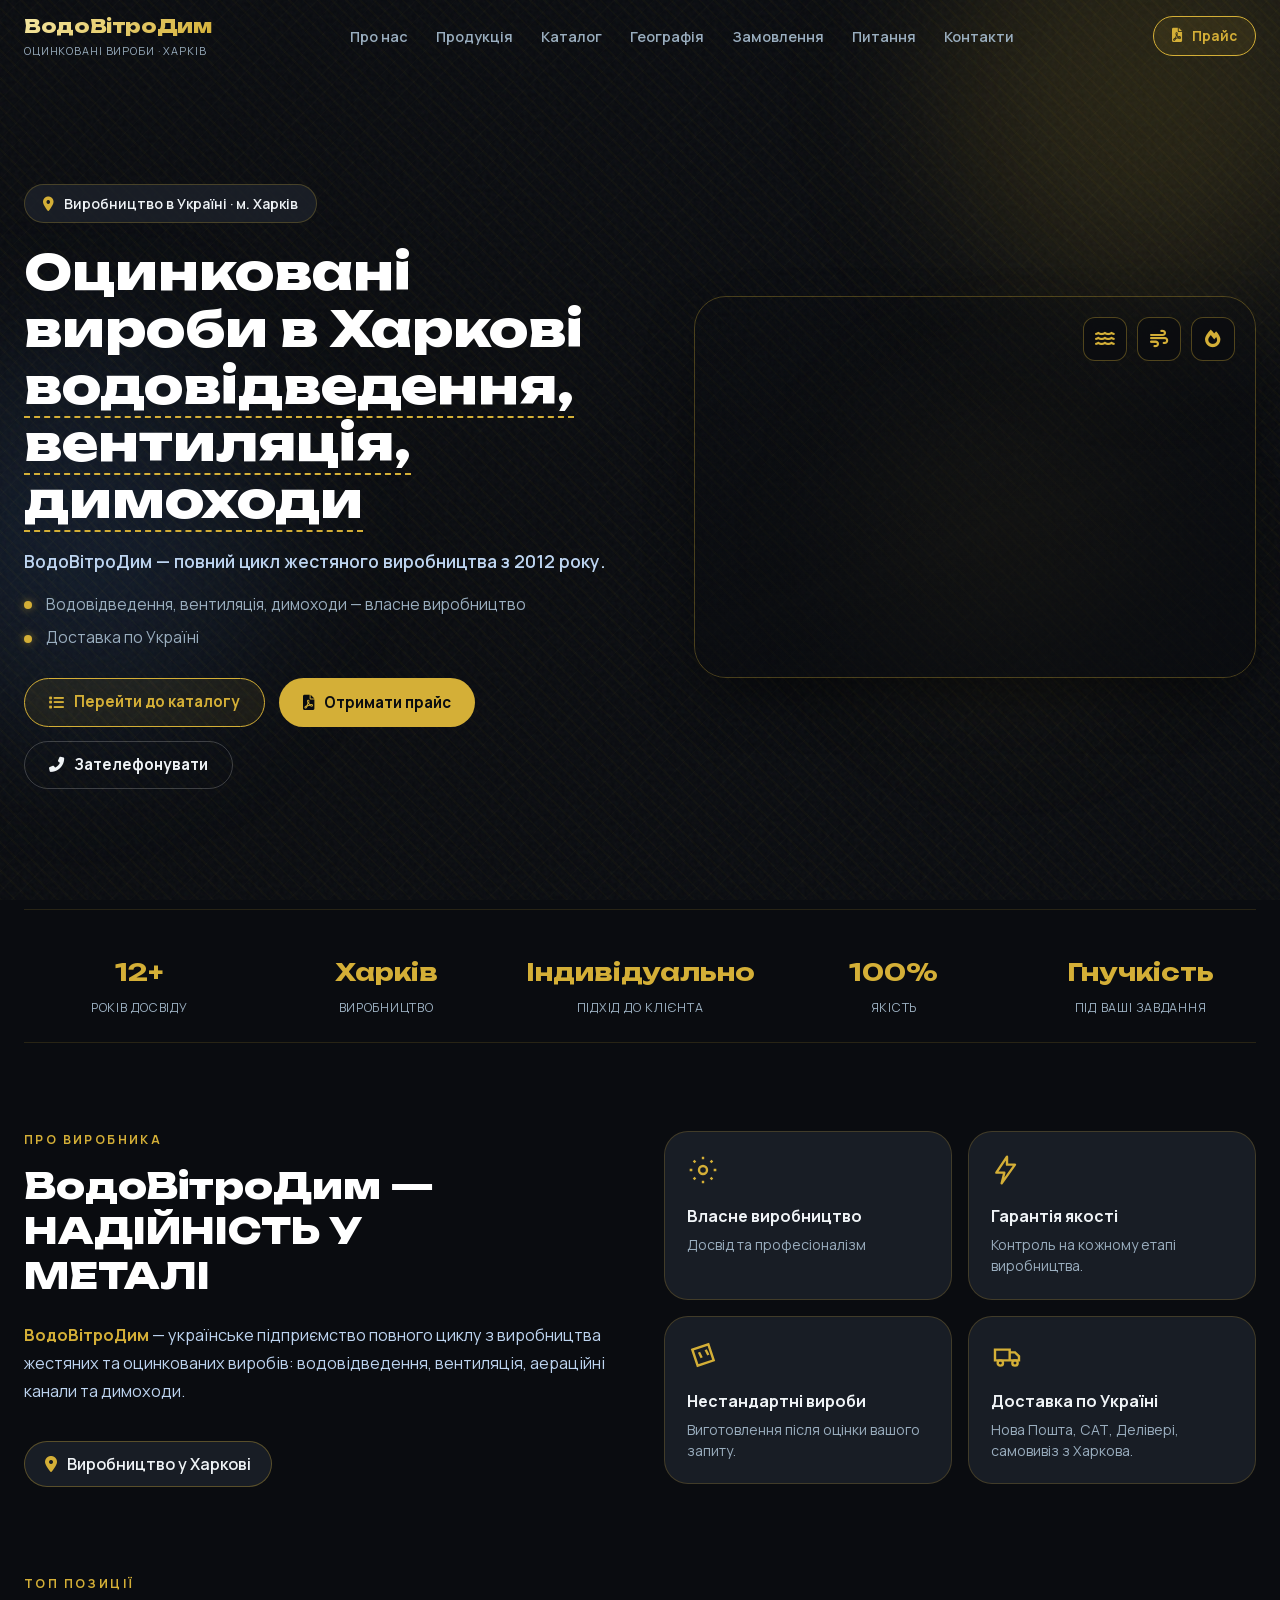
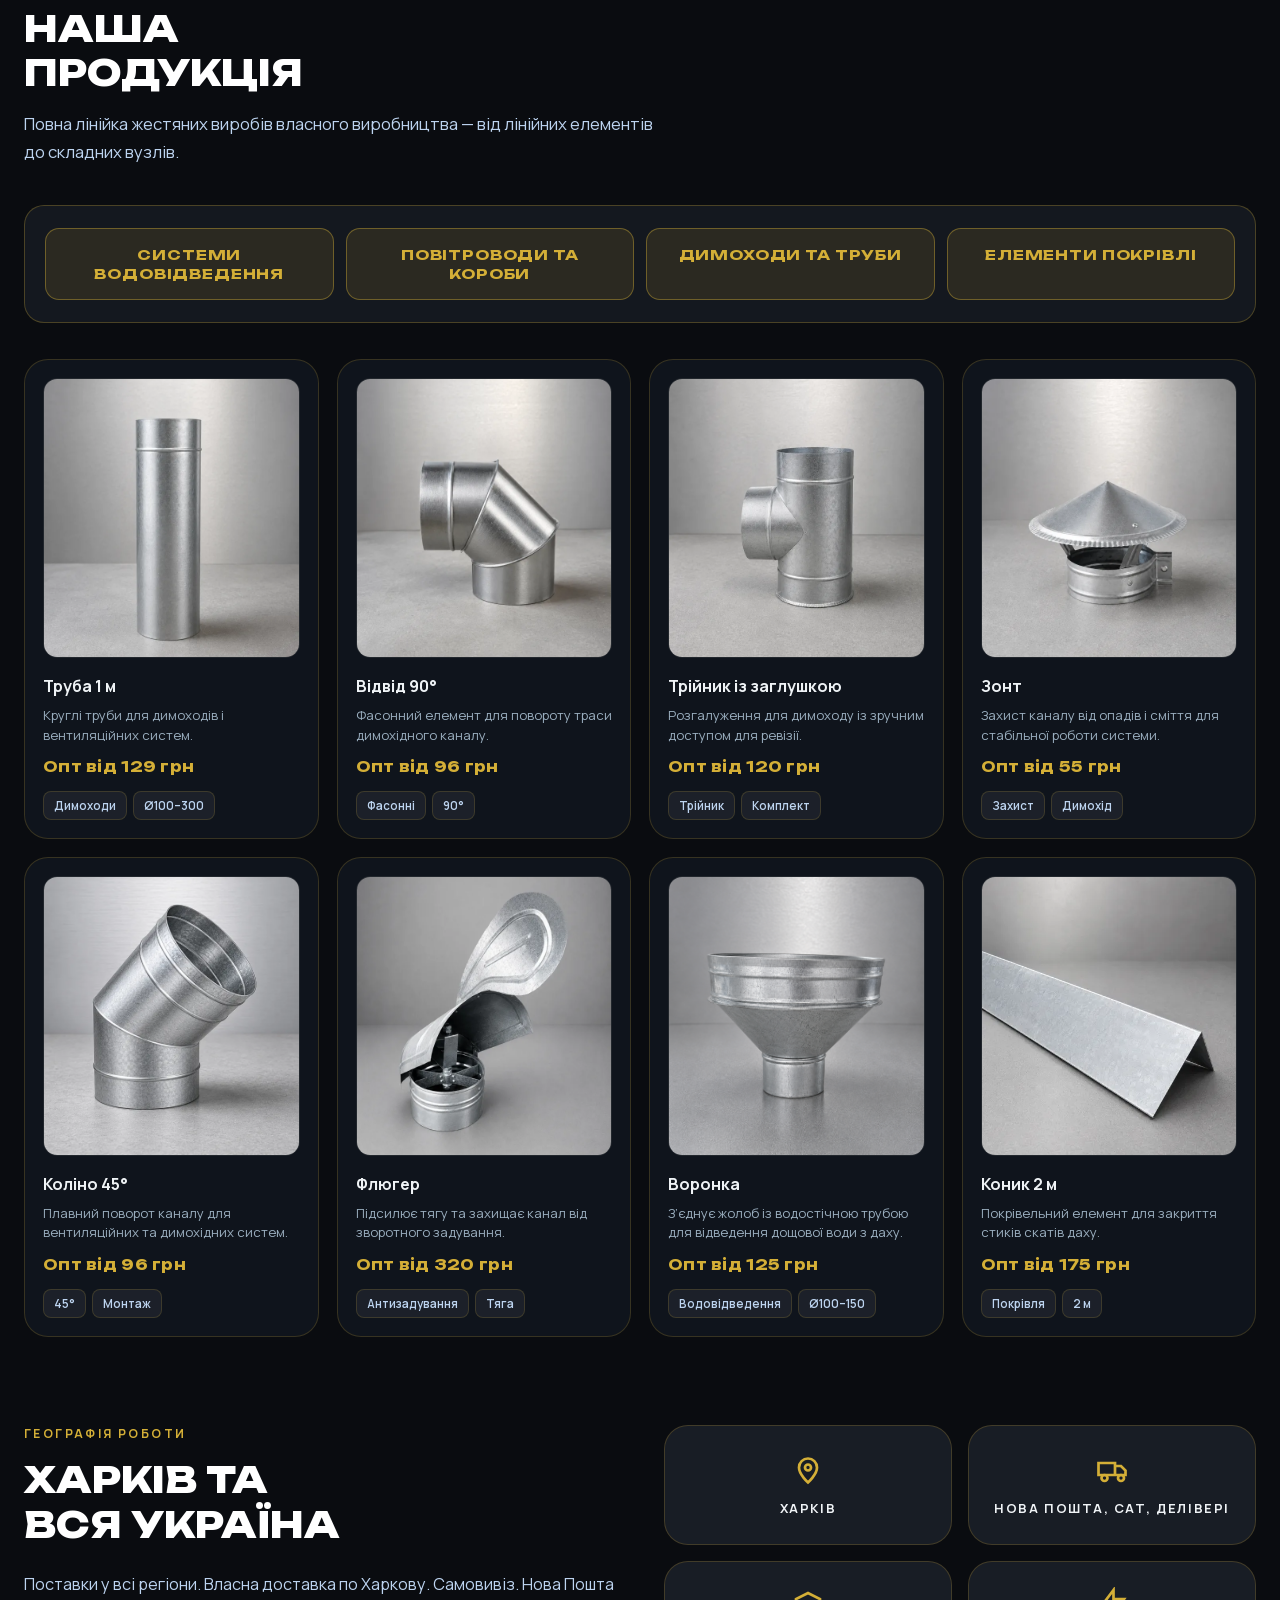
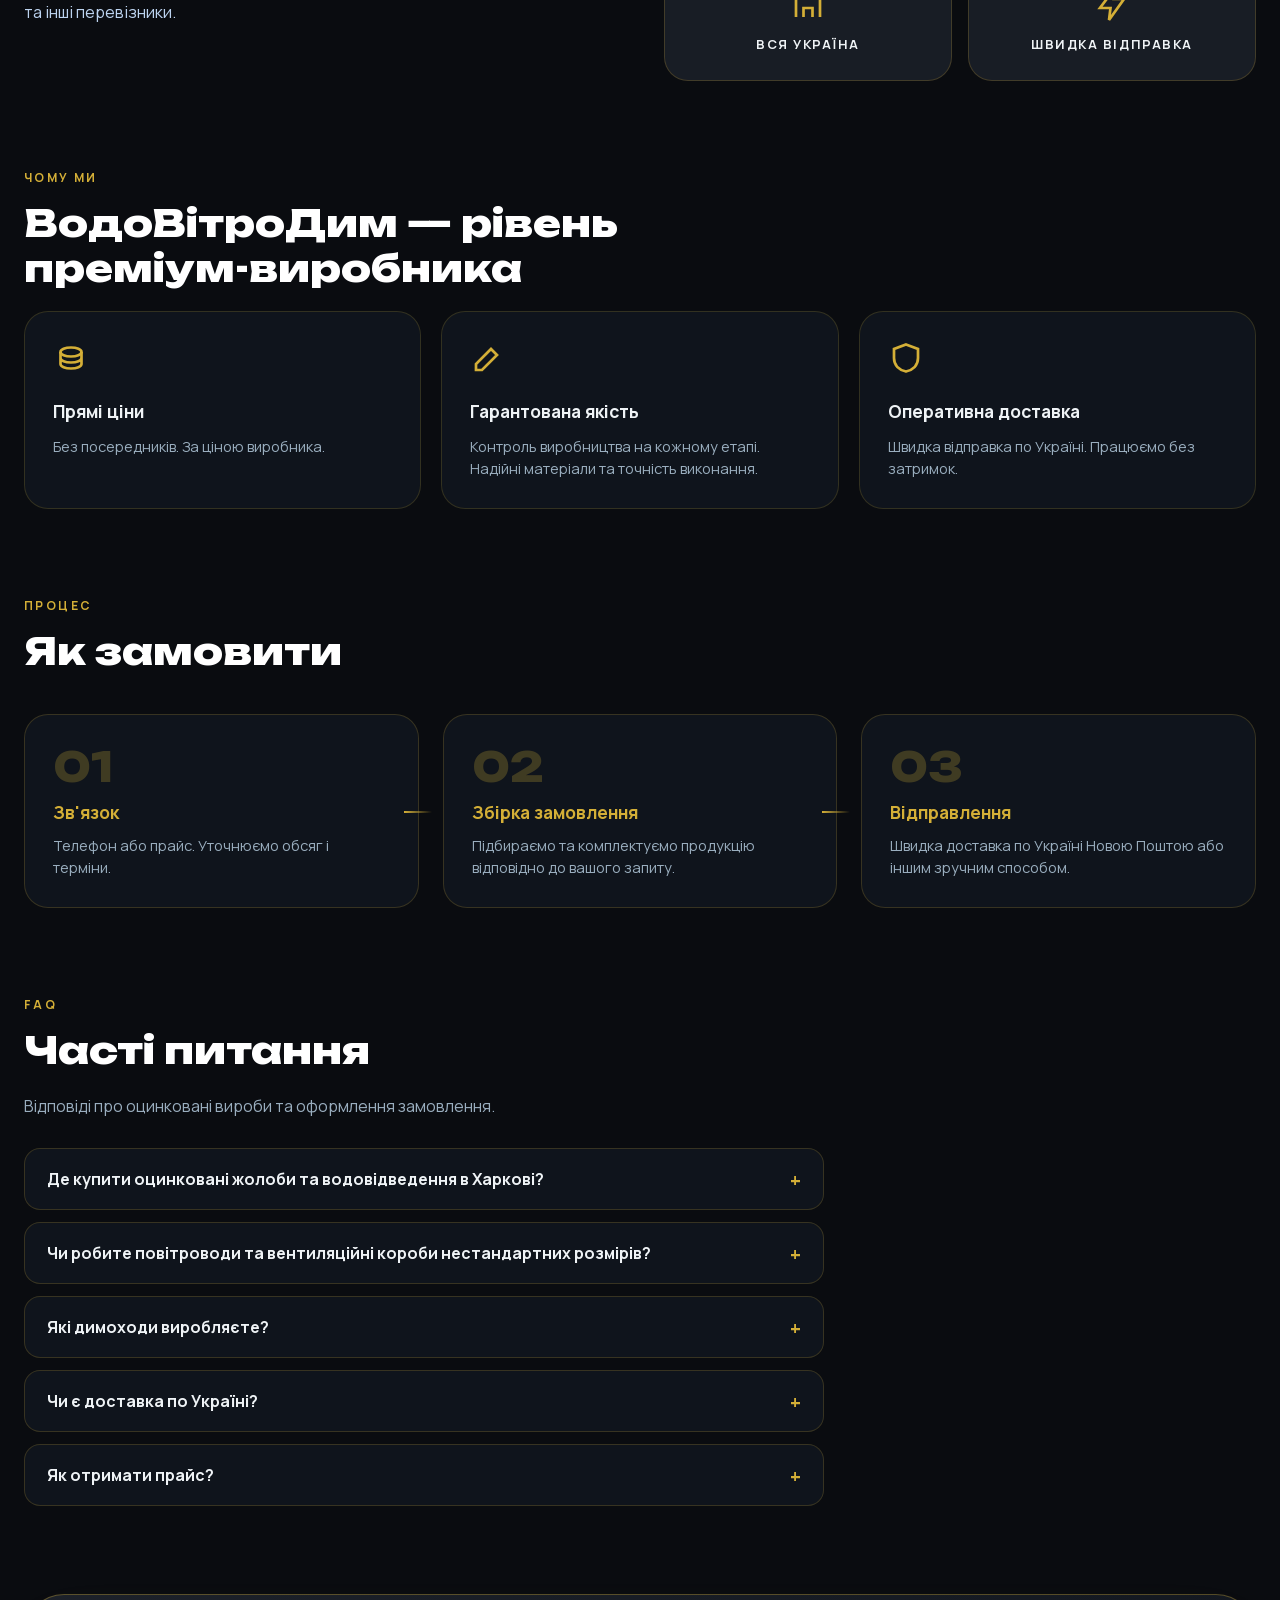
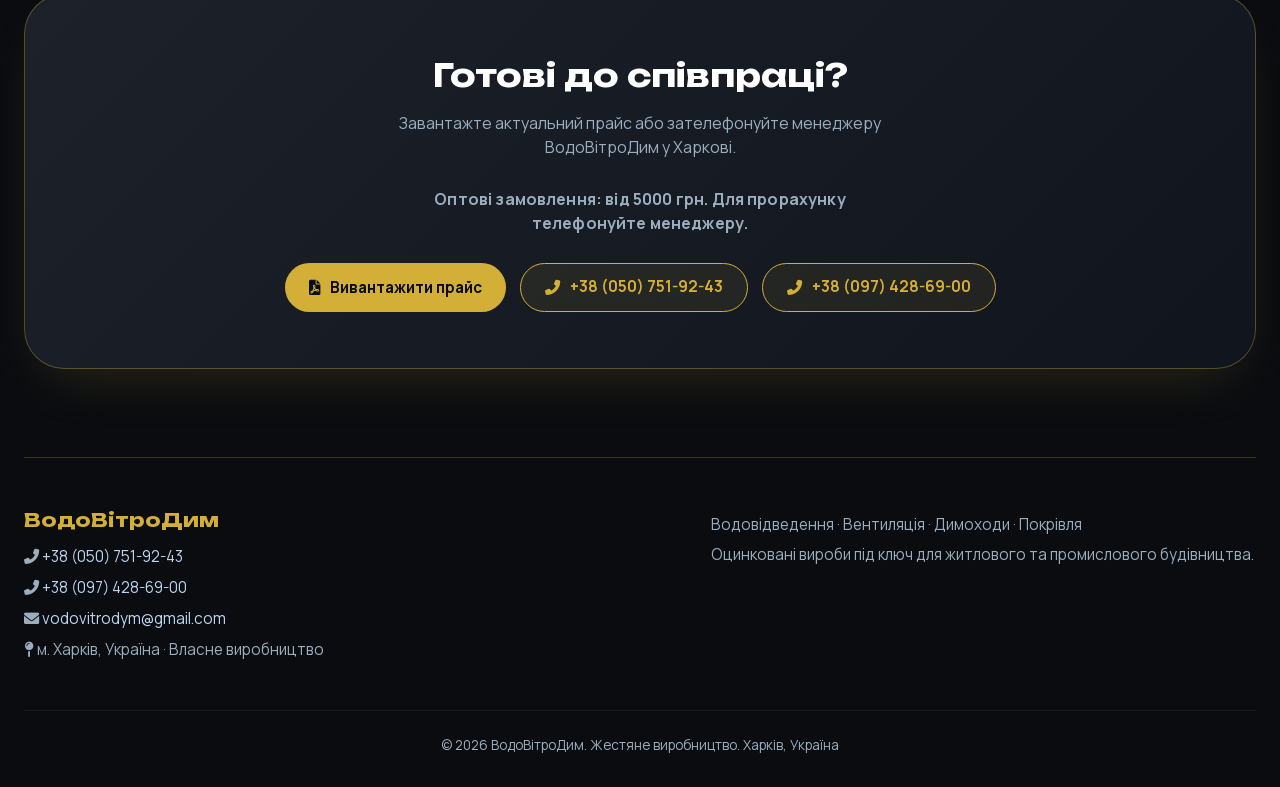
==== commit d85b2f5d: "fix-photo" ====
--- a/index.html
+++ b/index.html
@@ -4,6 +4,7 @@
 <head>
   <meta charset="UTF-8">
   <meta name="viewport" content="width=device-width, initial-scale=1.0, viewport-fit=cover">
+  <style>html,body{background:#0A0C10;color:#EFF3F6}</style>
   <title>Оцинковані жолоби, вентиляція та димоходи Харків | ВодоВітроДим — виробник</title>
   <meta name="description"
     content="ВодоВітроДим — виробник оцинкованих систем водовідведення, повітроводів і димоходів у Харкові. Власний цех, З-275/350, монтаж, доставка по Україні. Завантажте прайс.">
@@ -36,21 +37,514 @@
   
   <link rel="apple-touch-icon" href="/apple-touch-icon.png" sizes="180x180">
   <link rel="manifest" href="/site.webmanifest">
-  <link rel="stylesheet" href="critical.min.css?v=20260608-4">
-  <link rel="prefetch" href="catalog.html">
-  <link rel="prefetch" href="catalog.min.css?v=20260608-4" as="style">
+  <link rel="stylesheet" href="critical.min.css?v=20260610-3">
   <link rel="preload" as="image" href="/images/hero-900.webp" type="image/webp" fetchpriority="high">
   <link rel="preload" href="webfonts/manrope-600-cyrillic.woff2" as="font" type="font/woff2" crossorigin>
   <link rel="preload" href="webfonts/unbounded-700-cyrillic.woff2" as="font" type="font/woff2" crossorigin>
-  <link rel="preload" href="webfonts/fa-solid-900.woff2" as="font" type="font/woff2" crossorigin>
-  <link rel="stylesheet" href="styles.min.css?v=20260608-4">
-  <link rel="stylesheet" href="fonts.min.css?v=20260608-4" media="print" onload="this.media='all'">
-  <link rel="stylesheet" href="icons.min.css?v=20260608-4" media="print" onload="this.media='all'">
+  <link rel="stylesheet" href="styles.min.css?v=20260610-3" media="print" onload="this.media='all'">
+  <link rel="stylesheet" href="fonts.min.css?v=20260610-3" media="print" onload="this.media='all'">
+  <link rel="stylesheet" href="icons.min.css?v=20260610-3" media="print" onload="this.media='all'">
   <noscript>
-    <link rel="stylesheet" href="fonts.min.css?v=20260608-4">
-    <link rel="stylesheet" href="icons.min.css?v=20260608-4">
-    <link rel="stylesheet" href="styles.min.css?v=20260608-4">
+    <link rel="stylesheet" href="fonts.min.css?v=20260610-3">
+    <link rel="stylesheet" href="icons.min.css?v=20260610-3">
+    <link rel="stylesheet" href="styles.min.css?v=20260610-3">
   </noscript>
+</head>
+
+<body>
+  <svg xmlns="http://www.w3.org/2000/svg" style="display:none" aria-hidden="true">
+    <symbol id="icon-gear" viewBox="0 0 24 24" fill="none" stroke="currentColor" stroke-width="1.8">
+      <circle cx="12" cy="12" r="3" />
+      <path
+        d="M12 2v2M12 20v2M4.93 4.93l1.41 1.41M17.66 17.66l1.41 1.41M2 12h2M20 12h2M4.93 19.07l1.41-1.41M17.66 6.34l1.41-1.41" />
+    </symbol>
+    <symbol id="icon-bolt" viewBox="0 0 24 24" fill="none" stroke="currentColor" stroke-width="1.8">
+      <path d="M12 2L4 14h6l-2 8 10-14h-6l0-6z" stroke-linejoin="round" />
+    </symbol>
+    <symbol id="icon-ruler" viewBox="0 0 24 24" fill="none" stroke="currentColor" stroke-width="1.8">
+      <path d="M4 8l12-4 4 12-12 4-4-12z" />
+      <path d="M9 10l2 4M14 8l2 4" />
+    </symbol>
+    <symbol id="icon-truck" viewBox="0 0 24 24" fill="none" stroke="currentColor" stroke-width="1.8">
+      <path d="M3 8h11v8H3zM14 10h4l3 3v3h-7V10z" />
+      <circle cx="7" cy="18" r="2" />
+      <circle cx="18" cy="18" r="2" />
+    </symbol>
+    <symbol id="icon-pin" viewBox="0 0 24 24" fill="none" stroke="currentColor" stroke-width="1.8">
+      <path d="M12 21s6-5.4 6-10a6 6 0 10-12 0c0 4.6 6 10 6 10z" />
+      <circle cx="12" cy="11" r="2" />
+    </symbol>
+    <symbol id="icon-box" viewBox="0 0 24 24" fill="none" stroke="currentColor" stroke-width="1.8">
+      <path d="M12 3l8 4v10l-8 4-8-4V7l8-4z" />
+      <path d="M12 7v14M4 7l8 4 8-4" />
+    </symbol>
+    <symbol id="icon-shield" viewBox="0 0 24 24" fill="none" stroke="currentColor" stroke-width="1.8">
+      <path d="M12 3l8 3v6c0 5-3.5 8-8 9-4.5-1-8-4-8-9V6l8-3z" />
+    </symbol>
+    <symbol id="icon-draw" viewBox="0 0 24 24" fill="none" stroke="currentColor" stroke-width="1.8">
+      <path d="M4 20h4l10-10-4-4L4 16v4zM14 6l4 4" />
+    </symbol>
+    <symbol id="icon-coins" viewBox="0 0 24 24" fill="none" stroke="currentColor" stroke-width="1.8">
+      <ellipse cx="12" cy="8" rx="7" ry="3" />
+      <path d="M5 8v4c0 1.7 3.1 3 7 3s7-1.3 7-3V8M5 12v4c0 1.7 3.1 3 7 3s7-1.3 7-3v-4" />
+    </symbol>
+    <symbol id="icon-zap" viewBox="0 0 24 24" fill="none" stroke="currentColor" stroke-width="1.8">
+      <path d="M13 2L4 14h7l-1 8 10-14h-7l0-6z" />
+    </symbol>
+    <symbol id="icon-build" viewBox="0 0 24 24" fill="none" stroke="currentColor" stroke-width="1.8">
+      <path d="M4 20V8l8-4 8 4v12M9 20v-6h6v6" />
+    </symbol>
+  </svg>
+
+  <div class="orb orb-1" aria-hidden="true"></div>
+  <div class="orb orb-2" aria-hidden="true"></div>
+  <div class="orb orb-3" aria-hidden="true"></div>
+
+  <header class="site-header" id="siteHeader">
+    <div class="container header-inner">
+      <a href="/" class="logo" aria-label="ВодоВітроДим — на головну">
+        <span class="logo__name">ВодоВітроДим</span>
+        <p>оцинковані вироби · Харків</p>
+      </a>
+      <nav aria-label="Головна навігація">
+        <ul class="nav-desktop">
+          <li><a href="#aboutSection">Про нас</a></li>
+          <li><a href="#topSection">Продукція</a></li>
+          <li><a href="catalog.html">Каталог</a></li>
+          <li><a href="#geographySection">Географія</a></li>
+          <li><a href="#orderSection">Замовлення</a></li>
+          <li><a href="#faqSection">Питання</a></li>
+          <li><a href="#contacts">Контакти</a></li>
+        </ul>
+      </nav>
+      <div class="header-actions">
+        <button type="button" class="btn btn-outline btn-sm header-price download-price" aria-label="Вивантажити прайс">
+          <i class="fas fa-file-pdf"></i> Прайс
+        </button>
+        <button type="button" class="burger" id="burgerBtn" aria-label="Відкрити меню" aria-expanded="false"
+          aria-controls="navMobile"><i class="fas fa-bars"></i></button>
+      </div>
+    </div>
+  </header>
+
+  <nav class="nav-mobile" id="navMobile" hidden aria-label="Мобільне меню">
+    <button type="button" class="nav-mobile-close" id="navClose" aria-label="Закрити"><i
+        class="fas fa-times"></i></button>
+    <a href="#aboutSection" class="nav-mobile-link">Про нас</a>
+    <a href="#topSection" class="nav-mobile-link">Продукція</a>
+    <a href="catalog.html" class="nav-mobile-link">Каталог</a>
+    <a href="#geographySection" class="nav-mobile-link">Географія</a>
+    <a href="#orderSection" class="nav-mobile-link">Замовлення</a>
+    <a href="#faqSection" class="nav-mobile-link">Питання</a>
+    <a href="#contacts" class="nav-mobile-link">Контакти</a>
+    <button type="button" class="btn btn-gold download-price"><i class="fas fa-file-pdf"></i> Вивантажити прайс</button>
+  </nav>
+
+  <main class="page-main">
+    <div class="container">
+      <section class="hero section section--from-left visible" id="heroSection" aria-labelledby="hero-heading">
+        <div class="hero-content">
+          <div class="badge-ukraine"><i class="fas fa-map-marker-alt"></i> Виробництво в Україні · м. Харків</div>
+          <h1 class="hero-title" id="hero-heading">Оцинковані вироби в Харкові<br><span
+              class="hero-accent">водовідведення, вентиляція, димоходи</span></h1>
+          <p class="hero-lead">ВодоВітроДим — повний цикл жестяного виробництва з 2012 року.</p>
+          <ul class="hero-bullets">
+            <li>Водовідведення, вентиляція, димоходи — власне виробництво</li>
+            <li>Доставка по Україні</li>
+          </ul>
+          <div class="hero-cta">
+            <a href="catalog.html" class="btn btn-outline"><i class="fas fa-list"></i> Перейти до каталогу</a>
+            <button type="button" class="btn btn-gold download-price"><i class="fas fa-file-pdf"></i> Отримати
+              прайс</button>
+            <a href="tel:+380507519243" class="btn btn-ghost"><i class="fas fa-phone-alt"></i> Зателефонувати</a>
+          </div>
+        </div>
+        <div class="hero-visual">
+          <picture>
+            <source type="image/webp"
+              srcset="images/hero-600.webp 600w, images/hero-900.webp 900w"
+              sizes="(max-width: 900px) 100vw, min(540px, 48vw)">
+            <img src="images/hero-900.webp"
+              alt="Виробництво оцинкованих жолобів, повітроводів і димоходів — завод ВодоВітроДим, Харків"
+              width="900" height="600" loading="eager" fetchpriority="high" decoding="async">
+          </picture>
+          <div class="hero-visual-overlay" aria-hidden="true"></div>
+          <div class="hero-visual-icons" aria-hidden="true">
+            <span><i class="fas fa-water"></i></span>
+            <span><i class="fas fa-wind"></i></span>
+            <span><i class="fas fa-fire"></i></span>
+          </div>
+        </div>
+      </section>
+
+      <section class="trust-strip section visible" id="trustSection" aria-label="Переваги">
+        <div class="trust-item">
+          <strong data-count="12" data-suffix="+">0</strong>
+          <span>років досвіду</span>
+        </div>
+        <div class="trust-item">
+          <strong>Харків</strong>
+          <span>виробництво</span>
+        </div>
+        <div class="trust-item">
+          <strong>Індивідуально</strong>
+          <span>підхід до клієнта</span>
+        </div>
+        <div class="trust-item">
+          <strong>100%</strong>
+          <span>якість</span>
+        </div>
+        <div class="trust-item">
+          <strong>Гнучкість</strong>
+          <span>під ваші завдання</span>
+        </div>
+      </section>
+
+      <section class="section" id="aboutSection" aria-labelledby="about-heading">
+        <div class="manufacturer">
+          <div class="manufacturer-text">
+            <div class="section-label">Про виробника</div>
+            <h2 class="manufacturer-title" id="about-heading">
+              <span>ВодоВітроДим —</span>
+              <span>НАДІЙНІСТЬ У</span>
+              <span>МЕТАЛІ</span>
+            </h2>
+            <p><strong class="brand-highlight">ВодоВітроДим</strong> — українське підприємство повного циклу з
+              виробництва
+              жестяних та оцинкованих виробів: водовідведення, вентиляція, аераційні канали та димоходи.</p>
+            <div class="manufacturer-location"><i class="fas fa-map-marker-alt"></i> Виробництво у Харкові</div>
+          </div>
+          <div class="manufacturer-features">
+            <div class="manufacturer-feature">
+              <svg class="icon-svg" aria-hidden="true">
+                <use href="#icon-gear" />
+              </svg>
+              <h3>Власне виробництво</h3>
+              <p>Досвід та професіоналізм</p>
+            </div>
+            <div class="manufacturer-feature">
+              <svg class="icon-svg" aria-hidden="true">
+                <use href="#icon-bolt" />
+              </svg>
+              <h3>Гарантія якості</h3>
+              <p>Контроль на кожному етапі виробництва.</p>
+            </div>
+            <div class="manufacturer-feature">
+              <svg class="icon-svg" aria-hidden="true">
+                <use href="#icon-ruler" />
+              </svg>
+              <h3>Нестандартні вироби</h3>
+              <p>Виготовлення після оцінки вашого запиту.</p>
+            </div>
+            <div class="manufacturer-feature">
+              <svg class="icon-svg" aria-hidden="true">
+                <use href="#icon-truck" />
+              </svg>
+              <h3>Доставка по Україні</h3>
+              <p>Нова Пошта, САТ, Делівері, самовивіз з Харкова.</p>
+            </div>
+          </div>
+        </div>
+      </section>
+
+      <section class="section" id="topSection" aria-labelledby="products-heading">
+        <div class="products-header">
+          <div class="section-label">ТОП ПОЗИЦІЇ</div>
+          <h2 class="products-title" id="products-heading">НАША<br>ПРОДУКЦІЯ</h2>
+          <p class="products-intro">Повна лінійка жестяних виробів власного виробництва — від лінійних елементів до
+            складних вузлів.</p>
+        </div>
+        <div class="production-directions" aria-label="Напрями виробництва">
+          <a href="catalog.html#vodovidvedennya" class="direction-label direction-label--link">Системи
+            водовідведення</a>
+          <a href="catalog.html#povitrovody" class="direction-label direction-label--link">Повітроводи та
+            короби</a>
+          <a href="catalog.html#dimokhody" class="direction-label direction-label--link">Димоходи та труби</a>
+          <a href="catalog.html#pokrivlya" class="direction-label direction-label--link">Елементи покрівлі</a>
+        </div>
+        <div class="products-catalog">
+          <div class="products-grid">
+            <a href="catalog.html#pipe-table-heading" class="product-card">
+              <picture>
+                <source type="image/webp" srcset="images/00-640.webp">
+                <img class="product-card-thumb" src="images/00-640.webp" alt="Труба 1 метр" loading="lazy" width="400"
+                  height="280">
+              </picture>
+              <h3>Труба 1 м</h3>
+              <p class="product-card-desc">Круглі труби для димоходів і вентиляційних систем.</p>
+              <p class="product-card-price">Опт від 129 грн</p>
+              <div class="product-tags">
+                <span class="product-tag">Димоходи</span>
+                <span class="product-tag">Ø100–300</span>
+              </div>
+            </a>
+            <a href="catalog.html#otvod-heading" class="product-card">
+              <picture>
+                <source type="image/webp" srcset="images/11-640.webp">
+                <img class="product-card-thumb" src="images/11-640.webp" alt="Відвід 90°" loading="lazy" width="400"
+                  height="280">
+              </picture>
+              <h3>Відвід 90°</h3>
+              <p class="product-card-desc">Фасонний елемент для повороту траси димохідного каналу.</p>
+              <p class="product-card-price">Опт від 96 грн</p>
+              <div class="product-tags">
+                <span class="product-tag">Фасонні</span>
+                <span class="product-tag">90°</span>
+              </div>
+            </a>
+            <a href="catalog.html#troynyk-heading" class="product-card">
+              <picture>
+                <source type="image/webp" srcset="images/22-640.webp">
+                <img class="product-card-thumb" src="images/22-640.webp" alt="Трійник із заглушкою" loading="lazy"
+                  width="400" height="280">
+              </picture>
+              <h3>Трійник із заглушкою</h3>
+              <p class="product-card-desc">Розгалуження для димоходу із зручним доступом для ревізії.</p>
+              <p class="product-card-price">Опт від 120 грн</p>
+              <div class="product-tags">
+                <span class="product-tag">Трійник</span>
+                <span class="product-tag">Комплект</span>
+              </div>
+            </a>
+            <a href="catalog.html#zont-heading" class="product-card">
+              <picture>
+                <source type="image/webp" srcset="images/33-640.webp">
+                <img class="product-card-thumb" src="images/33-640.webp" alt="Зонт на трубу" loading="lazy" width="400"
+                  height="280">
+              </picture>
+              <h3>Зонт</h3>
+              <p class="product-card-desc">Захист каналу від опадів і сміття для стабільної роботи системи.</p>
+              <p class="product-card-price">Опт від 55 грн</p>
+              <div class="product-tags">
+                <span class="product-tag">Захист</span>
+                <span class="product-tag">Димохід</span>
+              </div>
+            </a>
+            <a href="catalog.html#kolino-heading" class="product-card">
+              <picture>
+                <source type="image/webp" srcset="images/44-640.webp">
+                <img class="product-card-thumb" src="images/44-640.webp" alt="Коліно 45°" loading="lazy" width="400"
+                  height="280">
+              </picture>
+              <h3>Коліно 45°</h3>
+              <p class="product-card-desc">Плавний поворот каналу для вентиляційних та димохідних систем.</p>
+              <p class="product-card-price">Опт від 96 грн</p>
+              <div class="product-tags">
+                <span class="product-tag">45°</span>
+                <span class="product-tag">Монтаж</span>
+              </div>
+            </a>
+            <a href="catalog.html#flyuger-heading" class="product-card">
+              <picture>
+                <source type="image/webp" srcset="images/110-640.webp">
+                <img class="product-card-thumb" src="images/110-640.webp" alt="Флюгер на димохід" loading="lazy"
+                  width="400" height="280">
+              </picture>
+              <h3>Флюгер</h3>
+              <p class="product-card-desc">Підсилює тягу та захищає канал від зворотного задування.</p>
+              <p class="product-card-price">Опт від 320 грн</p>
+              <div class="product-tags">
+                <span class="product-tag">Антизадування</span>
+                <span class="product-tag">Тяга</span>
+              </div>
+            </a>
+            <a href="catalog.html#voronka-heading" class="product-card">
+              <picture>
+                <source type="image/webp" srcset="images/voronka-640.webp">
+                <img class="product-card-thumb" src="images/voronka-640.webp" alt="Воронка" loading="lazy" width="400"
+                  height="280">
+              </picture>
+              <h3>Воронка</h3>
+              <p class="product-card-desc">З’єднує жолоб із водостічною трубою для відведення дощової води з даху.</p>
+              <p class="product-card-price">Опт від 125 грн</p>
+              <div class="product-tags">
+                <span class="product-tag">Водовідведення</span>
+                <span class="product-tag">Ø100–150</span>
+              </div>
+            </a>
+            <a href="catalog.html#pokrivlya" class="product-card">
+              <picture>
+                <source type="image/webp" srcset="images/77-640.webp">
+                <img class="product-card-thumb product-card-thumb--right" src="images/77-640.webp" alt="Коник 2 метри" loading="lazy" width="400"
+                  height="280">
+              </picture>
+              <h3>Коник 2 м</h3>
+              <p class="product-card-desc">Покрівельний елемент для закриття стиків скатів даху.</p>
+              <p class="product-card-price">Опт від 175 грн</p>
+              <div class="product-tags">
+                <span class="product-tag">Покрівля</span>
+                <span class="product-tag">2 м</span>
+              </div>
+            </a>
+          </div>
+        </div>
+      </section>
+
+      <section class="section" id="geographySection">
+        <div class="manufacturer">
+          <div class="manufacturer-text">
+            <div class="section-label">ГЕОГРАФІЯ РОБОТИ</div>
+            <h2 class="manufacturer-title">
+              <span>ХАРКІВ ТА</span>
+              <span>ВСЯ УКРАЇНА</span>
+            </h2>
+            <p>Поставки у всі регіони. Власна доставка по Харкову. Самовивіз. Нова Пошта та інші перевізники.</p>
+          </div>
+          <div class="manufacturer-features">
+            <div class="manufacturer-feature geography-tile">
+              <svg class="icon-svg">
+                <use href="#icon-pin" />
+              </svg>
+              <h3>ХАРКІВ</h3>
+            </div>
+            <div class="manufacturer-feature geography-tile">
+              <svg class="icon-svg">
+                <use href="#icon-truck" />
+              </svg>
+              <h3>НОВА ПОШТА, САТ, ДЕЛІВЕРІ</h3>
+            </div>
+            <div class="manufacturer-feature geography-tile">
+              <svg class="icon-svg">
+                <use href="#icon-build" />
+              </svg>
+              <h3>ВСЯ УКРАЇНА</h3>
+            </div>
+            <div class="manufacturer-feature geography-tile">
+              <svg class="icon-svg">
+                <use href="#icon-zap" />
+              </svg>
+              <h3>ШВИДКА ВІДПРАВКА</h3>
+            </div>
+          </div>
+        </div>
+      </section>
+
+      <section class="section" id="featuresSection">
+        <div class="section-label">Чому ми</div>
+        <h2 class="section-heading">ВодоВітроДим — рівень<br>преміум-виробника</h2>
+        <div class="why-grid">
+          <div class="why-card">
+            <svg class="icon-svg">
+              <use href="#icon-coins" />
+            </svg>
+            <h3>Прямі ціни</h3>
+            <p>Без посередників. За ціною виробника.</p>
+          </div>
+          <div class="why-card">
+            <svg class="icon-svg">
+              <use href="#icon-draw" />
+            </svg>
+            <h3>Гарантована якість</h3>
+            <p>Контроль виробництва на кожному етапі. Надійні матеріали та точність виконання.</p>
+          </div>
+          <div class="why-card">
+            <svg class="icon-svg">
+              <use href="#icon-shield" />
+            </svg>
+            <h3>Оперативна доставка</h3>
+            <p>Швидка відправка по Україні. Працюємо без затримок.</p>
+          </div>
+        </div>
+      </section>
+
+      <section class="section" id="orderSection">
+        <div class="section-label">Процес</div>
+        <h2 class="section-heading">Як замовити</h2>
+        <div class="steps-grid">
+          <div class="step-card">
+            <div class="step-num">01</div>
+            <h3>Зв'язок</h3>
+            <p>Телефон або прайс. Уточнюємо обсяг і терміни.</p>
+          </div>
+          <div class="step-card">
+            <div class="step-num">02</div>
+            <h3>Збірка замовлення</h3>
+            <p>Підбираємо та комплектуємо продукцію відповідно до вашого запиту.</p>
+          </div>
+
+          <div class="step-card">
+            <div class="step-num">03</div>
+            <h3>Відправлення</h3>
+            <p>Швидка доставка по Україні Новою Поштою або іншим зручним способом.</p>
+          </div>
+        </div>
+      </section>
+
+      <section class="section" id="faqSection" aria-labelledby="faq-heading">
+        <div class="section-label">FAQ</div>
+        <h2 class="section-heading" id="faq-heading">Часті питання</h2>
+        <p class="faq-intro">Відповіді про оцинковані вироби та оформлення замовлення.</p>
+        <div class="faq-list">
+          <details class="faq-item">
+            <summary>Де купити оцинковані жолоби та водовідведення в Харкові?</summary>
+            <div class="faq-answer">
+              <p>ВодоВітроДим виготовляє системи водовідведення на виробництві в Харкові. Зв’яжіться з нашими
+                менеджерами: <a href="tel:+380507519243">+38 (050) 751-92-43</a>,
+                <a href="tel:+380974286900">+38 (097) 428-69-00</a>.
+              </p>
+            </div>
+          </details>
+          <details class="faq-item">
+            <summary>Чи робите повітроводи та вентиляційні короби нестандартних розмірів?</summary>
+            <div class="faq-answer">
+              <p>Так, виготовляємо нестандартні повітроводи та вентиляційні короби після оцінки вашого запиту.</p>
+            </div>
+          </details>
+          <details class="faq-item">
+            <summary>Які димоходи виробляєте?</summary>
+            <div class="faq-answer">
+              <p>Одностінні та сендвіч-дімоходи, іскрогасники, ковпаки — для твердопаливних котлів, камінів і пічей.</p>
+            </div>
+          </details>
+          <details class="faq-item">
+            <summary>Чи є доставка по Україні?</summary>
+            <div class="faq-answer">
+              <p>Так: власний транспорт по Харкову, Нова Пошта, САТ, Делівері та інші перевізники — у всі регіони
+                України.</p>
+            </div>
+          </details>
+          <details class="faq-item">
+            <summary>Як отримати прайс?</summary>
+            <div class="faq-answer">
+              <p>Натисніть «Вивантажити прайс» на сайті або телефонуйте:
+                <a href="tel:+380507519243">+38 (050) 751-92-43</a>,
+                <a href="tel:+380974286900">+38 (097) 428-69-00</a>.
+              </p>
+            </div>
+          </details>
+        </div>
+      </section>
+
+      <section class="section cta-section" id="ctaSection" aria-labelledby="cta-heading">
+        <h2 id="cta-heading">Готові до співпраці?</h2>
+        <p>Завантажте актуальний прайс або зателефонуйте менеджеру ВодоВітроДим у Харкові.</p>
+        <p class="cta-note">Оптові замовлення: від 5000 грн. Для прорахунку телефонуйте менеджеру.</p>
+        <div class="cta-buttons">
+          <button type="button" class="btn btn-gold download-price"><i class="fas fa-file-pdf"></i> Вивантажити
+            прайс</button>
+
+          <a href="tel:+380507519243" class="btn btn-outline"><i class="fas fa-phone-alt"></i> +38 (050) 751-92-43</a>
+          <a href="tel:+380974286900" class="btn btn-outline"><i class="fas fa-phone-alt"></i> +38 (097) 428-69-00</a>
+        </div>
+      </section>
+
+      <footer class="footer" id="contacts" role="contentinfo" aria-label="Контакти ВодоВітроДим">
+        <div class="footer-brand">
+          <h3>ВодоВітроДим</h3>
+          <p><i class="fas fa-phone-alt"></i> <a href="tel:+380507519243">+38 (050) 751-92-43</a></p>
+          <p><i class="fas fa-phone-alt"></i> <a href="tel:+380974286900">+38 (097) 428-69-00</a></p>
+          <p><i class="fas fa-envelope"></i> <a href="mailto:Vodovitrodym@ukr.net">vodovitrodym@gmail.com</a></p>
+          <p><i class="fas fa-map-pin"></i> м. Харків, Україна · Власне виробництво</p>
+        </div>
+        <div class="footer-col">
+          <p>Водовідведення · Вентиляція · Димоходи · Покрівля</p>
+          <p>Оцинковані вироби під ключ для житлового та промислового будівництва.</p>
+        </div>
+        <p class="footer-copy">© 2026 ВодоВітроДим. Жестяне виробництво. Харків, Україна</p>
+      </footer>
+    </div>
+  </main>
+
   <script type="application/ld+json" id="schemaOrg">
 {
   "@context": "https://schema.org",
@@ -170,504 +664,8 @@
   ]
 }
   </script>
-</head>
-
-<body>
-  <svg xmlns="http://www.w3.org/2000/svg" style="display:none" aria-hidden="true">
-    <symbol id="icon-gear" viewBox="0 0 24 24" fill="none" stroke="currentColor" stroke-width="1.8">
-      <circle cx="12" cy="12" r="3" />
-      <path
-        d="M12 2v2M12 20v2M4.93 4.93l1.41 1.41M17.66 17.66l1.41 1.41M2 12h2M20 12h2M4.93 19.07l1.41-1.41M17.66 6.34l1.41-1.41" />
-    </symbol>
-    <symbol id="icon-bolt" viewBox="0 0 24 24" fill="none" stroke="currentColor" stroke-width="1.8">
-      <path d="M12 2L4 14h6l-2 8 10-14h-6l0-6z" stroke-linejoin="round" />
-    </symbol>
-    <symbol id="icon-ruler" viewBox="0 0 24 24" fill="none" stroke="currentColor" stroke-width="1.8">
-      <path d="M4 8l12-4 4 12-12 4-4-12z" />
-      <path d="M9 10l2 4M14 8l2 4" />
-    </symbol>
-    <symbol id="icon-truck" viewBox="0 0 24 24" fill="none" stroke="currentColor" stroke-width="1.8">
-      <path d="M3 8h11v8H3zM14 10h4l3 3v3h-7V10z" />
-      <circle cx="7" cy="18" r="2" />
-      <circle cx="18" cy="18" r="2" />
-    </symbol>
-    <symbol id="icon-pin" viewBox="0 0 24 24" fill="none" stroke="currentColor" stroke-width="1.8">
-      <path d="M12 21s6-5.4 6-10a6 6 0 10-12 0c0 4.6 6 10 6 10z" />
-      <circle cx="12" cy="11" r="2" />
-    </symbol>
-    <symbol id="icon-box" viewBox="0 0 24 24" fill="none" stroke="currentColor" stroke-width="1.8">
-      <path d="M12 3l8 4v10l-8 4-8-4V7l8-4z" />
-      <path d="M12 7v14M4 7l8 4 8-4" />
-    </symbol>
-    <symbol id="icon-shield" viewBox="0 0 24 24" fill="none" stroke="currentColor" stroke-width="1.8">
-      <path d="M12 3l8 3v6c0 5-3.5 8-8 9-4.5-1-8-4-8-9V6l8-3z" />
-    </symbol>
-    <symbol id="icon-draw" viewBox="0 0 24 24" fill="none" stroke="currentColor" stroke-width="1.8">
-      <path d="M4 20h4l10-10-4-4L4 16v4zM14 6l4 4" />
-    </symbol>
-    <symbol id="icon-coins" viewBox="0 0 24 24" fill="none" stroke="currentColor" stroke-width="1.8">
-      <ellipse cx="12" cy="8" rx="7" ry="3" />
-      <path d="M5 8v4c0 1.7 3.1 3 7 3s7-1.3 7-3V8M5 12v4c0 1.7 3.1 3 7 3s7-1.3 7-3v-4" />
-    </symbol>
-    <symbol id="icon-zap" viewBox="0 0 24 24" fill="none" stroke="currentColor" stroke-width="1.8">
-      <path d="M13 2L4 14h7l-1 8 10-14h-7l0-6z" />
-    </symbol>
-    <symbol id="icon-build" viewBox="0 0 24 24" fill="none" stroke="currentColor" stroke-width="1.8">
-      <path d="M4 20V8l8-4 8 4v12M9 20v-6h6v6" />
-    </symbol>
-  </svg>
-
-  <div class="orb orb-1" aria-hidden="true"></div>
-  <div class="orb orb-2" aria-hidden="true"></div>
-  <div class="orb orb-3" aria-hidden="true"></div>
-
-  <header class="site-header" id="siteHeader">
-    <div class="container header-inner">
-      <a href="https://vodovitrodym.com.ua/" class="logo" aria-label="ВодоВітроДим — на головну">
-        <span class="logo__name">ВодоВітроДим</span>
-        <p>оцинковані вироби · Харків</p>
-      </a>
-      <nav aria-label="Головна навігація">
-        <ul class="nav-desktop">
-          <li><a href="#aboutSection">Про нас</a></li>
-          <li><a href="#topSection">Продукція</a></li>
-          <li><a href="catalog.html">Каталог</a></li>
-          <li><a href="#geographySection">Географія</a></li>
-          <li><a href="#orderSection">Замовлення</a></li>
-          <li><a href="#faqSection">Питання</a></li>
-          <li><a href="#contacts">Контакти</a></li>
-        </ul>
-      </nav>
-      <div class="header-actions">
-        <button type="button" class="btn btn-outline btn-sm header-price download-price" aria-label="Вивантажити прайс">
-          <i class="fas fa-file-pdf"></i> Прайс
-        </button>
-        <button type="button" class="burger" id="burgerBtn" aria-label="Відкрити меню" aria-expanded="false"
-          aria-controls="navMobile"><i class="fas fa-bars"></i></button>
-      </div>
-    </div>
-  </header>
-
-  <nav class="nav-mobile" id="navMobile" hidden aria-label="Мобільне меню">
-    <button type="button" class="nav-mobile-close" id="navClose" aria-label="Закрити"><i
-        class="fas fa-times"></i></button>
-    <a href="#aboutSection" class="nav-mobile-link">Про нас</a>
-    <a href="#topSection" class="nav-mobile-link">Продукція</a>
-    <a href="catalog.html" class="nav-mobile-link">Каталог</a>
-    <a href="#geographySection" class="nav-mobile-link">Географія</a>
-    <a href="#orderSection" class="nav-mobile-link">Замовлення</a>
-    <a href="#faqSection" class="nav-mobile-link">Питання</a>
-    <a href="#contacts" class="nav-mobile-link">Контакти</a>
-    <button type="button" class="btn btn-gold download-price"><i class="fas fa-file-pdf"></i> Вивантажити прайс</button>
-  </nav>
-
-  <main class="page-main">
-    <div class="container">
-      <section class="hero section section--from-left visible" id="heroSection" aria-labelledby="hero-heading">
-        <div class="hero-content">
-          <div class="badge-ukraine"><i class="fas fa-map-marker-alt"></i> Виробництво в Україні · м. Харків</div>
-          <h1 class="hero-title" id="hero-heading">Оцинковані вироби в Харкові<br><span
-              class="hero-accent">водовідведення, вентиляція, димоходи</span></h1>
-          <p class="hero-lead">ВодоВітроДим — повний цикл жестяного виробництва з 2012 року.</p>
-          <ul class="hero-bullets">
-            <li>Водовідведення, вентиляція, димоходи — власне виробництво</li>
-            <li>Доставка по Україні</li>
-          </ul>
-          <div class="hero-cta">
-            <a href="catalog.html" class="btn btn-outline"><i class="fas fa-list"></i> Перейти до каталогу</a>
-            <button type="button" class="btn btn-gold download-price"><i class="fas fa-file-pdf"></i> Отримати
-              прайс</button>
-            <a href="tel:+380507519243" class="btn btn-ghost"><i class="fas fa-phone-alt"></i> Зателефонувати</a>
-          </div>
-        </div>
-        <div class="hero-visual">
-          <picture>
-            <source type="image/webp"
-              srcset="images/hero-600.webp 600w, images/hero-900.webp 900w"
-              sizes="(max-width: 900px) 100vw, min(540px, 48vw)">
-            <img src="images/hero-900.webp"
-              alt="Виробництво оцинкованих жолобів, повітроводів і димоходів — завод ВодоВітроДим, Харків"
-              width="900" height="600" loading="eager" fetchpriority="high" decoding="async">
-          </picture>
-          <div class="hero-visual-overlay" aria-hidden="true"></div>
-          <div class="hero-visual-icons" aria-hidden="true">
-            <span><i class="fas fa-water"></i></span>
-            <span><i class="fas fa-wind"></i></span>
-            <span><i class="fas fa-fire"></i></span>
-          </div>
-        </div>
-      </section>
-
-      <section class="trust-strip section visible" id="trustSection" aria-label="Переваги">
-        <div class="trust-item">
-          <strong data-count="12" data-suffix="+">0</strong>
-          <span>років досвіду</span>
-        </div>
-        <div class="trust-item">
-          <strong>Харків</strong>
-          <span>виробництво</span>
-        </div>
-        <div class="trust-item">
-          <strong>Індивідуально</strong>
-          <span>підхід до клієнта</span>
-        </div>
-        <div class="trust-item">
-          <strong>100%</strong>
-          <span>якість</span>
-        </div>
-        <div class="trust-item">
-          <strong>Гнучкість</strong>
-          <span>під ваші завдання</span>
-        </div>
-      </section>
-
-      <section class="section" id="aboutSection" aria-labelledby="about-heading">
-        <div class="manufacturer">
-          <div class="manufacturer-text">
-            <div class="section-label">Про виробника</div>
-            <h2 class="manufacturer-title" id="about-heading">
-              <span>ВодоВітроДим —</span>
-              <span>НАДІЙНІСТЬ У</span>
-              <span>МЕТАЛІ</span>
-            </h2>
-            <p><strong class="brand-highlight">ВодоВітроДим</strong> — українське підприємство повного циклу з
-              виробництва
-              жестяних та оцинкованих виробів: водовідведення, вентиляція, аераційні канали та димоходи.</p>
-            <div class="manufacturer-location"><i class="fas fa-map-marker-alt"></i> Виробництво у Харкові</div>
-          </div>
-          <div class="manufacturer-features">
-            <div class="manufacturer-feature">
-              <svg class="icon-svg" aria-hidden="true">
-                <use href="#icon-gear" />
-              </svg>
-              <h3>Власне виробництво</h3>
-              <p>Досвід та професіоналізм</p>
-            </div>
-            <div class="manufacturer-feature">
-              <svg class="icon-svg" aria-hidden="true">
-                <use href="#icon-bolt" />
-              </svg>
-              <h3>Гарантія якості</h3>
-              <p>Контроль на кожному етапі виробництва.</p>
-            </div>
-            <div class="manufacturer-feature">
-              <svg class="icon-svg" aria-hidden="true">
-                <use href="#icon-ruler" />
-              </svg>
-              <h3>Нестандартні вироби</h3>
-              <p>Виготовлення після оцінки вашого запиту.</p>
-            </div>
-            <div class="manufacturer-feature">
-              <svg class="icon-svg" aria-hidden="true">
-                <use href="#icon-truck" />
-              </svg>
-              <h3>Доставка по Україні</h3>
-              <p>Нова Пошта, САТ, Делівері, самовивіз з Харкова.</p>
-            </div>
-          </div>
-        </div>
-      </section>
-
-      <section class="section" id="topSection" aria-labelledby="products-heading">
-        <div class="products-header">
-          <div class="section-label">ТОП ПОЗИЦІЇ</div>
-          <h2 class="products-title" id="products-heading">НАША<br>ПРОДУКЦІЯ</h2>
-          <p class="products-intro">Повна лінійка жестяних виробів власного виробництва — від лінійних елементів до
-            складних вузлів.</p>
-        </div>
-        <div class="production-directions" aria-label="Напрями виробництва">
-          <a href="catalog.html#vodovidvedennya" class="direction-label direction-label--link">Системи
-            водовідведення</a>
-          <a href="catalog.html#povitrovody" class="direction-label direction-label--link">Повітроводи та
-            короби</a>
-          <a href="catalog.html#dimokhody" class="direction-label direction-label--link">Димоходи та труби</a>
-          <a href="catalog.html#pokrivlya" class="direction-label direction-label--link">Елементи покрівлі</a>
-        </div>
-        <div class="products-catalog">
-          <div class="products-grid">
-            <a href="catalog.html#pipe-table-heading" class="product-card">
-              <picture>
-                <source type="image/webp" srcset="images/00-640.webp">
-                <img class="product-card-thumb" src="images/00-640.webp" alt="Труба 1 метр" loading="lazy" width="400"
-                  height="280">
-              </picture>
-              <h3>Труба 1 м</h3>
-              <p class="product-card-desc">Круглі труби для димоходів і вентиляційних систем.</p>
-              <p class="product-card-price">Опт від 129 грн</p>
-              <div class="product-tags">
-                <span class="product-tag">Димоходи</span>
-                <span class="product-tag">Ø100–300</span>
-              </div>
-            </a>
-            <a href="catalog.html#otvod-heading" class="product-card">
-              <picture>
-                <source type="image/webp" srcset="images/11-640.webp">
-                <img class="product-card-thumb" src="images/11-640.webp" alt="Відвід 90°" loading="lazy" width="400"
-                  height="280">
-              </picture>
-              <h3>Відвід 90°</h3>
-              <p class="product-card-desc">Фасонний елемент для повороту траси димохідного каналу.</p>
-              <p class="product-card-price">Опт від 96 грн</p>
-              <div class="product-tags">
-                <span class="product-tag">Фасонні</span>
-                <span class="product-tag">90°</span>
-              </div>
-            </a>
-            <a href="catalog.html#troynyk-heading" class="product-card">
-              <picture>
-                <source type="image/webp" srcset="images/22-640.webp">
-                <img class="product-card-thumb" src="images/22-640.webp" alt="Трійник із заглушкою" loading="lazy"
-                  width="400" height="280">
-              </picture>
-              <h3>Трійник із заглушкою</h3>
-              <p class="product-card-desc">Розгалуження для димоходу із зручним доступом для ревізії.</p>
-              <p class="product-card-price">Опт від 120 грн</p>
-              <div class="product-tags">
-                <span class="product-tag">Трійник</span>
-                <span class="product-tag">Комплект</span>
-              </div>
-            </a>
-            <a href="catalog.html#zont-heading" class="product-card">
-              <picture>
-                <source type="image/webp" srcset="images/33-640.webp">
-                <img class="product-card-thumb" src="images/33-640.webp" alt="Зонт на трубу" loading="lazy" width="400"
-                  height="280">
-              </picture>
-              <h3>Зонт</h3>
-              <p class="product-card-desc">Захист каналу від опадів і сміття для стабільної роботи системи.</p>
-              <p class="product-card-price">Опт від 55 грн</p>
-              <div class="product-tags">
-                <span class="product-tag">Захист</span>
-                <span class="product-tag">Димохід</span>
-              </div>
-            </a>
-            <a href="catalog.html#kolino-heading" class="product-card">
-              <picture>
-                <source type="image/webp" srcset="images/44-640.webp">
-                <img class="product-card-thumb" src="images/44-640.webp" alt="Коліно 45°" loading="lazy" width="400"
-                  height="280">
-              </picture>
-              <h3>Коліно 45°</h3>
-              <p class="product-card-desc">Плавний поворот каналу для вентиляційних та димохідних систем.</p>
-              <p class="product-card-price">Опт від 96 грн</p>
-              <div class="product-tags">
-                <span class="product-tag">45°</span>
-                <span class="product-tag">Монтаж</span>
-              </div>
-            </a>
-            <a href="catalog.html#flyuger-heading" class="product-card">
-              <picture>
-                <source type="image/webp" srcset="images/110-640.webp">
-                <img class="product-card-thumb" src="images/110-640.webp" alt="Флюгер на димохід" loading="lazy"
-                  width="400" height="280">
-              </picture>
-              <h3>Флюгер</h3>
-              <p class="product-card-desc">Підсилює тягу та захищає канал від зворотного задування.</p>
-              <p class="product-card-price">Опт від 320 грн</p>
-              <div class="product-tags">
-                <span class="product-tag">Антизадування</span>
-                <span class="product-tag">Тяга</span>
-              </div>
-            </a>
-            <a href="catalog.html#voronka-heading" class="product-card">
-              <picture>
-                <source type="image/webp" srcset="images/55-640.webp">
-                <img class="product-card-thumb" src="images/55-640.webp" alt="Воронка" loading="lazy" width="400"
-                  height="280">
-              </picture>
-              <h3>Воронка</h3>
-              <p class="product-card-desc">З’єднує жолоб із водостічною трубою для відведення дощової води з даху.</p>
-              <p class="product-card-price">Опт від 125 грн</p>
-              <div class="product-tags">
-                <span class="product-tag">Водовідведення</span>
-                <span class="product-tag">Ø100–150</span>
-              </div>
-            </a>
-            <a href="catalog.html#pokrivlya" class="product-card">
-              <picture>
-                <source type="image/webp" srcset="images/77-640.webp">
-                <img class="product-card-thumb product-card-thumb--right" src="images/77-640.webp" alt="Коник 2 метри" loading="lazy" width="400"
-                  height="280">
-              </picture>
-              <h3>Коник 2 м</h3>
-              <p class="product-card-desc">Покрівельний елемент для закриття стиків скатів даху.</p>
-              <p class="product-card-price">Опт від 175 грн</p>
-              <div class="product-tags">
-                <span class="product-tag">Покрівля</span>
-                <span class="product-tag">2 м</span>
-              </div>
-            </a>
-          </div>
-        </div>
-      </section>
-
-      <section class="section" id="geographySection">
-        <div class="manufacturer">
-          <div class="manufacturer-text">
-            <div class="section-label">ГЕОГРАФІЯ РОБОТИ</div>
-            <h2 class="manufacturer-title">
-              <span>ХАРКІВ ТА</span>
-              <span>ВСЯ УКРАЇНА</span>
-            </h2>
-            <p>Поставки у всі регіони. Власна доставка по Харкову. Самовивіз. Нова Пошта та інші перевізники.</p>
-          </div>
-          <div class="manufacturer-features">
-            <div class="manufacturer-feature geography-tile">
-              <svg class="icon-svg">
-                <use href="#icon-pin" />
-              </svg>
-              <h3>ХАРКІВ</h3>
-            </div>
-            <div class="manufacturer-feature geography-tile">
-              <svg class="icon-svg">
-                <use href="#icon-truck" />
-              </svg>
-              <h3>НОВА ПОШТА, САТ, ДЕЛІВЕРІ</h3>
-            </div>
-            <div class="manufacturer-feature geography-tile">
-              <svg class="icon-svg">
-                <use href="#icon-build" />
-              </svg>
-              <h3>ВСЯ УКРАЇНА</h3>
-            </div>
-            <div class="manufacturer-feature geography-tile">
-              <svg class="icon-svg">
-                <use href="#icon-zap" />
-              </svg>
-              <h3>ШВИДКА ВІДПРАВКА</h3>
-            </div>
-          </div>
-        </div>
-      </section>
-
-      <section class="section" id="featuresSection">
-        <div class="section-label">Чому ми</div>
-        <h2 class="section-heading">ВодоВітроДим — рівень<br>преміум-виробника</h2>
-        <div class="why-grid">
-          <div class="why-card">
-            <svg class="icon-svg">
-              <use href="#icon-coins" />
-            </svg>
-            <h3>Прямі ціни</h3>
-            <p>Без посередників. За ціною виробника.</p>
-          </div>
-          <div class="why-card">
-            <svg class="icon-svg">
-              <use href="#icon-draw" />
-            </svg>
-            <h3>Гарантована якість</h3>
-            <p>Контроль виробництва на кожному етапі. Надійні матеріали та точність виконання.</p>
-          </div>
-          <div class="why-card">
-            <svg class="icon-svg">
-              <use href="#icon-shield" />
-            </svg>
-            <h3>Оперативна доставка</h3>
-            <p>Швидка відправка по Україні. Працюємо без затримок.</p>
-          </div>
-        </div>
-      </section>
-
-      <section class="section" id="orderSection">
-        <div class="section-label">Процес</div>
-        <h2 class="section-heading">Як замовити</h2>
-        <div class="steps-grid">
-          <div class="step-card">
-            <div class="step-num">01</div>
-            <h3>Зв'язок</h3>
-            <p>Телефон або прайс. Уточнюємо обсяг і терміни.</p>
-          </div>
-          <div class="step-card">
-            <div class="step-num">02</div>
-            <h3>Збірка замовлення</h3>
-            <p>Підбираємо та комплектуємо продукцію відповідно до вашого запиту.</p>
-          </div>
-
-          <div class="step-card">
-            <div class="step-num">03</div>
-            <h3>Відправлення</h3>
-            <p>Швидка доставка по Україні Новою Поштою або іншим зручним способом.</p>
-          </div>
-        </div>
-      </section>
-
-      <section class="section" id="faqSection" aria-labelledby="faq-heading">
-        <div class="section-label">FAQ</div>
-        <h2 class="section-heading" id="faq-heading">Часті питання</h2>
-        <p class="faq-intro">Відповіді про оцинковані вироби та оформлення замовлення.</p>
-        <div class="faq-list">
-          <details class="faq-item">
-            <summary>Де купити оцинковані жолоби та водовідведення в Харкові?</summary>
-            <div class="faq-answer">
-              <p>ВодоВітроДим виготовляє системи водовідведення на виробництві в Харкові. Зв’яжіться з нашими
-                менеджерами: <a href="tel:+380507519243">+38 (050) 751-92-43</a>,
-                <a href="tel:+380974286900">+38 (097) 428-69-00</a>.
-              </p>
-            </div>
-          </details>
-          <details class="faq-item">
-            <summary>Чи робите повітроводи та вентиляційні короби нестандартних розмірів?</summary>
-            <div class="faq-answer">
-              <p>Так, виготовляємо нестандартні повітроводи та вентиляційні короби після оцінки вашого запиту.</p>
-            </div>
-          </details>
-          <details class="faq-item">
-            <summary>Які димоходи виробляєте?</summary>
-            <div class="faq-answer">
-              <p>Одностінні та сендвіч-дімоходи, іскрогасники, ковпаки — для твердопаливних котлів, камінів і пічей.</p>
-            </div>
-          </details>
-          <details class="faq-item">
-            <summary>Чи є доставка по Україні?</summary>
-            <div class="faq-answer">
-              <p>Так: власний транспорт по Харкову, Нова Пошта, САТ, Делівері та інші перевізники — у всі регіони
-                України.</p>
-            </div>
-          </details>
-          <details class="faq-item">
-            <summary>Як отримати прайс?</summary>
-            <div class="faq-answer">
-              <p>Натисніть «Вивантажити прайс» на сайті або телефонуйте:
-                <a href="tel:+380507519243">+38 (050) 751-92-43</a>,
-                <a href="tel:+380974286900">+38 (097) 428-69-00</a>.
-              </p>
-            </div>
-          </details>
-        </div>
-      </section>
-
-      <section class="section cta-section" id="ctaSection" aria-labelledby="cta-heading">
-        <h2 id="cta-heading">Готові до співпраці?</h2>
-        <p>Завантажте актуальний прайс або зателефонуйте менеджеру ВодоВітроДим у Харкові.</p>
-        <p class="cta-note">Оптові замовлення: від 5000 грн. Для прорахунку телефонуйте менеджеру.</p>
-        <div class="cta-buttons">
-          <button type="button" class="btn btn-gold download-price"><i class="fas fa-file-pdf"></i> Вивантажити
-            прайс</button>
-
-          <a href="tel:+380507519243" class="btn btn-outline"><i class="fas fa-phone-alt"></i> +38 (050) 751-92-43</a>
-          <a href="tel:+380974286900" class="btn btn-outline"><i class="fas fa-phone-alt"></i> +38 (097) 428-69-00</a>
-        </div>
-      </section>
-
-      <footer class="footer" id="contacts" role="contentinfo" aria-label="Контакти ВодоВітроДим">
-        <div class="footer-brand">
-          <h3>ВодоВітроДим</h3>
-          <p><i class="fas fa-phone-alt"></i> <a href="tel:+380507519243">+38 (050) 751-92-43</a></p>
-          <p><i class="fas fa-phone-alt"></i> <a href="tel:+380974286900">+38 (097) 428-69-00</a></p>
-          <p><i class="fas fa-envelope"></i> <a href="mailto:Vodovitrodym@ukr.net">vodovitrodym@gmail.com</a></p>
-          <p><i class="fas fa-map-pin"></i> м. Харків, Україна · Власне виробництво</p>
-        </div>
-        <div class="footer-col">
-          <p>Водовідведення · Вентиляція · Димоходи · Покрівля</p>
-          <p>Оцинковані вироби під ключ для житлового та промислового будівництва.</p>
-        </div>
-        <p class="footer-copy">© 2026 ВодоВітроДим. Жестяне виробництво. Харків, Україна</p>
-      </footer>
-    </div>
-  </main>
-
-  <script src="analytics.min.js?v=20260608-4" defer></script>
-  <script src="main.js?v=20260608-4" defer></script>
+  <script src="analytics.min.js?v=20260610-3" defer></script>
+  <script src="main.js?v=20260610-3" defer></script>
 </body>
 
 </html>
--- a/critical.min.css
+++ b/critical.min.css
@@ -1 +1 @@
-:root{--bg:#0A0C10;--surface:rgba(17,22,30,0.88);--surface-2:rgba(30,35,44,0.75);--gold:#D4AF37;--gold-light:#EBCB5E;--text:#EFF3F6;--muted:#9aaebf;--header-h:72px;--header-real-h:var(--header-h);--header-gap:24px;--radius:24px;--font-display:"Unbounded","Manrope",system-ui,sans-serif;--font-body:"Manrope",system-ui,sans-serif;}*,*::before,*::after{box-sizing:border-box;margin:0;padding:0;}html{overflow-x:hidden;scroll-padding-top:calc(var(--header-h) + 16px);}body{background:var(--bg);color:var(--text);font-family:var(--font-body);line-height:1.5;overflow-x:hidden;padding-top:calc(var(--header-real-h) + var(--header-gap) + env(safe-area-inset-top));}.orb{position:fixed;border-radius:50%;filter:blur(80px);pointer-events:none;z-index:0;}.orb-1{width:420px;height:420px;top:-120px;right:-80px;background:rgba(212,175,55,0.14);}.orb-2{width:360px;height:360px;bottom:20%;left:-100px;background:rgba(80,140,220,0.12);}.orb-3{width:280px;height:280px;top:45%;right:10%;background:rgba(212,175,55,0.08);}img,picture{max-width:100%;}.container{width:100%;max-width:1280px;margin:0 auto;padding:0 24px;position:relative;z-index:2;}.site-header{position:fixed;top:0;left:0;right:0;z-index:100;height:var(--header-h);}.site-header.is-scrolled{background:rgba(10,12,16,0.82);backdrop-filter:blur(14px);-webkit-backdrop-filter:blur(14px);border-bottom:1px solid rgba(212,175,55,0.25);}.header-inner{height:var(--header-h);display:flex;align-items:center;justify-content:space-between;gap:20px;}.logo{text-decoration:none;color:inherit;}.logo__name{display:block;font-family:var(--font-display);font-size:1.15rem;font-weight:800;background:linear-gradient(135deg,#F5E7A3,var(--gold));-webkit-background-clip:text;background-clip:text;color:transparent;}.logo p{font-size:0.68rem;color:var(--muted);margin-top:2px;}.nav-desktop{display:flex;gap:28px;list-style:none;}.nav-desktop a{color:var(--muted);text-decoration:none;font-weight:600;}.btn{display:inline-flex;align-items:center;gap:10px;padding:12px 24px;border-radius:60px;font-weight:700;text-decoration:none;border:none;cursor:pointer;font-family:inherit;}.btn-gold{background:var(--gold);color:var(--bg);}.btn-outline{border:1.5px solid var(--gold);color:var(--gold);background:rgba(212,175,55,0.08);}.btn-ghost{border:1px solid rgba(255,255,255,0.2);color:var(--text);background:transparent;}.btn-sm{padding:10px 18px;font-size:0.85rem;}.page-main{padding-top:0;}.catalog-page .page-main{--header-gap:30px;}.hero{display:grid;grid-template-columns:1.05fr 0.95fr;gap:48px;align-items:center;}.hero.section{opacity:1;transform:none;}.hero-title{font-family:var(--font-display);font-size:clamp(2rem,5vw,3.1rem);font-weight:800;line-height:1.15;color:#fff;}.hero-visual{position:relative;border-radius:32px;overflow:hidden;min-height:380px;}.hero-visual picture,.hero-visual img{display:block;width:100%;min-height:380px;object-fit:cover;}@media (max-width:900px){.hero{grid-template-columns:1fr;}.nav-desktop{display:none;}}
+:root{--bg:#0A0C10;--surface:rgba(17,22,30,0.88);--surface-2:rgba(30,35,44,0.75);--gold:#D4AF37;--gold-light:#EBCB5E;--text:#EFF3F6;--muted:#9aaebf;--header-h:72px;--header-real-h:var(--header-h);--header-gap:24px;--radius:24px;--font-display:"Unbounded","Manrope",system-ui,sans-serif;--font-body:"Manrope",system-ui,sans-serif;}*,*::before,*::after{box-sizing:border-box;margin:0;padding:0;}html{background:var(--bg);overflow-x:hidden;scroll-padding-top:calc(var(--header-h) + 16px);}body{background:var(--bg);color:var(--text);font-family:var(--font-body);line-height:1.5;overflow-x:hidden;padding-top:calc(var(--header-real-h) + var(--header-gap) + env(safe-area-inset-top));}.orb{position:fixed;border-radius:50%;filter:blur(80px);pointer-events:none;z-index:0;}.orb-1{width:420px;height:420px;top:-120px;right:-80px;background:rgba(212,175,55,0.14);}.orb-2{width:360px;height:360px;bottom:20%;left:-100px;background:rgba(80,140,220,0.12);}.orb-3{width:280px;height:280px;top:45%;right:10%;background:rgba(212,175,55,0.08);}img,picture{max-width:100%;}.container{width:100%;max-width:1280px;margin:0 auto;padding:0 24px;position:relative;z-index:2;}.site-header{position:fixed;top:0;left:0;right:0;z-index:100;height:var(--header-h);}.site-header.is-scrolled{background:rgba(10,12,16,0.82);backdrop-filter:blur(14px);-webkit-backdrop-filter:blur(14px);border-bottom:1px solid rgba(212,175,55,0.25);}.header-inner{height:var(--header-h);display:flex;align-items:center;justify-content:space-between;gap:20px;}.logo{text-decoration:none;color:inherit;}.logo__name{display:block;font-family:var(--font-display);font-size:1.15rem;font-weight:800;background:linear-gradient(135deg,#F5E7A3,var(--gold));-webkit-background-clip:text;background-clip:text;color:transparent;}.logo p{font-size:0.68rem;color:var(--muted);margin-top:2px;}.nav-desktop{display:flex;gap:28px;list-style:none;}.nav-desktop a{color:var(--muted);text-decoration:none;font-weight:600;}.btn{display:inline-flex;align-items:center;gap:10px;padding:12px 24px;border-radius:60px;font-weight:700;text-decoration:none;border:none;cursor:pointer;font-family:inherit;}.btn-gold{background:var(--gold);color:var(--bg);}.btn-outline{border:1.5px solid var(--gold);color:var(--gold);background:rgba(212,175,55,0.08);}.btn-ghost{border:1px solid rgba(255,255,255,0.2);color:var(--text);background:transparent;}.btn-sm{padding:10px 18px;font-size:0.85rem;}.page-main{padding-top:0;}.catalog-page .page-main{--header-gap:30px;}.hero{display:grid;grid-template-columns:1.05fr 0.95fr;gap:48px;align-items:center;}.hero.section,.section.visible,.trust-strip.section{opacity:1;transform:none;}.hero-title{font-family:var(--font-display);font-size:clamp(2rem,5vw,3.1rem);font-weight:800;line-height:1.15;color:#fff;}.hero-visual{position:relative;border-radius:32px;overflow:hidden;min-height:380px;}.hero-visual picture,.hero-visual img{display:block;width:100%;min-height:380px;object-fit:cover;}@media (max-width:900px){.hero{grid-template-columns:1fr;}.nav-desktop{display:none;}}
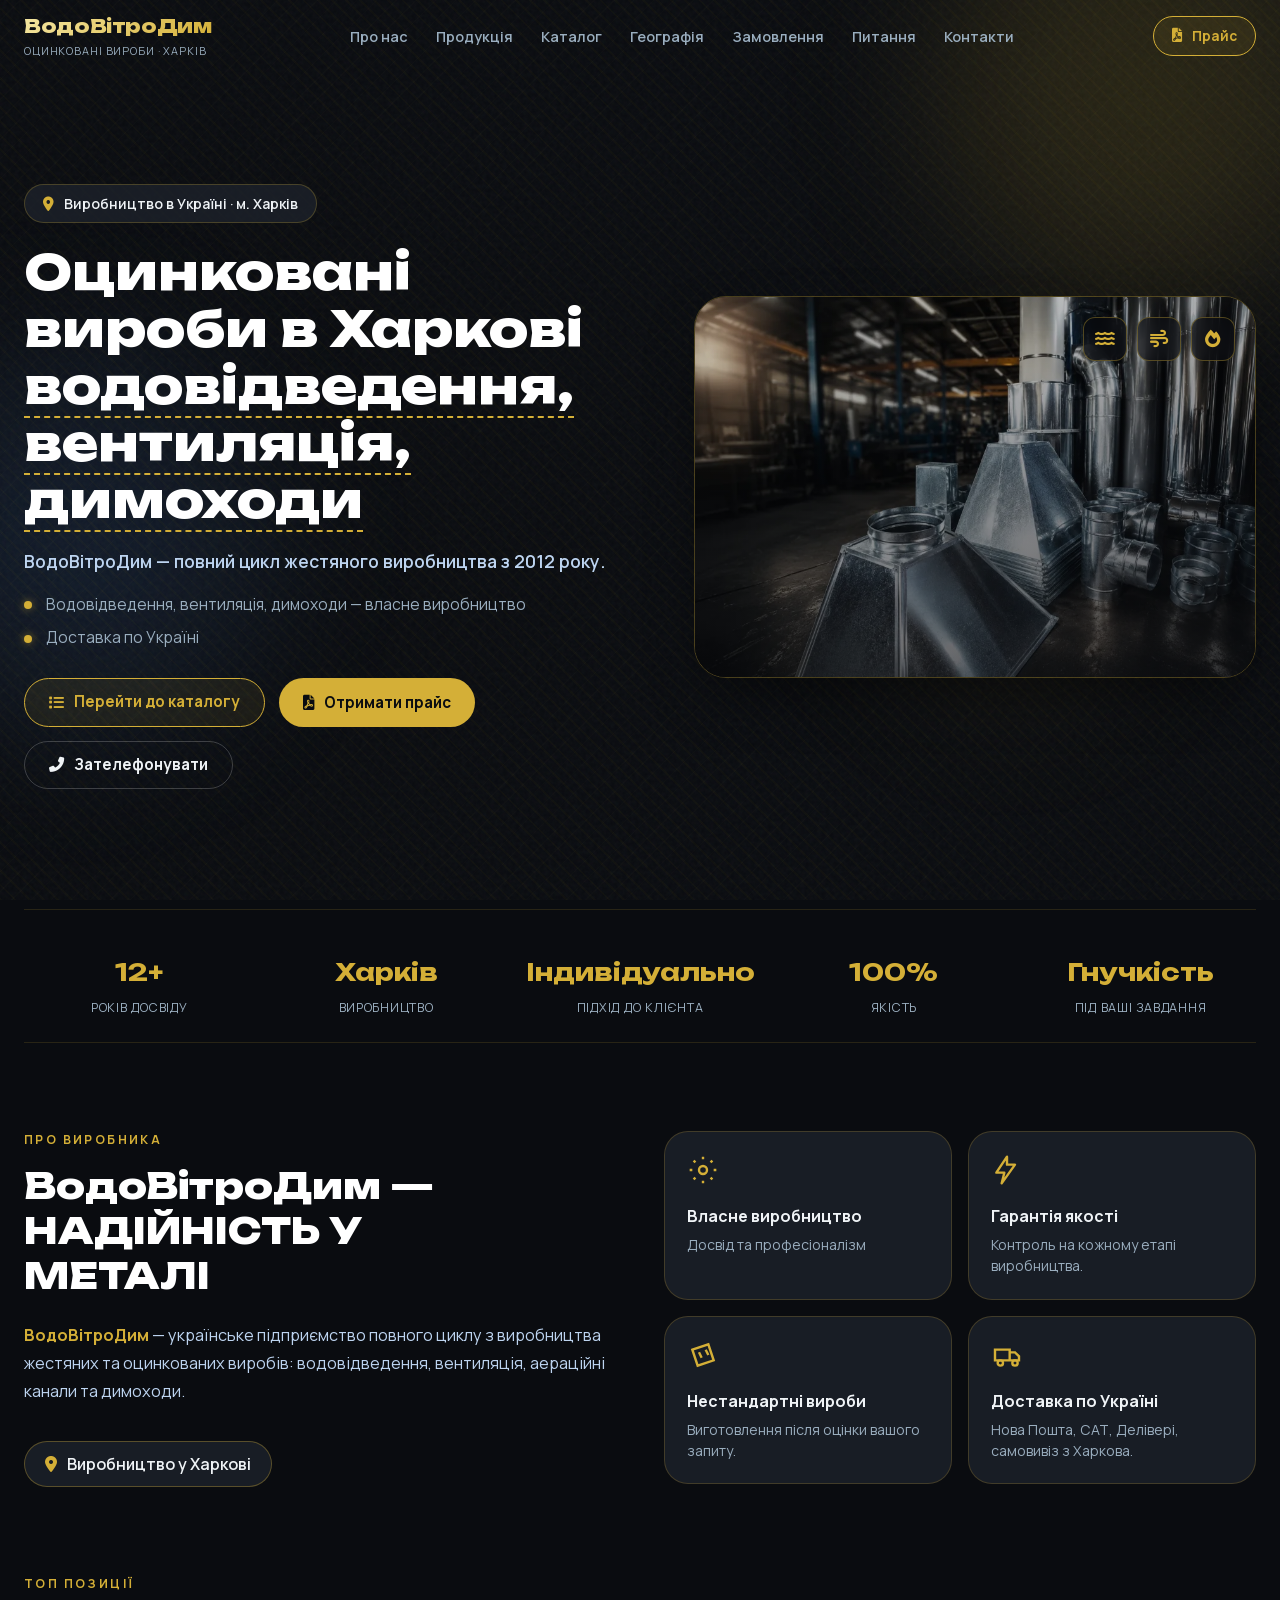
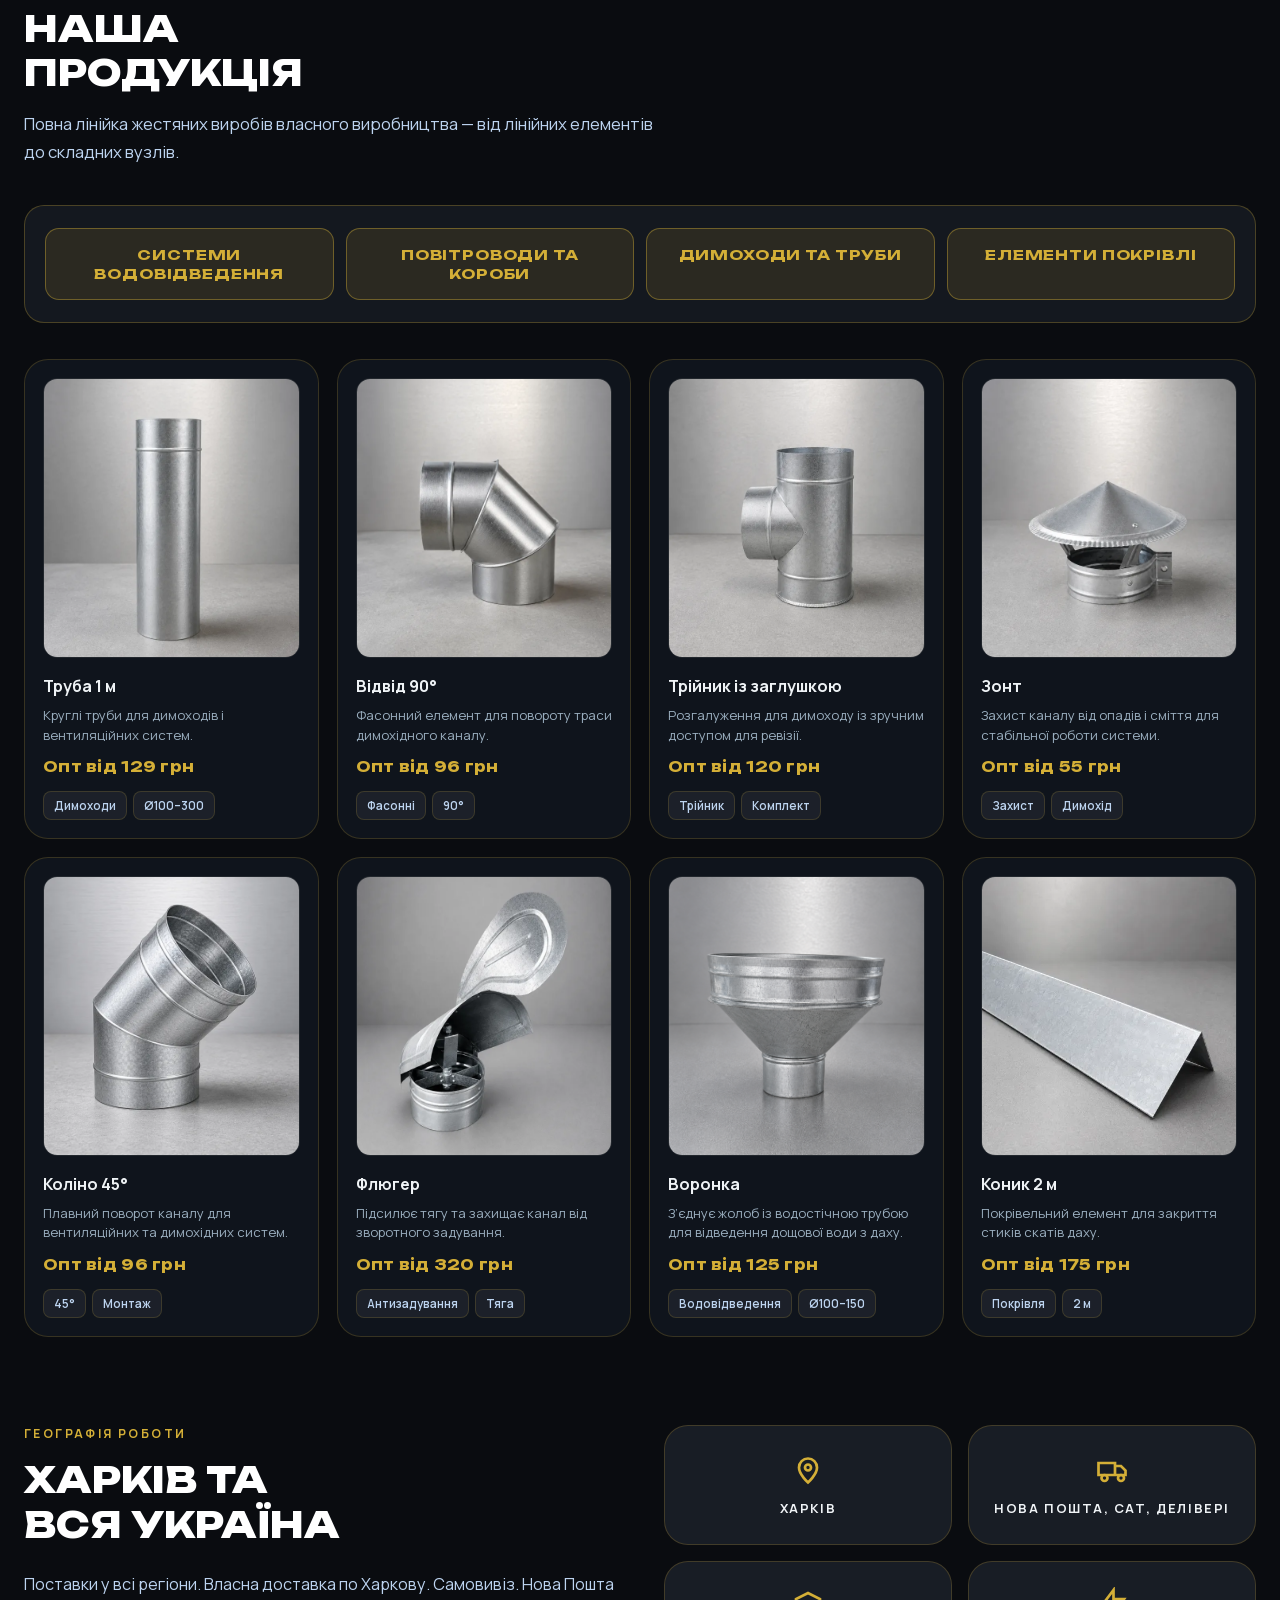
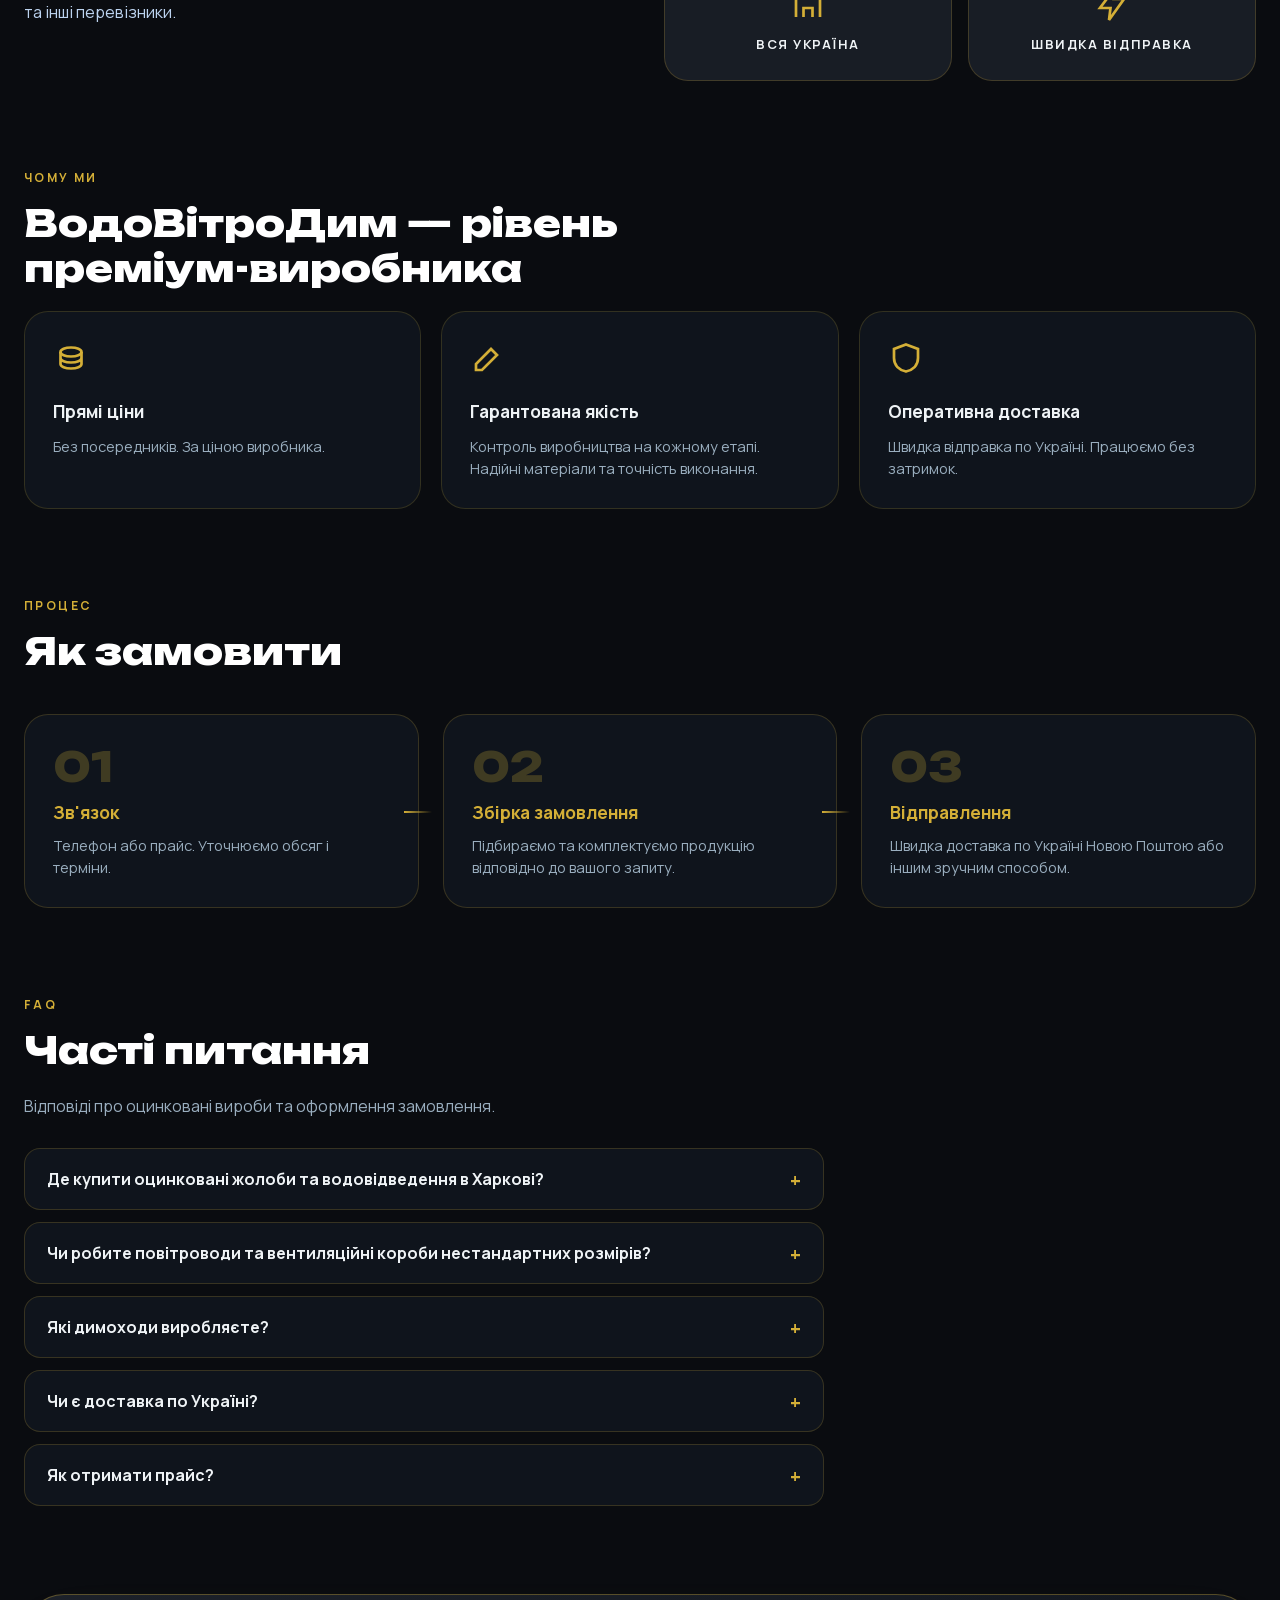
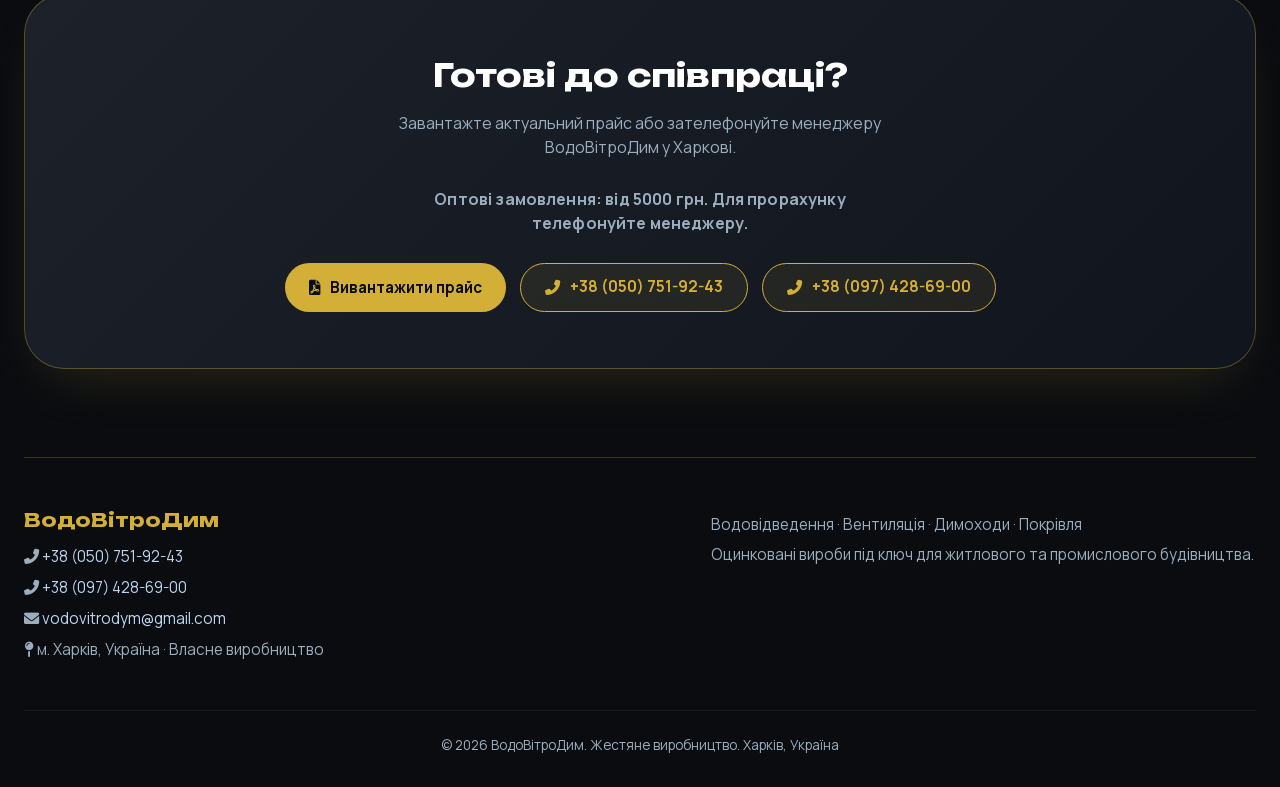
==== commit 2d1fd5ef: "add google tag" ====
--- a/index.html
+++ b/index.html
@@ -4,6 +4,15 @@
 <head>
   <meta charset="UTF-8">
   <meta name="viewport" content="width=device-width, initial-scale=1.0, viewport-fit=cover">
+  <!-- Google tag (gtag.js) -->
+  <script async src="https://www.googletagmanager.com/gtag/js?id=AW-18337912365"></script>
+  <script>
+    window.dataLayer = window.dataLayer || [];
+    function gtag(){dataLayer.push(arguments);}
+    gtag('js', new Date());
+
+    gtag('config', 'AW-18337912365');
+  </script>
   <style>html,body{background:#0A0C10;color:#EFF3F6}</style>
   <title>Оцинковані жолоби, вентиляція та димоходи Харків | ВодоВітроДим — виробник</title>
   <meta name="description"
